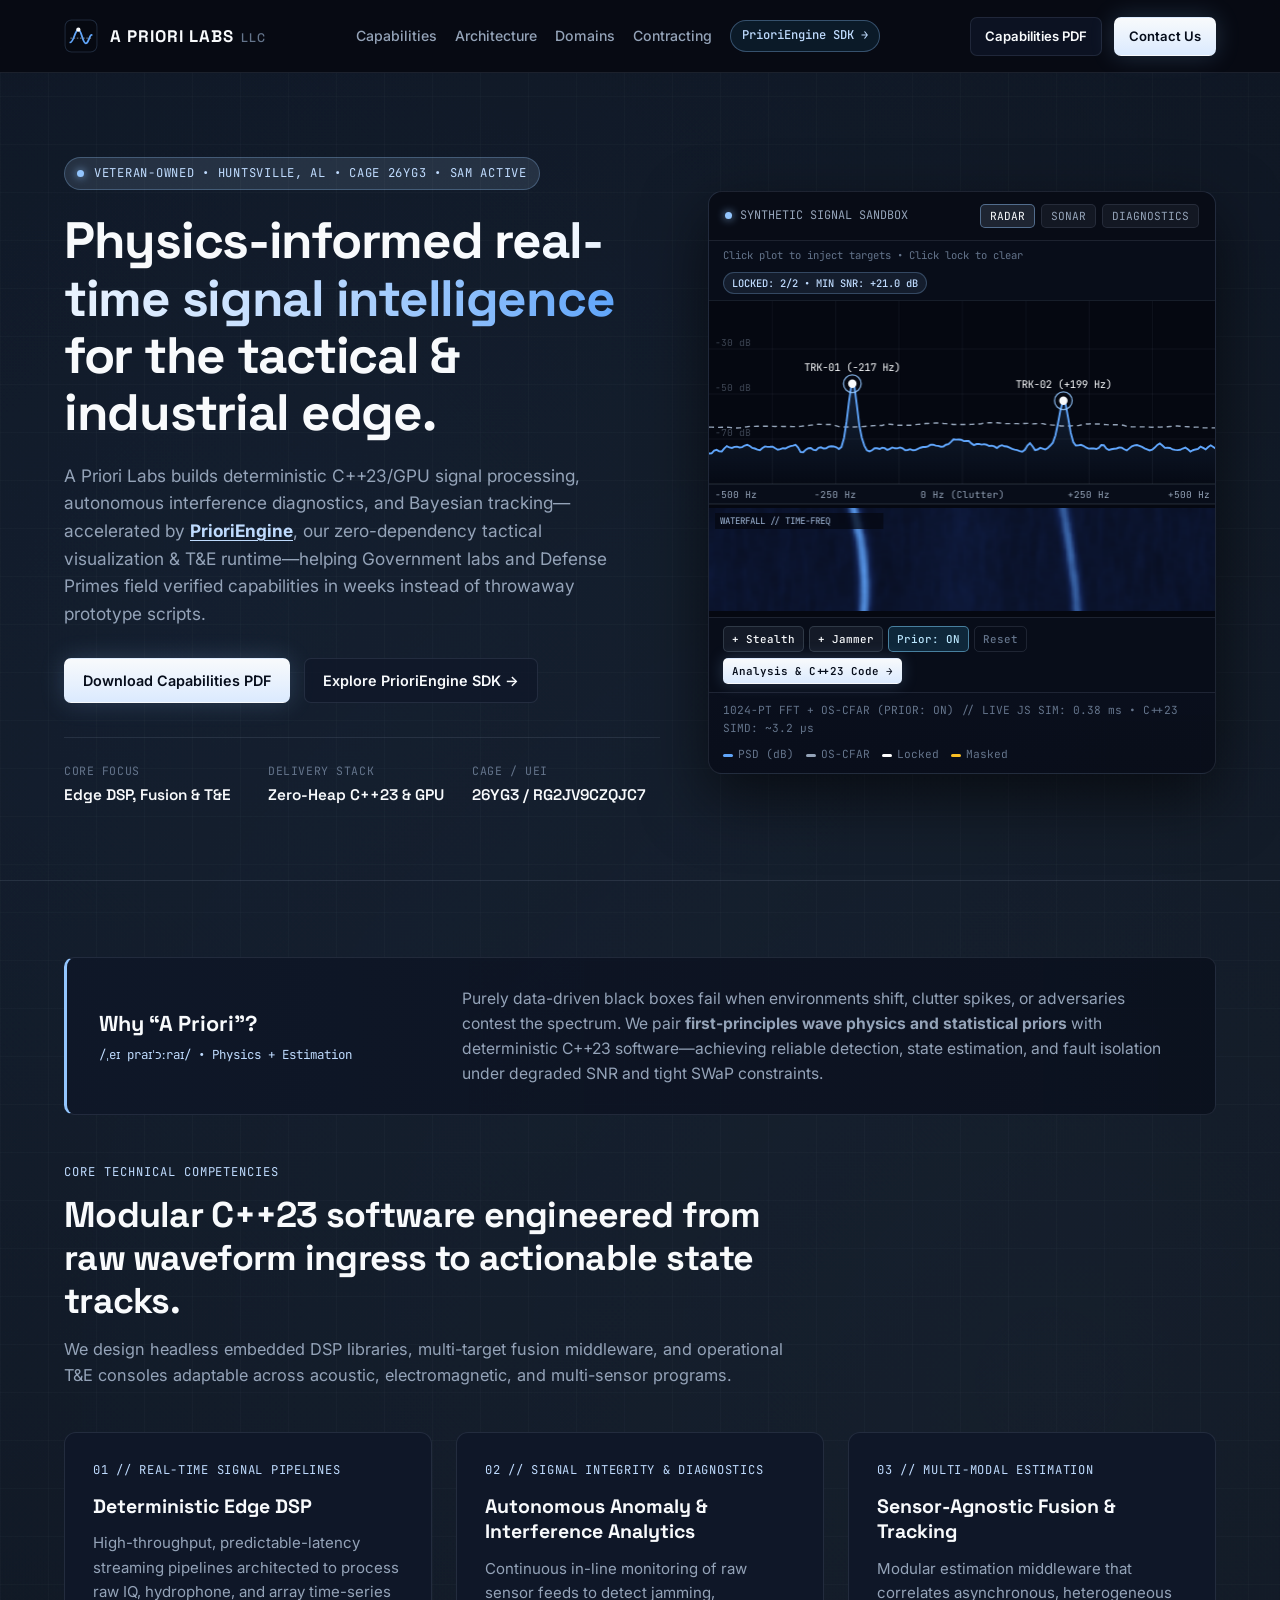
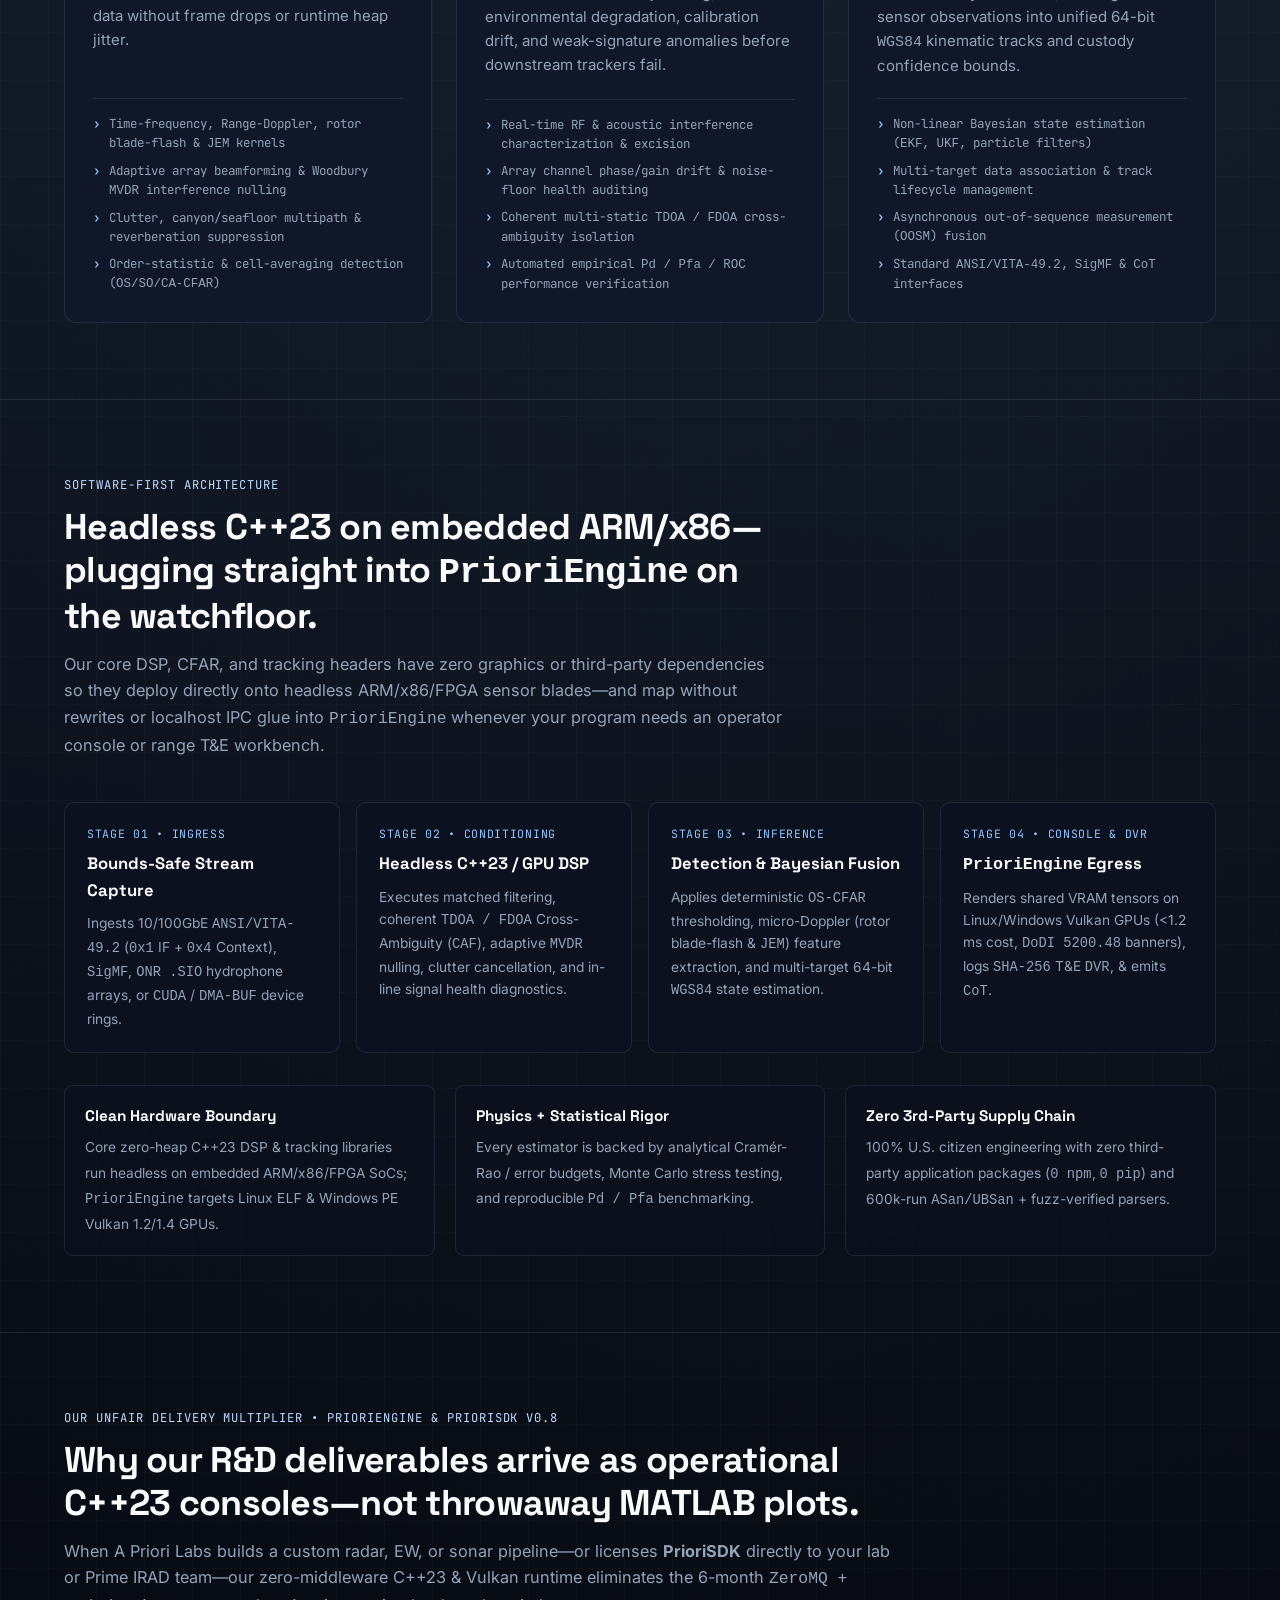
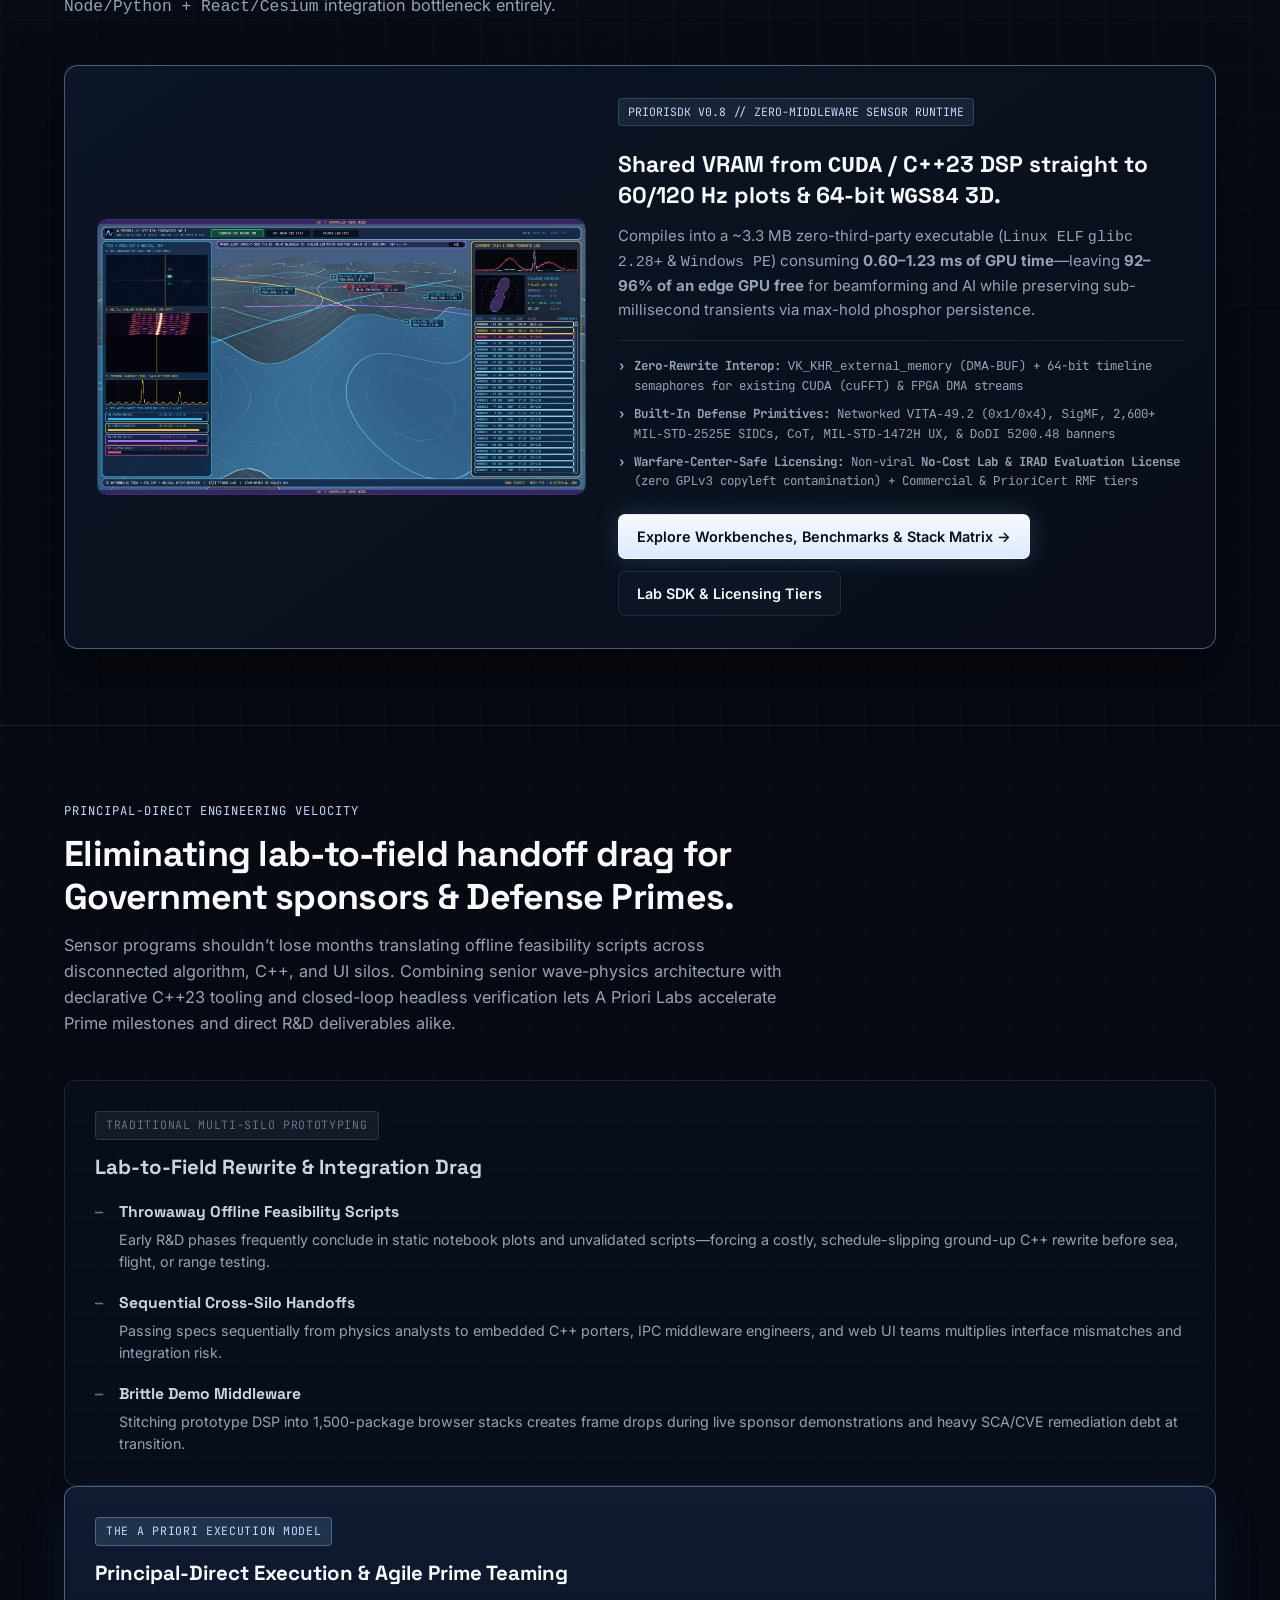
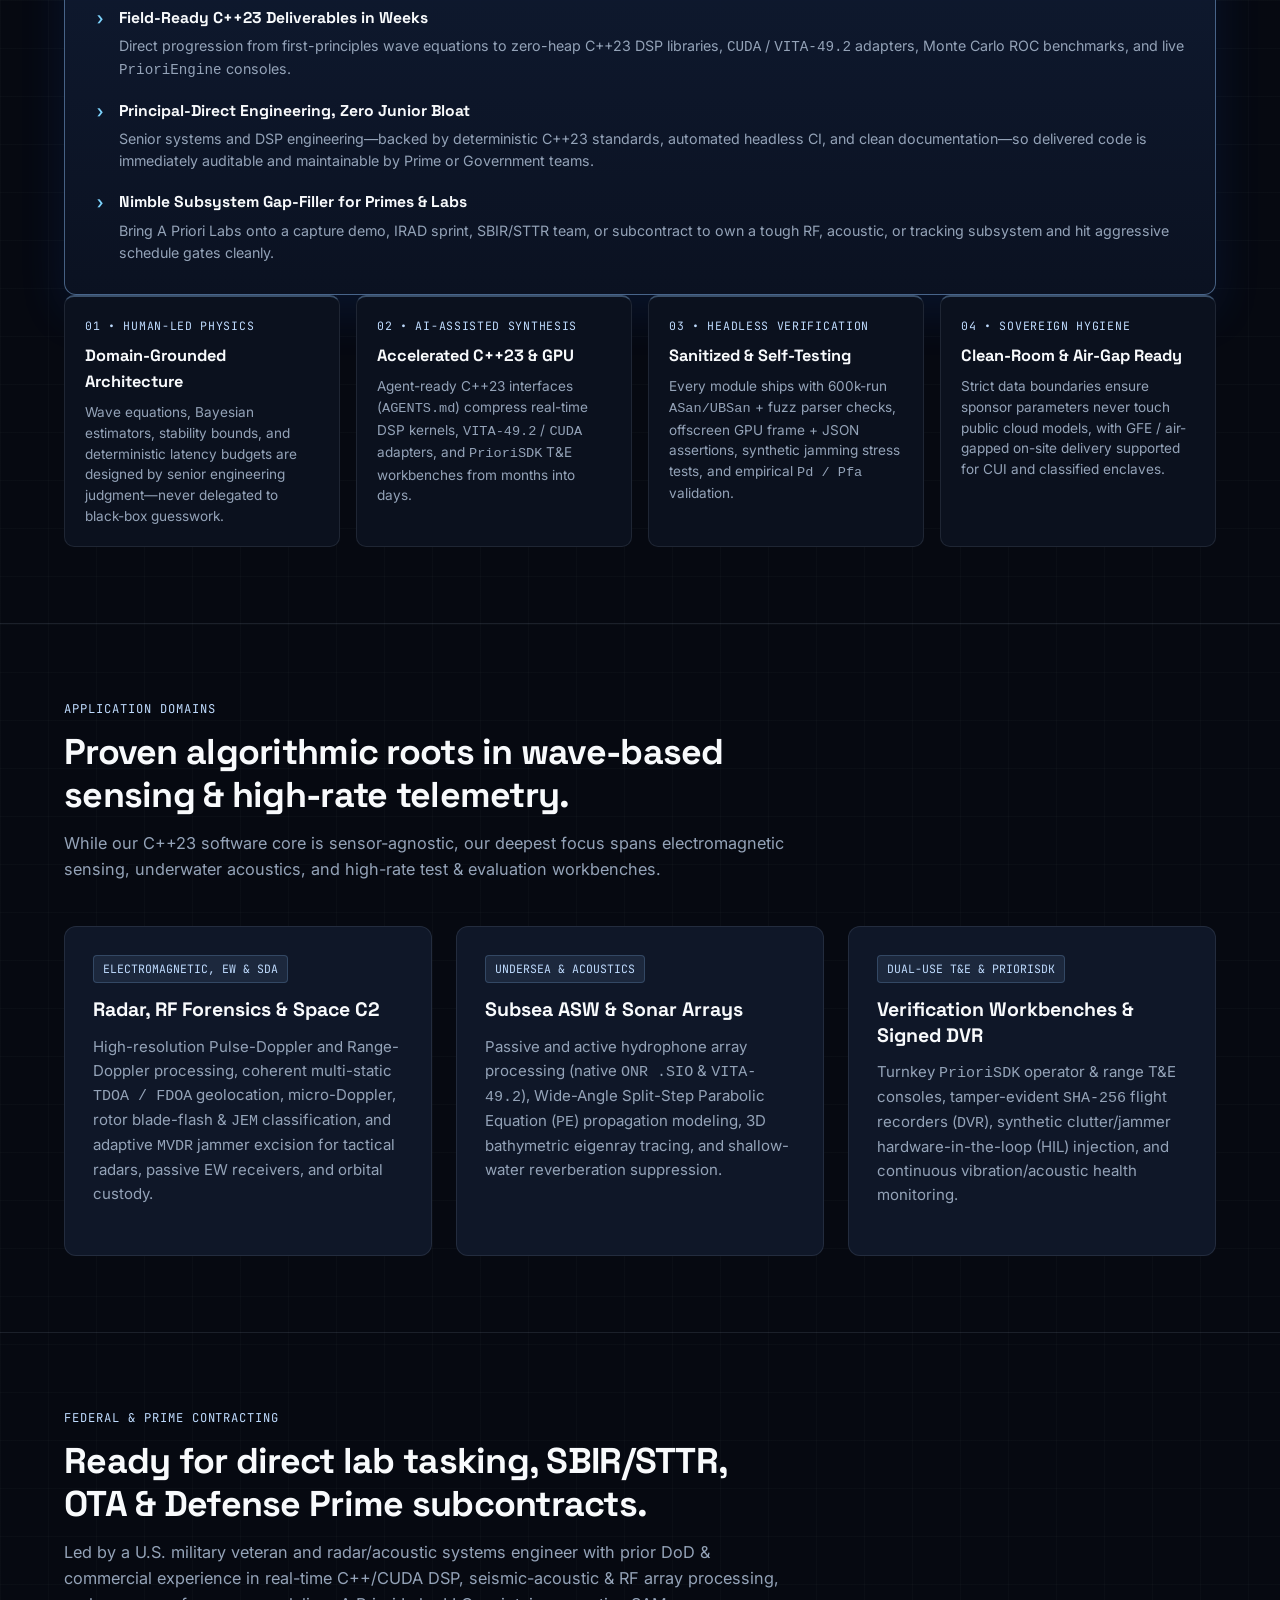
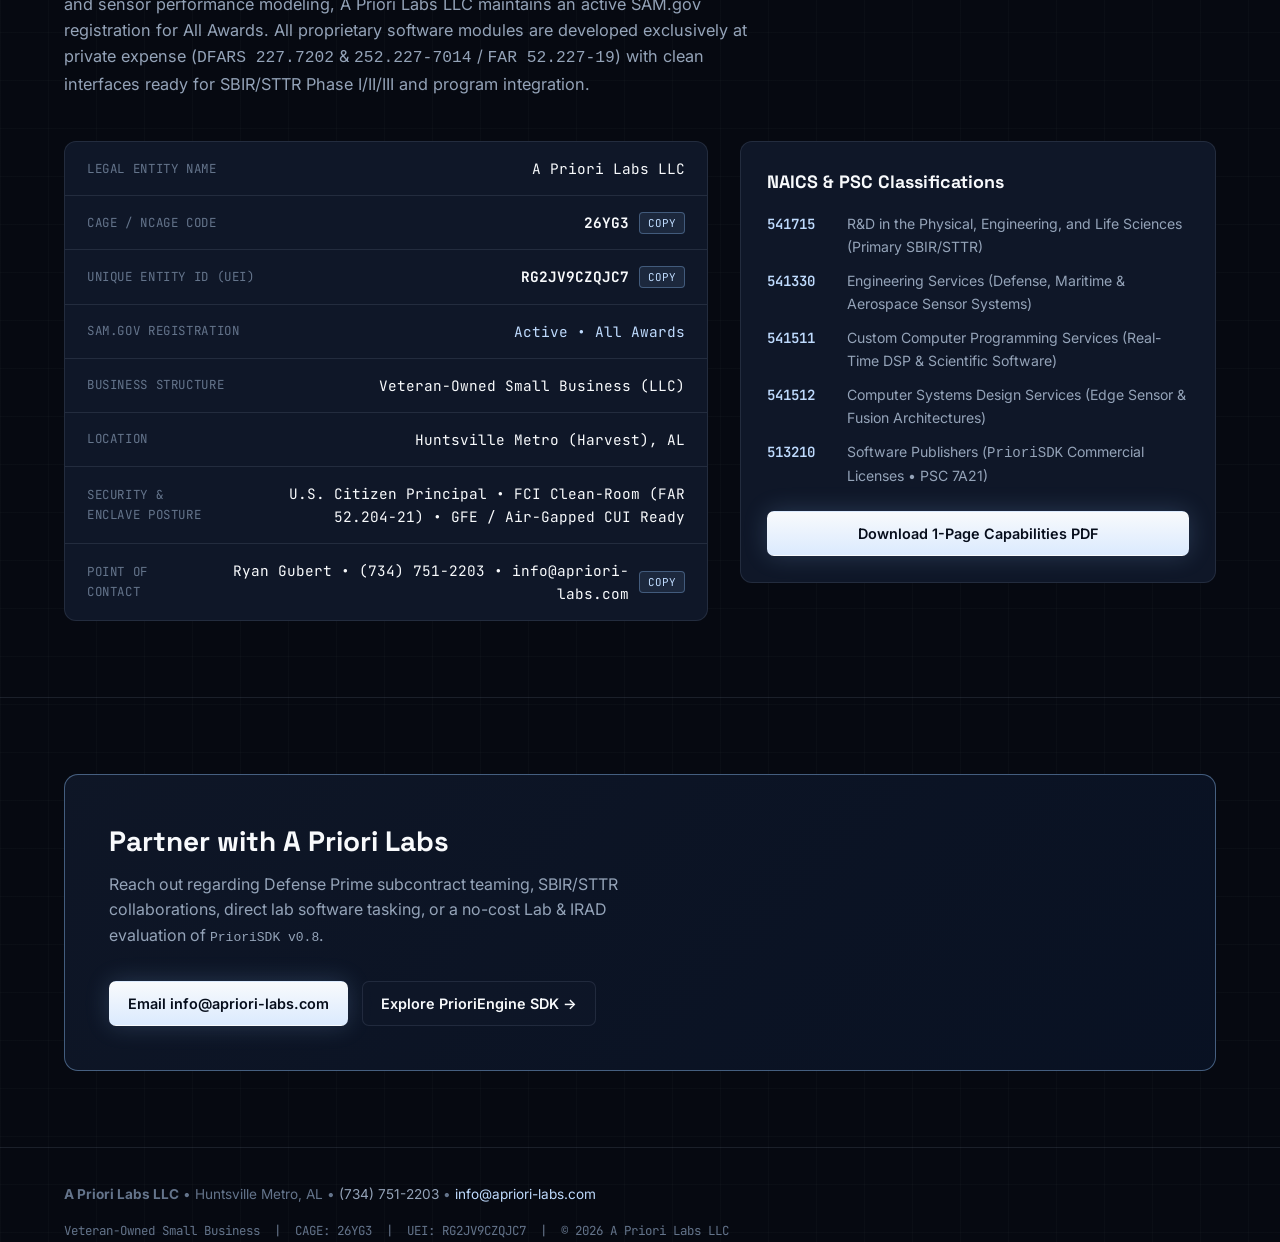
==== index.html @ efaffd1a "Launch PrioriEngine & PrioriSDK v0.8 product page, two-page architecture, and updated Capabilities P" ====
<!DOCTYPE html>
<html lang="en">
<head>
  <meta charset="UTF-8" />
  <meta name="viewport" content="width=device-width, initial-scale=1.0" />
  <title>A Priori Labs LLC | Physics-Informed Real-Time Edge DSP, Tracking &amp; Defense Software</title>
  <meta name="description" content="A Priori Labs LLC is a Huntsville, AL Veteran-Owned Small Business (CAGE 26YG3) delivering physics-informed C++23 real-time DSP, autonomous interference diagnostics, multi-sensor tracking, and the zero-dependency PrioriEngine tactical runtime for DoD labs and Defense Primes." />
  <meta property="og:title" content="A Priori Labs LLC | Real-Time Edge DSP, Signal Diagnostics &amp; PrioriEngine" />
  <meta property="og:description" content="Deterministic C++23/GPU DSP pipelines, adaptive interference excision, Bayesian sensor fusion, and operational PrioriEngine consoles—delivered in weeks for Government labs and Defense Primes." />
  <meta property="og:type" content="website" />
  <meta property="og:url" content="https://apriori-labs.com/" />
  <link rel="canonical" href="https://apriori-labs.com/" />
  <script type="application/ld+json">
  {
    "@context": "https://schema.org",
    "@type": "Organization",
    "name": "A Priori Labs LLC",
    "url": "https://apriori-labs.com/",
    "email": "info@apriori-labs.com",
    "telephone": "+1-734-751-2203",
    "founder": {
      "@type": "Person",
      "name": "Ryan Gubert"
    },
    "address": {
      "@type": "PostalAddress",
      "addressLocality": "Huntsville",
      "addressRegion": "AL",
      "addressCountry": "US"
    },
    "knowsAbout": [
      "Real-Time Digital Signal Processing (C++23 & GPU)",
      "Radar, Electronic Warfare, TDOA/FDOA and Micro-Doppler",
      "Passive Sonar, Split-Step Parabolic Equation and Subsea ASW",
      "Multi-Modal Bayesian Tracking and Sensor Fusion",
      "PrioriEngine and PrioriSDK Zero-Dependency Tactical Runtime"
    ],
    "description": "Veteran-Owned Small Business delivering physics-informed C++23 real-time DSP pipelines, autonomous signal diagnostics, Bayesian tracking, and the PrioriEngine tactical sensor runtime."
  }
  </script>
  <link rel="icon" type="image/svg+xml" href="assets/favicon.svg" />
  <link rel="preconnect" href="https://fonts.googleapis.com" />
  <link rel="preconnect" href="https://fonts.gstatic.com" crossorigin />
  <link href="https://fonts.googleapis.com/css2?family=Inter:wght@400;500;600;700&family=JetBrains+Mono:wght@400;500;600&family=Space+Grotesk:wght@600;700&display=swap" rel="stylesheet" />
  <link rel="stylesheet" href="styles.css?v=14" />
</head>
<body>
  <header class="site-header">
    <div class="container nav-bar">
      <a href="#" class="brand" aria-label="A Priori Labs LLC Home">
        <img src="assets/favicon.svg" alt="" class="brand-mark" />
        <span>A Priori Labs <span class="brand-sub">LLC</span></span>
      </a>

      <nav aria-label="Primary Navigation">
        <ul class="nav-links" id="navLinks">
          <li><a href="#capabilities">Capabilities</a></li>
          <li><a href="#architecture">Architecture</a></li>
          <li><a href="#domains">Domains</a></li>
          <li><a href="#contracting">Contracting</a></li>
          <li><a href="engine.html" class="nav-pill-link">PrioriEngine SDK &rarr;</a></li>
        </ul>
      </nav>

      <div class="nav-actions">
        <a href="assets/A-Priori-Labs-Capabilities-Statement.pdf" class="btn btn-outline btn-sm" target="_blank" rel="noopener">Capabilities PDF</a>
        <a href="mailto:info@apriori-labs.com" class="btn btn-primary btn-sm">Contact Us</a>
        <button class="mobile-toggle" id="mobileMenuBtn" aria-expanded="false" aria-controls="navLinks">MENU</button>
      </div>
    </div>
  </header>

  <main>
    <!-- Hero -->
    <section class="hero" style="border-top: none;">
      <div class="container hero-grid">
        <div>
          <div class="eyebrow">
            <span class="status-dot" aria-hidden="true"></span>
            <span>Veteran-Owned &bull; Huntsville, AL &bull; CAGE 26YG3 &bull; SAM Active</span>
          </div>
          <h1>
            Physics-informed <span class="text-gradient">real-time signal intelligence</span> for the tactical &amp; industrial edge.
          </h1>
          <p class="hero-lead">
            A Priori Labs builds deterministic C++23/GPU signal processing, autonomous interference diagnostics, and Bayesian tracking—accelerated by <a href="engine.html" style="color: var(--accent-ice); text-decoration: underline; text-underline-offset: 3px;"><strong>PrioriEngine</strong></a>, our zero-dependency tactical visualization &amp; T&amp;E runtime—helping Government labs and Defense Primes field verified capabilities in weeks instead of throwaway prototype scripts.
          </p>
          <div class="hero-cta">
            <a href="assets/A-Priori-Labs-Capabilities-Statement.pdf" class="btn btn-primary" target="_blank" rel="noopener">
              Download Capabilities PDF
            </a>
            <a href="engine.html" class="btn btn-outline">
              Explore PrioriEngine SDK &rarr;
            </a>
          </div>
          <div class="hero-metrics">
            <div>
              <div class="metric-label">Core Focus</div>
              <div class="metric-value">Edge DSP, Fusion &amp; T&amp;E</div>
            </div>
            <div>
              <div class="metric-label">Delivery Stack</div>
              <div class="metric-value">Zero-Heap C++23 &amp; GPU</div>
            </div>
            <div>
              <div class="metric-label">CAGE / UEI</div>
              <div class="metric-value">26YG3 / RG2JV9CZQJC7</div>
            </div>
          </div>
        </div>

        <!-- Live Interactive Signal Pipeline & Target Sandbox -->
        <div class="dsp-panel" aria-label="Interactive Frequency Domain and Synthetic Target Sandbox">
          <div class="dsp-header">
            <div class="dsp-title">
              <span class="status-dot" aria-hidden="true"></span>
              <span>SYNTHETIC SIGNAL SANDBOX</span>
            </div>
            <div class="dsp-tabs" role="tablist" aria-label="Pipeline Mode">
              <button class="dsp-tab active" data-mode="radar" type="button">RADAR</button>
              <button class="dsp-tab" data-mode="sonar" type="button">SONAR</button>
              <button class="dsp-tab" data-mode="diag" type="button">DIAGNOSTICS</button>
            </div>
          </div>
          <div class="dsp-subbar">
            <span class="dsp-hint">Click plot to inject targets &bull; Click lock to clear</span>
            <span id="dspScorePill" class="dsp-score-pill">LOCKED: 2/2 &bull; MIN SNR: +21.0 dB</span>
          </div>
          <div class="dsp-canvas-wrap">
            <canvas id="dspCanvas"></canvas>
          </div>
          <div class="dsp-controls" aria-label="Sandbox Controls">
            <div class="sim-btn-group">
              <button class="sim-btn" id="btnSpawnStealth" type="button" title="Inject a challenging low-SNR contact near clutter">+ Stealth</button>
              <button class="sim-btn" id="btnSpawnJammer" type="button" title="Inject wideband interference shelf">+ Jammer</button>
              <button class="sim-btn sim-btn-toggle active" id="btnPriorToggle" type="button" aria-pressed="true" title="Toggle A Priori Physics Clutter &amp; Jammer Suppression">Prior: ON</button>
              <button class="sim-btn sim-btn-ghost" id="btnResetSim" type="button" title="Reset sandbox to baseline contacts">Reset</button>
            </div>
            <button class="sim-btn sim-btn-report" id="btnOpenReport" type="button">
              Analysis &amp; C++23 Code &rarr;
            </button>
          </div>
          <div class="dsp-footer">
            <span id="dspReadout">1024-PT FFT + OS-CFAR (PRIOR: ON) // LIVE JS SIM: 0.38 ms &bull; C++23 SIMD: ~3.2 &mu;s</span>
            <div class="dsp-legend">
              <span class="legend-item"><span class="swatch swatch-blue"></span>PSD (dB)</span>
              <span class="legend-item"><span class="swatch swatch-slate"></span>OS-CFAR</span>
              <span class="legend-item"><span class="swatch swatch-white"></span>Locked</span>
              <span class="legend-item"><span class="swatch swatch-amber"></span>Masked</span>
            </div>
          </div>
        </div>
      </div>
    </section>

    <!-- Core Capabilities -->
    <section id="capabilities">
      <div class="container">
        <div class="thesis-band">
          <div>
            <div class="thesis-term">Why &ldquo;A Priori&rdquo;?</div>
            <div class="thesis-phonetic">/ˌeɪ praɪˈɔːraɪ/ &bull; Physics + Estimation</div>
          </div>
          <div class="thesis-desc">
            Purely data-driven black boxes fail when environments shift, clutter spikes, or adversaries contest the spectrum. We pair <strong>first-principles wave physics and statistical priors</strong> with deterministic C++23 software—achieving reliable detection, state estimation, and fault isolation under degraded SNR and tight SWaP constraints.
          </div>
        </div>

        <div class="section-header">
          <span class="section-tag">Core Technical Competencies</span>
          <h2>Modular C++23 software engineered from raw waveform ingress to actionable state tracks.</h2>
          <p>
            We design headless embedded DSP libraries, multi-target fusion middleware, and operational T&amp;E consoles adaptable across acoustic, electromagnetic, and multi-sensor programs.
          </p>
        </div>

        <div class="pillars-grid">
          <article class="card">
            <div class="card-index">01 // REAL-TIME SIGNAL PIPELINES</div>
            <h3>Deterministic Edge DSP</h3>
            <p>
              High-throughput, predictable-latency streaming pipelines architected to process raw IQ, hydrophone, and array time-series data without frame drops or runtime heap jitter.
            </p>
            <ul class="tech-list">
              <li>Time-frequency, Range-Doppler, rotor blade-flash &amp; <code>JEM</code> kernels</li>
              <li>Adaptive array beamforming &amp; Woodbury <code>MVDR</code> interference nulling</li>
              <li>Clutter, canyon/seafloor multipath &amp; reverberation suppression</li>
              <li>Order-statistic &amp; cell-averaging detection (<code>OS/SO/CA-CFAR</code>)</li>
            </ul>
          </article>

          <article class="card">
            <div class="card-index">02 // SIGNAL INTEGRITY &amp; DIAGNOSTICS</div>
            <h3>Autonomous Anomaly &amp; Interference Analytics</h3>
            <p>
              Continuous in-line monitoring of raw sensor feeds to detect jamming, environmental degradation, calibration drift, and weak-signature anomalies before downstream trackers fail.
            </p>
            <ul class="tech-list">
              <li>Real-time RF &amp; acoustic interference characterization &amp; excision</li>
              <li>Array channel phase/gain drift &amp; noise-floor health auditing</li>
              <li>Coherent multi-static <code>TDOA / FDOA</code> cross-ambiguity isolation</li>
              <li>Automated empirical <code>Pd / Pfa / ROC</code> performance verification</li>
            </ul>
          </article>

          <article class="card">
            <div class="card-index">03 // MULTI-MODAL ESTIMATION</div>
            <h3>Sensor-Agnostic Fusion &amp; Tracking</h3>
            <p>
              Modular estimation middleware that correlates asynchronous, heterogeneous sensor observations into unified 64-bit <code>WGS84</code> kinematic tracks and custody confidence bounds.
            </p>
            <ul class="tech-list">
              <li>Non-linear Bayesian state estimation (<code>EKF</code>, <code>UKF</code>, particle filters)</li>
              <li>Multi-target data association &amp; track lifecycle management</li>
              <li>Asynchronous out-of-sequence measurement (<code>OOSM</code>) fusion</li>
              <li>Standard <code>ANSI/VITA-49.2</code>, <code>SigMF</code> &amp; <code>CoT</code> interfaces</li>
            </ul>
          </article>
        </div>
      </div>
    </section>

    <!-- Architecture (Bridges Headless Embedded ARM/x86 Libraries cleanly into PrioriEngine GPU Consoles) -->
    <section id="architecture">
      <div class="container">
        <div class="section-header">
          <span class="section-tag">Software-First Architecture</span>
          <h2>Headless C++23 on embedded ARM/x86—plugging straight into <code>PrioriEngine</code> on the watchfloor.</h2>
          <p>
            Our core DSP, CFAR, and tracking headers have zero graphics or third-party dependencies so they deploy directly onto headless ARM/x86/FPGA sensor blades—and map without rewrites or localhost IPC glue into <code>PrioriEngine</code> whenever your program needs an operator console or range T&amp;E workbench.
          </p>
        </div>

        <div class="pipeline-flow">
          <div class="stage-box">
            <div class="stage-step">Stage 01 &bull; Ingress</div>
            <h4>Bounds-Safe Stream Capture</h4>
            <p>Ingests 10/100GbE <code>ANSI/VITA-49.2</code> (<code>0x1</code> IF + <code>0x4</code> Context), <code>SigMF</code>, <code>ONR .SIO</code> hydrophone arrays, or <code>CUDA</code> / <code>DMA-BUF</code> device rings.</p>
          </div>
          <div class="stage-box">
            <div class="stage-step">Stage 02 &bull; Conditioning</div>
            <h4>Headless C++23 / GPU DSP</h4>
            <p>Executes matched filtering, coherent <code>TDOA / FDOA</code> Cross-Ambiguity (<code>CAF</code>), adaptive <code>MVDR</code> nulling, clutter cancellation, and in-line signal health diagnostics.</p>
          </div>
          <div class="stage-box">
            <div class="stage-step">Stage 03 &bull; Inference</div>
            <h4>Detection &amp; Bayesian Fusion</h4>
            <p>Applies deterministic <code>OS-CFAR</code> thresholding, micro-Doppler (rotor blade-flash &amp; <code>JEM</code>) feature extraction, and multi-target 64-bit <code>WGS84</code> state estimation.</p>
          </div>
          <div class="stage-box">
            <div class="stage-step">Stage 04 &bull; Console &amp; DVR</div>
            <h4><code>PrioriEngine</code> Egress</h4>
            <p>Renders shared VRAM tensors on Linux/Windows Vulkan GPUs (&lt;1.2 ms cost, <code>DoDI 5200.48</code> banners), logs <code>SHA-256</code> T&amp;E <code>DVR</code>, &amp; emits <code>CoT</code>.</p>
          </div>
        </div>

        <div class="principles-strip">
          <div class="principle-item">
            <strong>Clean Hardware Boundary</strong>
            <span>Core zero-heap C++23 DSP &amp; tracking libraries run headless on embedded ARM/x86/FPGA SoCs; <code>PrioriEngine</code> targets Linux <code>ELF</code> &amp; Windows <code>PE</code> Vulkan 1.2/1.4 GPUs.</span>
          </div>
          <div class="principle-item">
            <strong>Physics + Statistical Rigor</strong>
            <span>Every estimator is backed by analytical Cram&eacute;r-Rao / error budgets, Monte Carlo stress testing, and reproducible <code>Pd / Pfa</code> benchmarking.</span>
          </div>
          <div class="principle-item">
            <strong>Zero 3rd-Party Supply Chain</strong>
            <span>100% U.S. citizen engineering with zero third-party application packages (<code>0 npm</code>, <code>0 pip</code>) and 600k-run <code>ASan/UBSan</code> + fuzz-verified parsers.</span>
          </div>
        </div>
      </div>
    </section>

    <!-- Focused PrioriEngine Delivery Platform Preview (Links cleanly to /engine.html Deep-Dive) -->
    <section id="engine">
      <div class="container">
        <div class="section-header" style="max-width: 840px;">
          <span class="section-tag">Our Unfair Delivery Multiplier &bull; PrioriEngine &amp; PrioriSDK v0.8</span>
          <h2>Why our R&amp;D deliverables arrive as operational C++23 consoles—not throwaway MATLAB plots.</h2>
          <p>
            When A Priori Labs builds a custom radar, EW, or sonar pipeline—or licenses <strong>PrioriSDK</strong> directly to your lab or Prime IRAD team—our zero-middleware C++23 &amp; Vulkan runtime eliminates the 6-month <code>ZeroMQ + Node/Python + React/Cesium</code> integration bottleneck entirely.
          </p>
        </div>

        <div class="engine-bridge-card">
          <div class="engine-bridge-media">
            <a href="engine.html#showcase" title="Explore all 5 verified PrioriEngine 1920x1080 reference workbenches">
              <img src="assets/showcase_spectra_forensics.png" alt="SPECTRA-FORENSICS built on PrioriSDK v0.8 showing 3D hyperbolic TDOA geolocation, GPU Cross-Ambiguity heatmap, helical micro-Doppler blade-flash waterfall, MIL-STD-1472H ACK alarm banner, and 250,000-row forensic log" loading="lazy" />
            </a>
          </div>

          <div>
            <span class="domain-badge">PRIORISDK V0.8 // ZERO-MIDDLEWARE SENSOR RUNTIME</span>
            <h3 style="font-family: var(--font-display); font-size: 1.42rem; margin: 10px 0 12px; line-height: 1.28;">
              Shared VRAM from <code>CUDA</code> / C++23 DSP straight to 60/120 Hz plots &amp; 64-bit <code>WGS84</code> 3D.
            </h3>
            <p style="color: var(--text-secondary); font-size: 0.94rem; line-height: 1.6; margin-bottom: 18px;">
              Compiles into a ~3.3 MB zero-third-party executable (<code>Linux ELF</code> <code>glibc 2.28+</code> &amp; <code>Windows PE</code>) consuming <strong>0.60&ndash;1.23 ms of GPU time</strong>—leaving <strong>92&ndash;96% of an edge GPU free</strong> for beamforming and AI while preserving sub-millisecond transients via max-hold phosphor persistence.
            </p>
            <ul class="tech-list">
              <li><strong>Zero-Rewrite Interop:</strong> <code>VK_KHR_external_memory</code> (<code>DMA-BUF</code>) + 64-bit timeline semaphores for existing <code>CUDA</code> (<code>cuFFT</code>) &amp; FPGA DMA streams</li>
              <li><strong>Built-In Defense Primitives:</strong> Networked <code>VITA-49.2</code> (<code>0x1/0x4</code>), <code>SigMF</code>, 2,600+ <code>MIL-STD-2525E</code> SIDCs, <code>CoT</code>, <code>MIL-STD-1472H</code> UX, &amp; <code>DoDI 5200.48</code> banners</li>
              <li><strong>Warfare-Center-Safe Licensing:</strong> Non-viral <strong>No-Cost Lab &amp; IRAD Evaluation License</strong> (zero <code>GPLv3</code> copyleft contamination) + Commercial &amp; <code>PrioriCert</code> RMF tiers</li>
            </ul>
            <div class="engine-bridge-actions">
              <a href="engine.html" class="btn btn-primary">
                Explore Workbenches, Benchmarks &amp; Stack Matrix &rarr;
              </a>
              <a href="engine.html#licensing" class="btn btn-outline">
                Lab SDK &amp; Licensing Tiers
              </a>
            </div>
          </div>
        </div>
      </div>
    </section>

    <!-- AI-Accelerated Execution & Prime Teaming Velocity -->
    <section id="velocity">
      <div class="container">
        <div class="section-header">
          <span class="section-tag">Principal-Direct Engineering Velocity</span>
          <h2>Eliminating lab-to-field handoff drag for Government sponsors &amp; Defense Primes.</h2>
          <p>
            Sensor programs shouldn&rsquo;t lose months translating offline feasibility scripts across disconnected algorithm, C++, and UI silos. Combining senior wave-physics architecture with declarative C++23 tooling and closed-loop headless verification lets A Priori Labs accelerate Prime milestones and direct R&amp;D deliverables alike.
          </p>
        </div>

        <div class="velocity-compare">
          <div class="compare-card compare-legacy">
            <span class="compare-badge badge-muted">TRADITIONAL MULTI-SILO PROTOTYPING</span>
            <h3>Lab-to-Field Rewrite &amp; Integration Drag</h3>
            <ul class="compare-list">
              <li>
                <strong>Throwaway Offline Feasibility Scripts</strong>
                <span>Early R&amp;D phases frequently conclude in static notebook plots and unvalidated scripts—forcing a costly, schedule-slipping ground-up C++ rewrite before sea, flight, or range testing.</span>
              </li>
              <li>
                <strong>Sequential Cross-Silo Handoffs</strong>
                <span>Passing specs sequentially from physics analysts to embedded C++ porters, IPC middleware engineers, and web UI teams multiplies interface mismatches and integration risk.</span>
              </li>
              <li>
                <strong>Brittle Demo Middleware</strong>
                <span>Stitching prototype DSP into 1,500-package browser stacks creates frame drops during live sponsor demonstrations and heavy SCA/CVE remediation debt at transition.</span>
              </li>
            </ul>
          </div>

          <div class="compare-card compare-apriori">
            <span class="compare-badge badge-active">THE A PRIORI EXECUTION MODEL</span>
            <h3>Principal-Direct Execution &amp; Agile Prime Teaming</h3>
            <ul class="compare-list">
              <li>
                <strong>Field-Ready C++23 Deliverables in Weeks</strong>
                <span>Direct progression from first-principles wave equations to zero-heap C++23 DSP libraries, <code>CUDA</code> / <code>VITA-49.2</code> adapters, Monte Carlo ROC benchmarks, and live <code>PrioriEngine</code> consoles.</span>
              </li>
              <li>
                <strong>Principal-Direct Engineering, Zero Junior Bloat</strong>
                <span>Senior systems and DSP engineering—backed by deterministic C++23 standards, automated headless CI, and clean documentation—so delivered code is immediately auditable and maintainable by Prime or Government teams.</span>
              </li>
              <li>
                <strong>Nimble Subsystem Gap-Filler for Primes &amp; Labs</strong>
                <span>Bring A Priori Labs onto a capture demo, IRAD sprint, SBIR/STTR team, or subcontract to own a tough RF, acoustic, or tracking subsystem and hit aggressive schedule gates cleanly.</span>
              </li>
            </ul>
          </div>
        </div>

        <div class="velocity-workflow">
          <div class="workflow-item">
            <div class="workflow-step">01 &bull; Human-Led Physics</div>
            <h4>Domain-Grounded Architecture</h4>
            <p>Wave equations, Bayesian estimators, stability bounds, and deterministic latency budgets are designed by senior engineering judgment—never delegated to black-box guesswork.</p>
          </div>
          <div class="workflow-item">
            <div class="workflow-step">02 &bull; AI-Assisted Synthesis</div>
            <h4>Accelerated C++23 &amp; GPU</h4>
            <p>Agent-ready C++23 interfaces (<code>AGENTS.md</code>) compress real-time DSP kernels, <code>VITA-49.2</code> / <code>CUDA</code> adapters, and <code>PrioriSDK</code> T&amp;E workbenches from months into days.</p>
          </div>
          <div class="workflow-item">
            <div class="workflow-step">03 &bull; Headless Verification</div>
            <h4>Sanitized &amp; Self-Testing</h4>
            <p>Every module ships with 600k-run <code>ASan/UBSan</code> + fuzz parser checks, offscreen GPU frame + JSON assertions, synthetic jamming stress tests, and empirical <code>Pd / Pfa</code> validation.</p>
          </div>
          <div class="workflow-item">
            <div class="workflow-step">04 &bull; Sovereign Hygiene</div>
            <h4>Clean-Room &amp; Air-Gap Ready</h4>
            <p>Strict data boundaries ensure sponsor parameters never touch public cloud models, with GFE / air-gapped on-site delivery supported for CUI and classified enclaves.</p>
          </div>
        </div>
      </div>
    </section>

    <!-- Domains -->
    <section id="domains">
      <div class="container">
        <div class="section-header">
          <span class="section-tag">Application Domains</span>
          <h2>Proven algorithmic roots in wave-based sensing &amp; high-rate telemetry.</h2>
          <p>
            While our C++23 software core is sensor-agnostic, our deepest focus spans electromagnetic sensing, underwater acoustics, and high-rate test &amp; evaluation workbenches.
          </p>
        </div>

        <div class="domains-grid">
          <div class="card">
            <span class="domain-badge">ELECTROMAGNETIC, EW &amp; SDA</span>
            <h3>Radar, RF Forensics &amp; Space C2</h3>
            <p>
              High-resolution Pulse-Doppler and Range-Doppler processing, coherent multi-static <code>TDOA / FDOA</code> geolocation, micro-Doppler, rotor blade-flash &amp; <code>JEM</code> classification, and adaptive <code>MVDR</code> jammer excision for tactical radars, passive EW receivers, and orbital custody.
            </p>
          </div>

          <div class="card">
            <span class="domain-badge">UNDERSEA &amp; ACOUSTICS</span>
            <h3>Subsea ASW &amp; Sonar Arrays</h3>
            <p>
              Passive and active hydrophone array processing (native <code>ONR .SIO</code> &amp; <code>VITA-49.2</code>), Wide-Angle Split-Step Parabolic Equation (<code>PE</code>) propagation modeling, 3D bathymetric eigenray tracing, and shallow-water reverberation suppression.
            </p>
          </div>

          <div class="card">
            <span class="domain-badge">DUAL-USE T&amp;E &amp; PRIORISDK</span>
            <h3>Verification Workbenches &amp; Signed DVR</h3>
            <p>
              Turnkey <code>PrioriSDK</code> operator &amp; range T&amp;E consoles, tamper-evident <code>SHA-256</code> flight recorders (<code>DVR</code>), synthetic clutter/jammer hardware-in-the-loop (HIL) injection, and continuous vibration/acoustic health monitoring.
            </p>
          </div>
        </div>
      </div>
    </section>

    <!-- Government & Commercial Contracting -->
    <section id="contracting">
      <div class="container">
        <div class="section-header">
          <span class="section-tag">Federal &amp; Prime Contracting</span>
          <h2>Ready for direct lab tasking, SBIR/STTR, OTA &amp; Defense Prime subcontracts.</h2>
          <p>
            Led by a U.S. military veteran and radar/acoustic systems engineer with prior DoD &amp; commercial experience in real-time C++/CUDA DSP, seismic-acoustic &amp; RF array processing, and sensor performance modeling, A Priori Labs LLC maintains an active SAM.gov registration for All Awards. All proprietary software modules are developed exclusively at private expense (<code>DFARS 227.7202</code> &amp; <code>252.227-7014</code> / <code>FAR 52.227-19</code>) with clean interfaces ready for SBIR/STTR Phase I/II/III and program integration.
          </p>
        </div>

        <div class="contracting-wrap">
          <div class="id-table" aria-label="Corporate Registration Identifiers">
            <div class="id-row">
              <div class="id-key">Legal Entity Name</div>
              <div class="id-val">A Priori Labs LLC</div>
            </div>
            <div class="id-row">
              <div class="id-key">CAGE / NCAGE Code</div>
              <div class="id-val">
                <strong>26YG3</strong>
                <button class="copy-btn" type="button" data-copy="26YG3">COPY</button>
              </div>
            </div>
            <div class="id-row">
              <div class="id-key">Unique Entity ID (UEI)</div>
              <div class="id-val">
                <strong>RG2JV9CZQJC7</strong>
                <button class="copy-btn" type="button" data-copy="RG2JV9CZQJC7">COPY</button>
              </div>
            </div>
            <div class="id-row">
              <div class="id-key">SAM.gov Registration</div>
              <div class="id-val" style="color: var(--accent-ice);">Active &bull; All Awards</div>
            </div>
            <div class="id-row">
              <div class="id-key">Business Structure</div>
              <div class="id-val">Veteran-Owned Small Business (LLC)</div>
            </div>
            <div class="id-row">
              <div class="id-key">Location</div>
              <div class="id-val">Huntsville Metro (Harvest), AL</div>
            </div>
            <div class="id-row">
              <div class="id-key">Security &amp; Enclave Posture</div>
              <div class="id-val"><span>U.S. Citizen Principal &bull; FCI Clean-Room (FAR 52.204-21) &bull; GFE / Air-Gapped CUI Ready</span></div>
            </div>
            <div class="id-row">
              <div class="id-key">Point of Contact</div>
              <div class="id-val">
                <span>Ryan Gubert &bull; <a href="tel:+17347512203" style="color: inherit;">(734) 751-2203</a> &bull; info@apriori-labs.com</span>
                <button class="copy-btn" type="button" data-copy="info@apriori-labs.com">COPY</button>
              </div>
            </div>
          </div>

          <div class="naics-panel">
            <h3>NAICS &amp; PSC Classifications</h3>
            <ul class="naics-list">
              <li>
                <span class="naics-code">541715</span>
                <span>R&amp;D in the Physical, Engineering, and Life Sciences (Primary SBIR/STTR)</span>
              </li>
              <li>
                <span class="naics-code">541330</span>
                <span>Engineering Services (Defense, Maritime &amp; Aerospace Sensor Systems)</span>
              </li>
              <li>
                <span class="naics-code">541511</span>
                <span>Custom Computer Programming Services (Real-Time DSP &amp; Scientific Software)</span>
              </li>
              <li>
                <span class="naics-code">541512</span>
                <span>Computer Systems Design Services (Edge Sensor &amp; Fusion Architectures)</span>
              </li>
              <li>
                <span class="naics-code">513210</span>
                <span>Software Publishers (<code>PrioriSDK</code> Commercial Licenses &bull; PSC 7A21)</span>
              </li>
            </ul>
            <a href="assets/A-Priori-Labs-Capabilities-Statement.pdf" class="btn btn-primary" style="width: 100%;" target="_blank" rel="noopener">
              Download 1-Page Capabilities PDF
            </a>
          </div>
        </div>
      </div>
    </section>

    <!-- Contact CTA -->
    <section id="contact">
      <div class="container">
        <div class="cta-banner">
          <div>
            <h2>Partner with A Priori Labs</h2>
            <p>
              Reach out regarding Defense Prime subcontract teaming, SBIR/STTR collaborations, direct lab software tasking, or a no-cost Lab &amp; IRAD evaluation of <code>PrioriSDK v0.8</code>.
            </p>
          </div>
          <div class="cta-buttons">
            <a href="mailto:info@apriori-labs.com?subject=A%20Priori%20Labs%20Inquiry" class="btn btn-primary">
              Email info@apriori-labs.com
            </a>
            <a href="engine.html" class="btn btn-outline">
              Explore PrioriEngine SDK &rarr;
            </a>
          </div>
        </div>
      </div>
    </section>
  </main>

  <footer class="site-footer">
    <div class="container footer-inner">
      <div>
        <strong>A Priori Labs LLC</strong> &bull; Huntsville Metro, AL &bull; <a href="tel:+17347512203" style="color: var(--text-secondary);">(734) 751-2203</a> &bull; <a href="mailto:info@apriori-labs.com" style="color: var(--accent-ice);">info@apriori-labs.com</a>
      </div>
      <div class="footer-meta">
        Veteran-Owned Small Business &nbsp;|&nbsp; CAGE: 26YG3 &nbsp;|&nbsp; UEI: RG2JV9CZQJC7 &nbsp;|&nbsp; &copy; 2026 A Priori Labs LLC
      </div>
    </div>
  </footer>

  <!-- Instant Sandbox Analysis & Code Generator Modal -->
  <div class="modal-backdrop" id="analysisModal" hidden aria-hidden="true">
    <div class="modal-dialog" role="dialog" aria-modal="true" aria-labelledby="modalTitle">
      <div class="modal-header">
        <div>
          <span class="modal-eyebrow" id="modalEyebrow">SANDBOX TELEMETRY // GENERATED IN &lt; 2 MS</span>
          <h3 id="modalTitle">Synthetic Scenario Analysis &amp; Executable DSP Code</h3>
        </div>
        <button class="modal-close" id="btnCloseModal" type="button" aria-label="Close Analysis Modal">&times;</button>
      </div>

      <div class="modal-tabs" role="tablist">
        <button class="modal-tab active" data-modal-tab="report" type="button">01 // Engineering Analysis</button>
        <button class="modal-tab" data-modal-tab="cpp" type="button">02 // Zero-Heap C++23 Kernel (.hpp)</button>
        <button class="modal-tab" data-modal-tab="python" type="button">03 // Live PrioriSDK Console (.cpp)</button>
      </div>

      <div class="modal-body">
        <!-- Tab 1: Engineering Analysis -->
        <div class="modal-pane active" id="pane-report">
          <div class="report-kpis" id="reportKpis"></div>
          <div class="report-Rank" id="reportRankBox"></div>
          <div class="report-narrative" id="reportNarrative"></div>

          <div class="report-table-wrap">
            <table class="report-table" aria-label="Synthetic Target Telemetry Breakdown">
              <thead>
                <tr>
                  <th>Contact ID</th>
                  <th>Frequency / Axis</th>
                  <th>Injected SNR</th>
                  <th>CFAR Margin</th>
                  <th>Pipeline Status</th>
                </tr>
              </thead>
              <tbody id="reportTableBody"></tbody>
            </table>
          </div>

          <div class="insight-callout">
            <div>
              <strong>Reports take seconds. Field-ready C++23 software is the real multiplier.</strong>
              <p>
                Traditional multi-silo R&amp;D cycles often spend months of handoffs just to produce static plots like the one you just ran. A Priori Labs delivers the analytical error budget immediately—and translates first-principles physics <strong>straight into verified C++23 DSP &amp; <code>PrioriEngine</code> consoles in weeks</strong>.
              </p>
            </div>
            <div class="insight-actions">
              <button class="btn btn-primary btn-sm" id="btnJumpToCode" type="button">Inspect Live Code &rarr;</button>
              <button class="btn btn-outline btn-sm" id="btnCopyReport" type="button">Copy Brief (.md)</button>
            </div>
          </div>
        </div>

        <!-- Tab 2: Deterministic Zero-Heap C++23 Kernel -->
        <div class="modal-pane" id="pane-cpp" hidden>
          <div class="code-toolbar">
            <span>Zero-heap-allocation deterministic edge DSP kernel (C++23 std::span / Headless ARM &amp; x86)</span>
            <button class="copy-btn" id="btnCopyCpp" type="button">COPY C++23 KERNEL</button>
          </div>
          <pre class="code-block"><code id="codeCpp"></code></pre>
        </div>

        <!-- Tab 3: Auto-Configured PrioriSDK v0.8 Console -->
        <div class="modal-pane" id="pane-python" hidden>
          <div class="code-toolbar">
            <span>Complete zero-dependency PrioriSDK v0.8 C++23 console configured from your live sandbox targets</span>
            <button class="copy-btn" id="btnCopyPython" type="button">COPY PRIORISDK APP</button>
          </div>
          <pre class="code-block"><code id="codePython"></code></pre>
        </div>
      </div>
    </div>
  </div>

  <script src="app.js?v=13"></script>
</body>
</html>
---- styles.css ----
:root {
  --bg-base: #060911;
  --bg-elevated: #0b111e;
  --bg-card: #0f1728;
  --bg-card-hover: #141f35;
  --border-subtle: rgba(148, 163, 184, 0.15);
  --border-strong: rgba(147, 197, 253, 0.42);
  --text-primary: #f8fafc;
  --text-secondary: #94a3b8;
  --text-muted: #64748b;
  --accent-blue: #7dd3fc;
  --accent-ice: #bfdbfe;
  --accent-white: #f8fafc;
  --accent-blue-dim: rgba(125, 211, 252, 0.11);
  --accent-ice-dim: rgba(191, 219, 254, 0.12);
  --font-sans: 'Inter', -apple-system, BlinkMacSystemFont, 'Segoe UI', Roboto, sans-serif;
  --font-display: 'Space Grotesk', 'Inter', -apple-system, sans-serif;
  --font-mono: 'JetBrains Mono', 'Fira Code', Consolas, monospace;
  --max-width: 1200px;
}

*, *::before, *::after {
  box-sizing: border-box;
  margin: 0;
  padding: 0;
}

html {
  scroll-behavior: smooth;
  background-color: var(--bg-base);
  color: var(--text-primary);
  font-family: var(--font-sans);
  line-height: 1.6;
  -webkit-font-smoothing: antialiased;
}

body {
  background-color: var(--bg-base);
  background-image:
    radial-gradient(circle at 18% 8%, rgba(96, 165, 250, 0.10), transparent 38%),
    radial-gradient(circle at 82% 18%, rgba(186, 230, 253, 0.06), transparent 35%),
    linear-gradient(rgba(148, 163, 184, 0.03) 1px, transparent 1px),
    linear-gradient(90deg, rgba(148, 163, 184, 0.03) 1px, transparent 1px);
  background-size: 100% 100%, 100% 100%, 48px 48px, 48px 48px;
  overflow-x: hidden;
}

a {
  color: inherit;
  text-decoration: none;
}

.container {
  width: 100%;
  max-width: var(--max-width);
  margin: 0 auto;
  padding: 0 24px;
}

/* Header & Navigation */
.site-header {
  position: sticky;
  top: 0;
  z-index: 100;
  background: rgba(6, 9, 17, 0.86);
  backdrop-filter: blur(14px);
  border-bottom: 1px solid var(--border-subtle);
}

.nav-bar {
  display: flex;
  align-items: center;
  justify-content: space-between;
  height: 72px;
}

.brand {
  display: flex;
  align-items: center;
  gap: 12px;
  font-family: var(--font-display);
  font-weight: 700;
  font-size: 1.05rem;
  letter-spacing: 0.06em;
  text-transform: uppercase;
  white-space: nowrap;
  flex-shrink: 0;
}

.brand-mark {
  width: 34px;
  height: 34px;
  flex-shrink: 0;
}

.brand-sub {
  color: var(--text-muted);
  font-weight: 500;
  font-size: 0.78rem;
  margin-left: 2px;
}

.nav-links {
  display: flex;
  align-items: center;
  gap: 18px;
  list-style: none;
}

.nav-links a {
  font-size: 0.88rem;
  font-weight: 500;
  color: var(--text-secondary);
  transition: color 0.18s ease;
  white-space: nowrap;
}

.nav-links a:hover {
  color: var(--text-primary);
}

.nav-actions {
  display: flex;
  align-items: center;
  gap: 12px;
}

.mobile-toggle {
  display: none;
  background: transparent;
  border: 1px solid var(--border-subtle);
  color: var(--text-primary);
  padding: 8px 10px;
  border-radius: 6px;
  cursor: pointer;
  font-family: var(--font-mono);
  font-size: 0.8rem;
}

/* Buttons */
.btn {
  display: inline-flex;
  align-items: center;
  justify-content: center;
  gap: 8px;
  padding: 10px 18px;
  border-radius: 7px;
  font-size: 0.9rem;
  font-weight: 600;
  transition: all 0.18s ease;
  cursor: pointer;
  border: 1px solid transparent;
  white-space: nowrap;
}

.btn-primary {
  background: linear-gradient(180deg, #f8fafc 0%, #dbeafe 100%);
  color: #060d1b;
  box-shadow: 0 0 24px rgba(147, 197, 253, 0.2);
}

.btn-primary:hover {
  background: #ffffff;
  transform: translateY(-1px);
  box-shadow: 0 4px 28px rgba(186, 230, 253, 0.34);
}

.btn-outline {
  background: rgba(15, 23, 40, 0.75);
  color: var(--text-primary);
  border-color: var(--border-subtle);
}

.btn-outline:hover {
  border-color: var(--border-strong);
  background: var(--bg-card-hover);
}

.btn-sm {
  padding: 8px 14px;
  font-size: 0.82rem;
}

/* Hero Section */
.hero {
  padding: 84px 0 72px;
}

.hero-grid {
  display: grid;
  grid-template-columns: 1.08fr 0.92fr;
  gap: 48px;
  align-items: center;
}

.eyebrow {
  display: inline-flex;
  align-items: center;
  gap: 10px;
  font-family: var(--font-mono);
  font-size: 0.76rem;
  letter-spacing: 0.06em;
  text-transform: uppercase;
  color: var(--accent-ice);
  background: var(--accent-ice-dim);
  border: 1px solid rgba(147, 197, 253, 0.28);
  padding: 6px 12px;
  border-radius: 999px;
  margin-bottom: 22px;
}

.status-dot {
  width: 7px;
  height: 7px;
  border-radius: 50%;
  background: #93c5fd;
  box-shadow: 0 0 9px rgba(147, 197, 253, 0.9);
}

.hero h1 {
  font-family: var(--font-display);
  font-size: clamp(2.25rem, 4vw, 3.35rem);
  line-height: 1.12;
  letter-spacing: -0.025em;
  font-weight: 700;
  margin-bottom: 20px;
}

.hero h1 .text-gradient {
  background: linear-gradient(95deg, #ffffff 0%, #bfdbfe 52%, #60a5fa 100%);
  -webkit-background-clip: text;
  -webkit-text-fill-color: transparent;
}

.hero-lead {
  font-size: 1.08rem;
  color: var(--text-secondary);
  max-width: 580px;
  margin-bottom: 30px;
}

.hero-cta {
  display: flex;
  flex-wrap: wrap;
  gap: 14px;
  margin-bottom: 34px;
}

.hero-metrics {
  display: grid;
  grid-template-columns: repeat(3, 1fr);
  gap: 16px;
  padding-top: 24px;
  border-top: 1px solid var(--border-subtle);
}

.metric-label {
  font-family: var(--font-mono);
  font-size: 0.72rem;
  text-transform: uppercase;
  letter-spacing: 0.05em;
  color: var(--text-muted);
}

.metric-value {
  font-family: var(--font-display);
  font-size: 0.96rem;
  font-weight: 600;
  color: var(--text-primary);
  margin-top: 3px;
}

/* Interactive DSP Visualizer Card */
.dsp-panel {
  background: linear-gradient(180deg, rgba(15, 23, 40, 0.96), rgba(9, 14, 26, 0.98));
  border: 1px solid var(--border-subtle);
  border-radius: 14px;
  overflow: hidden;
  box-shadow: 0 24px 64px rgba(0, 0, 0, 0.58);
}

.dsp-header {
  display: flex;
  align-items: center;
  justify-content: space-between;
  padding: 12px 16px;
  background: rgba(6, 9, 17, 0.75);
  border-bottom: 1px solid var(--border-subtle);
  gap: 8px;
  flex-wrap: wrap;
}

.dsp-title {
  font-family: var(--font-mono);
  font-size: 0.74rem;
  color: var(--text-secondary);
  display: flex;
  align-items: center;
  gap: 8px;
}

.dsp-tabs {
  display: flex;
  gap: 6px;
}

.dsp-tab {
  background: rgba(148, 163, 184, 0.08);
  border: 1px solid var(--border-subtle);
  color: var(--text-secondary);
  font-family: var(--font-mono);
  font-size: 0.7rem;
  padding: 4px 9px;
  border-radius: 5px;
  cursor: pointer;
  transition: all 0.15s ease;
}

.dsp-tab:hover {
  color: var(--text-primary);
}

.dsp-tab.active {
  background: var(--accent-ice-dim);
  color: var(--accent-white);
  border-color: rgba(147, 197, 253, 0.45);
}

.dsp-subbar {
  display: flex;
  justify-content: space-between;
  align-items: center;
  padding: 6px 14px;
  background: rgba(8, 13, 24, 0.92);
  border-bottom: 1px solid rgba(148, 163, 184, 0.11);
  font-family: var(--font-mono);
  font-size: 0.66rem;
  gap: 8px;
  flex-wrap: wrap;
}

.dsp-hint {
  color: var(--text-muted);
}

.dsp-score-pill {
  color: var(--accent-ice);
  background: rgba(147, 197, 253, 0.09);
  border: 1px solid rgba(147, 197, 253, 0.25);
  padding: 2px 8px;
  border-radius: 999px;
  font-weight: 500;
  font-size: 0.65rem;
}

.dsp-canvas-wrap {
  position: relative;
  height: 316px;
  width: 100%;
  background: #050811;
  cursor: crosshair;
}

#dspCanvas {
  width: 100%;
  height: 100%;
  display: block;
}

.dsp-controls {
  display: flex;
  justify-content: space-between;
  align-items: center;
  padding: 8px 14px;
  background: rgba(8, 13, 25, 0.94);
  border-top: 1px solid var(--border-subtle);
  gap: 6px;
  flex-wrap: wrap;
}

.sim-btn-group {
  display: flex;
  align-items: center;
  gap: 5px;
  flex-wrap: wrap;
}

.sim-btn {
  background: rgba(148, 163, 184, 0.09);
  border: 1px solid rgba(148, 163, 184, 0.22);
  color: var(--text-primary);
  font-family: var(--font-mono);
  font-size: 0.68rem;
  font-weight: 500;
  padding: 5px 8px;
  border-radius: 5px;
  cursor: pointer;
  transition: all 0.15s ease;
  white-space: nowrap;
}

.sim-btn:hover {
  border-color: rgba(147, 197, 253, 0.55);
  background: rgba(147, 197, 253, 0.14);
}

.sim-btn-toggle.active {
  background: rgba(56, 189, 248, 0.15);
  border-color: rgba(125, 211, 252, 0.52);
  color: #bae6fd;
}

.sim-btn-toggle:not(.active) {
  background: rgba(251, 191, 36, 0.08);
  border-color: rgba(251, 191, 36, 0.35);
  color: #fde68a;
}

.sim-btn-ghost {
  background: transparent;
  border-color: rgba(148, 163, 184, 0.16);
  color: var(--text-muted);
}

.sim-btn-ghost:hover {
  color: var(--text-primary);
}

.sim-btn-report {
  background: linear-gradient(180deg, #f8fafc 0%, #dbeafe 100%);
  color: #060d1b;
  border-color: transparent;
  font-weight: 600;
  box-shadow: 0 0 16px rgba(147, 197, 253, 0.22);
}

.sim-btn-report:hover {
  background: #ffffff;
  color: #060d1b;
  border-color: transparent;
  box-shadow: 0 2px 20px rgba(186, 230, 253, 0.4);
}

.dsp-footer {
  display: flex;
  justify-content: space-between;
  align-items: center;
  padding: 9px 14px;
  border-top: 1px solid var(--border-subtle);
  font-family: var(--font-mono);
  font-size: 0.7rem;
  color: var(--text-muted);
  flex-wrap: wrap;
  gap: 8px;
}

.dsp-legend {
  display: flex;
  gap: 12px;
  flex-wrap: wrap;
}

.legend-item {
  display: inline-flex;
  align-items: center;
  gap: 5px;
}

.swatch {
  width: 10px;
  height: 3px;
  border-radius: 2px;
}

.swatch-blue { background: #60a5fa; }
.swatch-slate { background: #94a3b8; }
.swatch-white { background: #ffffff; }
.swatch-amber { background: #fbbf24; }

/* Analysis & Code Modal */
.modal-backdrop {
  position: fixed;
  inset: 0;
  z-index: 500;
  background: rgba(3, 6, 14, 0.82);
  backdrop-filter: blur(8px);
  display: flex;
  align-items: center;
  justify-content: center;
  padding: 20px;
}

.modal-backdrop[hidden] {
  display: none !important;
}

.modal-dialog {
  width: 100%;
  max-width: 840px;
  max-height: 88vh;
  background: linear-gradient(180deg, #0d1526 0%, #080d19 100%);
  border: 1px solid rgba(147, 197, 253, 0.38);
  border-radius: 14px;
  box-shadow: 0 32px 80px rgba(0, 0, 0, 0.75);
  display: flex;
  flex-direction: column;
  overflow: hidden;
}

.modal-header {
  display: flex;
  justify-content: space-between;
  align-items: flex-start;
  padding: 20px 24px 16px;
  border-bottom: 1px solid var(--border-subtle);
  gap: 16px;
}

.modal-eyebrow {
  font-family: var(--font-mono);
  font-size: 0.71rem;
  letter-spacing: 0.07em;
  color: var(--accent-ice);
  display: block;
  margin-bottom: 4px;
}

.modal-header h3 {
  font-family: var(--font-display);
  font-size: 1.25rem;
  line-height: 1.25;
}

.modal-close {
  background: rgba(148, 163, 184, 0.1);
  border: 1px solid var(--border-subtle);
  color: var(--text-secondary);
  width: 32px;
  height: 32px;
  border-radius: 7px;
  font-size: 1.25rem;
  line-height: 1;
  cursor: pointer;
  flex-shrink: 0;
}

.modal-close:hover {
  color: var(--text-primary);
  border-color: var(--border-strong);
}

.modal-tabs {
  display: flex;
  gap: 6px;
  padding: 10px 24px;
  background: rgba(5, 8, 17, 0.7);
  border-bottom: 1px solid var(--border-subtle);
  flex-wrap: wrap;
}

.modal-tab {
  background: transparent;
  border: 1px solid transparent;
  color: var(--text-secondary);
  font-family: var(--font-mono);
  font-size: 0.74rem;
  padding: 6px 12px;
  border-radius: 6px;
  cursor: pointer;
  transition: all 0.15s ease;
}

.modal-tab:hover {
  color: var(--text-primary);
}

.modal-tab.active {
  background: rgba(147, 197, 253, 0.14);
  border-color: rgba(147, 197, 253, 0.4);
  color: var(--text-primary);
}

.modal-body {
  padding: 22px 24px;
  overflow-y: auto;
}

.report-kpis {
  display: grid;
  grid-template-columns: repeat(4, 1fr);
  gap: 12px;
  margin-bottom: 14px;
}

.kpi-box {
  background: rgba(15, 23, 40, 0.85);
  border: 1px solid var(--border-subtle);
  border-radius: 8px;
  padding: 12px 14px;
}

.kpi-label {
  font-family: var(--font-mono);
  font-size: 0.68rem;
  text-transform: uppercase;
  color: var(--text-muted);
  margin-bottom: 4px;
}

.kpi-val {
  font-family: var(--font-display);
  font-size: 1.02rem;
  font-weight: 700;
  color: var(--text-primary);
}

.report-Rank {
  font-family: var(--font-mono);
  font-size: 0.76rem;
  padding: 9px 14px;
  border-radius: 7px;
  background: rgba(56, 189, 248, 0.09);
  border: 1px solid rgba(125, 211, 252, 0.28);
  color: var(--accent-ice);
  margin-bottom: 14px;
}

.report-narrative {
  font-size: 0.9rem;
  color: var(--text-secondary);
  line-height: 1.58;
  margin-bottom: 16px;
}

.report-table-wrap {
  overflow-x: auto;
  border: 1px solid var(--border-subtle);
  border-radius: 8px;
  margin-bottom: 18px;
}

.report-table {
  width: 100%;
  border-collapse: collapse;
  font-family: var(--font-mono);
  font-size: 0.76rem;
}

.report-table th,
.report-table td {
  padding: 9px 12px;
  text-align: left;
  border-bottom: 1px solid var(--border-subtle);
}

.report-table th {
  background: rgba(6, 9, 17, 0.8);
  color: var(--text-muted);
  text-transform: uppercase;
  font-size: 0.68rem;
  letter-spacing: 0.05em;
}

.report-table tr:last-child td {
  border-bottom: none;
}

.status-pill-ok {
  color: #bae6fd;
  background: rgba(56, 189, 248, 0.14);
  border: 1px solid rgba(125, 211, 252, 0.35);
  padding: 2px 7px;
  border-radius: 4px;
  font-size: 0.68rem;
}

.status-pill-warn {
  color: #fde68a;
  background: rgba(251, 191, 36, 0.12);
  border: 1px solid rgba(251, 191, 36, 0.35);
  padding: 2px 7px;
  border-radius: 4px;
  font-size: 0.68rem;
}

.insight-callout {
  background: linear-gradient(135deg, rgba(20, 35, 64, 0.92), rgba(12, 20, 38, 0.96));
  border: 1px solid rgba(147, 197, 253, 0.42);
  border-left: 3px solid #7dd3fc;
  border-radius: 10px;
  padding: 18px 20px;
  display: flex;
  justify-content: space-between;
  align-items: center;
  gap: 18px;
  flex-wrap: wrap;
}

.insight-callout strong {
  display: block;
  font-family: var(--font-display);
  font-size: 1rem;
  color: var(--text-primary);
  margin-bottom: 5px;
}

.insight-callout p {
  font-size: 0.86rem;
  color: var(--text-secondary);
  max-width: 510px;
  line-height: 1.52;
}

.insight-actions {
  display: flex;
  gap: 8px;
  flex-wrap: wrap;
}

.code-toolbar {
  display: flex;
  justify-content: space-between;
  align-items: center;
  padding: 9px 14px;
  background: rgba(5, 8, 17, 0.9);
  border: 1px solid var(--border-subtle);
  border-bottom: none;
  border-radius: 8px 8px 0 0;
  font-family: var(--font-mono);
  font-size: 0.72rem;
  color: var(--text-muted);
  gap: 10px;
  flex-wrap: wrap;
}

.code-block {
  background: #050811;
  border: 1px solid var(--border-subtle);
  border-radius: 0 0 8px 8px;
  padding: 16px;
  overflow-x: auto;
  font-family: var(--font-mono);
  font-size: 0.77rem;
  line-height: 1.55;
  color: #e2e8f0;
  max-height: 390px;
}

/* Section Layout */
section {
  padding: 76px 0;
  border-top: 1px solid var(--border-subtle);
}

.section-header {
  max-width: 720px;
  margin-bottom: 44px;
}

.section-tag {
  font-family: var(--font-mono);
  font-size: 0.76rem;
  text-transform: uppercase;
  letter-spacing: 0.08em;
  color: var(--accent-ice);
  margin-bottom: 10px;
  display: block;
}

.section-header h2 {
  font-family: var(--font-display);
  font-size: clamp(1.75rem, 2.8vw, 2.35rem);
  line-height: 1.2;
  letter-spacing: -0.02em;
  margin-bottom: 14px;
}

.section-header p {
  color: var(--text-secondary);
  font-size: 1.02rem;
}

/* Thesis Callout Banner */
.thesis-band {
  background: linear-gradient(90deg, rgba(15, 23, 40, 0.92), rgba(11, 17, 30, 0.96));
  border: 1px solid var(--border-subtle);
  border-left: 3px solid #93c5fd;
  border-radius: 10px;
  padding: 28px 32px;
  margin-bottom: 48px;
  display: grid;
  grid-template-columns: 0.32fr 0.68fr;
  gap: 24px;
  align-items: center;
}

.thesis-term {
  font-family: var(--font-display);
  font-size: 1.35rem;
  font-weight: 700;
}

.thesis-phonetic {
  font-family: var(--font-mono);
  font-size: 0.78rem;
  color: var(--accent-ice);
  margin-top: 4px;
}

.thesis-desc {
  color: var(--text-secondary);
  font-size: 0.98rem;
}

/* 3 Core Pillars */
.pillars-grid {
  display: grid;
  grid-template-columns: repeat(3, 1fr);
  gap: 24px;
}

.card {
  background: var(--bg-card);
  border: 1px solid var(--border-subtle);
  border-radius: 12px;
  padding: 28px;
  transition: border-color 0.2s ease, transform 0.2s ease, background 0.2s ease;
  display: flex;
  flex-direction: column;
}

.card:hover {
  border-color: var(--border-strong);
  background: var(--bg-card-hover);
  transform: translateY(-2px);
}

.card-index {
  font-family: var(--font-mono);
  font-size: 0.76rem;
  color: var(--accent-ice);
  margin-bottom: 14px;
  letter-spacing: 0.06em;
}

.card h3 {
  font-family: var(--font-display);
  font-size: 1.22rem;
  margin-bottom: 12px;
  line-height: 1.3;
}

.card p {
  color: var(--text-secondary);
  font-size: 0.94rem;
  margin-bottom: 20px;
  flex-grow: 1;
}

.tech-list {
  list-style: none;
  border-top: 1px solid var(--border-subtle);
  padding-top: 16px;
  display: flex;
  flex-direction: column;
  gap: 8px;
}

.tech-list li {
  font-family: var(--font-mono);
  font-size: 0.78rem;
  color: var(--text-secondary);
  display: block;
  position: relative;
  padding-left: 16px;
  line-height: 1.52;
}

.tech-list li::before {
  content: "›";
  color: #93c5fd;
  font-weight: 700;
  position: absolute;
  left: 0;
  top: 0;
}
}

/* AI-Accelerated Velocity Section */
.velocity-compare {
  display: grid;
  grid-template-columns: repeat(2, 1fr);
  gap: 24px;
  margin-bottom: 28px;
}

.compare-card {
  border-radius: 12px;
  padding: 30px;
  display: flex;
  flex-direction: column;
}

.compare-legacy {
  background: rgba(11, 17, 30, 0.72);
  border: 1px solid var(--border-subtle);
}

.compare-apriori {
  background: linear-gradient(180deg, rgba(16, 28, 52, 0.95) 0%, rgba(11, 18, 34, 0.98) 100%);
  border: 1px solid rgba(147, 197, 253, 0.44);
  box-shadow: 0 18px 48px rgba(37, 99, 235, 0.12);
}

.compare-badge {
  display: inline-block;
  font-family: var(--font-mono);
  font-size: 0.72rem;
  letter-spacing: 0.06em;
  padding: 4px 10px;
  border-radius: 4px;
  margin-bottom: 14px;
  width: fit-content;
}

.badge-muted {
  background: rgba(148, 163, 184, 0.09);
  border: 1px solid rgba(148, 163, 184, 0.2);
  color: var(--text-muted);
}

.badge-active {
  background: rgba(147, 197, 253, 0.14);
  border: 1px solid rgba(147, 197, 253, 0.36);
  color: var(--accent-ice);
}

.compare-card h3 {
  font-family: var(--font-display);
  font-size: 1.28rem;
  margin-bottom: 20px;
  line-height: 1.28;
}

.compare-legacy h3 {
  color: #cbd5e1;
}

.compare-list {
  list-style: none;
  display: flex;
  flex-direction: column;
  gap: 18px;
}

.compare-list li {
  position: relative;
  padding-left: 24px;
}

.compare-list li::before {
  position: absolute;
  left: 0;
  top: 2px;
  font-family: var(--font-mono);
  font-size: 0.85rem;
  font-weight: 700;
}

.compare-legacy .compare-list li::before {
  content: "—";
  color: var(--text-muted);
}

.compare-apriori .compare-list li::before {
  content: "›";
  color: var(--accent-blue);
  font-size: 1.05rem;
  top: -1px;
}

.compare-list strong {
  display: block;
  font-family: var(--font-display);
  font-size: 0.98rem;
  margin-bottom: 4px;
  color: var(--text-primary);
}

.compare-legacy .compare-list strong {
  color: #cbd5e1;
}

.compare-list span {
  display: block;
  font-size: 0.89rem;
  color: var(--text-secondary);
  line-height: 1.55;
}

.velocity-workflow {
  display: grid;
  grid-template-columns: repeat(4, 1fr);
  gap: 16px;
}

.workflow-item {
  background: var(--bg-elevated);
  border: 1px solid var(--border-subtle);
  border-top: 2px solid rgba(147, 197, 253, 0.35);
  border-radius: 10px;
  padding: 20px;
}

.workflow-step {
  font-family: var(--font-mono);
  font-size: 0.72rem;
  color: var(--accent-ice);
  text-transform: uppercase;
  letter-spacing: 0.06em;
  margin-bottom: 8px;
}

.workflow-item h4 {
  font-family: var(--font-display);
  font-size: 1.02rem;
  margin-bottom: 7px;
}

.workflow-item p {
  font-size: 0.85rem;
  color: var(--text-secondary);
  line-height: 1.52;
}

/* Platform Pipeline Section */
.pipeline-flow {
  display: grid;
  grid-template-columns: repeat(4, 1fr);
  gap: 16px;
  margin-bottom: 32px;
}

.stage-box {
  background: var(--bg-elevated);
  border: 1px solid var(--border-subtle);
  border-radius: 10px;
  padding: 22px;
  position: relative;
}

.stage-step {
  font-family: var(--font-mono);
  font-size: 0.72rem;
  color: #93c5fd;
  text-transform: uppercase;
  letter-spacing: 0.06em;
  margin-bottom: 8px;
}

.stage-box h4 {
  font-family: var(--font-display);
  font-size: 1.04rem;
  margin-bottom: 8px;
}

.stage-box p {
  font-size: 0.86rem;
  color: var(--text-secondary);
}

.principles-strip {
  display: grid;
  grid-template-columns: repeat(3, 1fr);
  gap: 20px;
}

.principle-item {
  background: rgba(11, 17, 30, 0.75);
  border: 1px solid var(--border-subtle);
  border-radius: 9px;
  padding: 18px 20px;
}

.principle-item strong {
  display: block;
  font-family: var(--font-display);
  font-size: 0.96rem;
  margin-bottom: 5px;
  color: var(--text-primary);
}

.principle-item span {
  font-size: 0.86rem;
  color: var(--text-secondary);
}

/* Application Domains */
.domains-grid {
  display: grid;
  grid-template-columns: repeat(3, 1fr);
  gap: 24px;
}

.domain-badge {
  display: inline-block;
  font-family: var(--font-mono);
  font-size: 0.72rem;
  padding: 4px 9px;
  border-radius: 4px;
  background: rgba(147, 197, 253, 0.1);
  border: 1px solid rgba(147, 197, 253, 0.2);
  color: var(--accent-ice);
  margin-bottom: 14px;
  width: fit-content;
}

/* Contracting & Corporate Data Block */
.contracting-wrap {
  display: grid;
  grid-template-columns: 1.15fr 0.85fr;
  gap: 32px;
  align-items: start;
}

.id-table {
  background: var(--bg-card);
  border: 1px solid var(--border-subtle);
  border-radius: 12px;
  overflow: hidden;
}

.id-row {
  display: flex;
  justify-content: space-between;
  align-items: center;
  padding: 15px 22px;
  border-bottom: 1px solid var(--border-subtle);
  gap: 16px;
}

.id-row:last-child {
  border-bottom: none;
}

.id-key {
  font-family: var(--font-mono);
  font-size: 0.78rem;
  text-transform: uppercase;
  letter-spacing: 0.05em;
  color: var(--text-muted);
}

.id-val {
  font-family: var(--font-mono);
  font-size: 0.9rem;
  color: var(--text-primary);
  display: flex;
  align-items: center;
  gap: 10px;
  text-align: right;
}

.copy-btn {
  background: rgba(147, 197, 253, 0.1);
  border: 1px solid rgba(147, 197, 253, 0.32);
  color: var(--accent-ice);
  font-family: var(--font-mono);
  font-size: 0.68rem;
  padding: 3px 8px;
  border-radius: 4px;
  cursor: pointer;
  transition: all 0.15s ease;
}

.copy-btn:hover {
  background: var(--accent-white);
  color: #060d1b;
}

.naics-panel {
  background: var(--bg-card);
  border: 1px solid var(--border-subtle);
  border-radius: 12px;
  padding: 26px;
}

.naics-panel h3 {
  font-family: var(--font-display);
  font-size: 1.12rem;
  margin-bottom: 16px;
}

.naics-list {
  list-style: none;
  display: flex;
  flex-direction: column;
  gap: 12px;
  margin-bottom: 24px;
}

.naics-list li {
  font-size: 0.88rem;
  color: var(--text-secondary);
  display: grid;
  grid-template-columns: 70px 1fr;
  gap: 10px;
}

.naics-code {
  font-family: var(--font-mono);
  color: var(--accent-ice);
  font-weight: 600;
}

/* PrioriEngine & PrioriSDK Showcase */
.engine-kpi-strip {
  display: grid;
  grid-template-columns: repeat(4, 1fr);
  gap: 16px;
  margin-bottom: 28px;
}

.engine-kpi {
  background: rgba(15, 23, 40, 0.82);
  border: 1px solid var(--border-subtle);
  border-radius: 10px;
  padding: 18px 20px;
  display: flex;
  flex-direction: column;
  gap: 4px;
}

.engine-kpi-label {
  font-family: var(--font-mono);
  font-size: 0.7rem;
  text-transform: uppercase;
  letter-spacing: 0.05em;
  color: var(--text-muted);
}

.engine-kpi-val {
  font-family: var(--font-display);
  font-size: 1.32rem;
  font-weight: 700;
  color: var(--accent-white);
}

.engine-kpi-sub {
  font-size: 0.8rem;
  color: var(--accent-ice);
}

.engine-showcase-card {
  background: linear-gradient(180deg, rgba(15, 23, 40, 0.96), rgba(8, 13, 25, 0.98));
  border: 1px solid var(--border-strong);
  border-radius: 14px;
  overflow: hidden;
  box-shadow: 0 26px 68px rgba(0, 0, 0, 0.62);
}

.engine-showcase-bar {
  display: flex;
  justify-content: space-between;
  align-items: center;
  padding: 14px 20px;
  background: rgba(6, 9, 17, 0.88);
  border-bottom: 1px solid var(--border-subtle);
  gap: 12px;
  flex-wrap: wrap;
}

.engine-tab-list {
  display: flex;
  gap: 8px;
  flex-wrap: wrap;
}

.engine-tab {
  background: rgba(148, 163, 184, 0.08);
  border: 1px solid var(--border-subtle);
  color: var(--text-secondary);
  font-family: var(--font-mono);
  font-size: 0.73rem;
  padding: 6px 12px;
  border-radius: 6px;
  cursor: pointer;
  transition: all 0.16s ease;
}

.engine-tab:hover {
  color: var(--text-primary);
  border-color: rgba(147, 197, 253, 0.35);
}

.engine-tab.active {
  background: var(--accent-ice-dim);
  color: var(--accent-white);
  border-color: rgba(147, 197, 253, 0.55);
}

.engine-pane[hidden] {
  display: none !important;
}

.engine-media-wrap {
  position: relative;
  background: #04070e;
  border-bottom: 1px solid var(--border-subtle);
  overflow: hidden;
}

.engine-media-wrap img {
  width: 100%;
  height: auto;
  display: block;
  image-rendering: -webkit-optimize-contrast;
}

.engine-subbar {
  display: flex;
  justify-content: space-between;
  align-items: center;
  gap: 12px;
  flex-wrap: wrap;
  padding: 10px 20px;
  background: rgba(5, 9, 18, 0.94);
  border-bottom: 1px solid var(--border-subtle);
}

.engine-subbar-label {
  font-family: var(--font-mono);
  font-size: 0.73rem;
  color: var(--accent-ice);
  letter-spacing: 0.04em;
}

.engine-subbtn-group {
  display: flex;
  gap: 8px;
  flex-wrap: wrap;
}

.engine-subbtn {
  background: rgba(148, 163, 184, 0.08);
  border: 1px solid var(--border-subtle);
  color: var(--text-secondary);
  font-family: var(--font-mono);
  font-size: 0.72rem;
  padding: 5px 11px;
  border-radius: 5px;
  cursor: pointer;
  transition: all 0.16s ease;
}

.engine-subbtn:hover {
  color: var(--text-primary);
  border-color: rgba(147, 197, 253, 0.38);
}

.engine-subbtn.active {
  background: rgba(56, 189, 248, 0.16);
  color: var(--accent-white);
  border-color: rgba(125, 211, 252, 0.62);
}

.engine-contrast-grid {
  display: grid;
  grid-template-columns: 1fr 1fr;
  gap: 18px;
  padding: 0 28px 28px;
}

.engine-contrast-box {
  border-radius: 10px;
  padding: 20px 22px;
  display: flex;
  flex-direction: column;
  gap: 10px;
}

.engine-contrast-legacy {
  background: rgba(15, 18, 30, 0.85);
  border: 1px solid rgba(248, 113, 113, 0.28);
}

.engine-contrast-priori {
  background: linear-gradient(145deg, rgba(12, 27, 46, 0.92), rgba(8, 19, 35, 0.96));
  border: 1px solid rgba(56, 189, 248, 0.45);
}

.engine-contrast-tag {
  font-family: var(--font-mono);
  font-size: 0.71rem;
  letter-spacing: 0.06em;
  text-transform: uppercase;
  font-weight: 600;
}

.engine-contrast-legacy .engine-contrast-tag {
  color: #fca5a5;
}

.engine-contrast-priori .engine-contrast-tag {
  color: #7dd3fc;
}

.engine-contrast-box h4 {
  font-family: var(--font-display);
  font-size: 1.04rem;
  color: var(--accent-white);
  line-height: 1.32;
}

.engine-contrast-box p {
  font-size: 0.87rem;
  color: var(--text-secondary);
  line-height: 1.56;
}

.engine-contrast-list {
  list-style: none;
  display: flex;
  flex-direction: column;
  gap: 6px;
  padding-top: 8px;
  border-top: 1px solid var(--border-subtle);
  font-family: var(--font-mono);
  font-size: 0.75rem;
  color: var(--text-secondary);
}

.engine-contrast-legacy .engine-contrast-list li::before {
  content: "✕ ";
  color: #f87171;
  font-weight: 700;
}

.engine-contrast-priori .engine-contrast-list li::before {
  content: "✓ ";
  color: #34d399;
  font-weight: 700;
}

/* Stack Comparison Matrix */
.stack-matrix-wrap {
  margin-top: 36px;
  background: linear-gradient(180deg, rgba(13, 20, 36, 0.95), rgba(8, 13, 24, 0.98));
  border: 1px solid var(--border-strong);
  border-radius: 14px;
  overflow: hidden;
}

.stack-matrix-header {
  padding: 22px 26px 18px;
  border-bottom: 1px solid var(--border-subtle);
  display: flex;
  justify-content: space-between;
  align-items: baseline;
  gap: 16px;
  flex-wrap: wrap;
}

.stack-matrix-header h3 {
  font-family: var(--font-display);
  font-size: 1.26rem;
  color: var(--accent-white);
}

.stack-matrix-header span {
  font-family: var(--font-mono);
  font-size: 0.75rem;
  color: var(--accent-ice);
}

.stack-table-scroll {
  overflow-x: auto;
}

.stack-table {
  width: 100%;
  border-collapse: collapse;
  min-width: 780px;
  font-size: 0.85rem;
}

.stack-table th,
.stack-table td {
  padding: 14px 18px;
  text-align: left;
  border-bottom: 1px solid var(--border-subtle);
  vertical-align: top;
  line-height: 1.5;
}

.stack-table thead th {
  background: rgba(5, 9, 18, 0.92);
  font-family: var(--font-mono);
  font-size: 0.74rem;
  text-transform: uppercase;
  letter-spacing: 0.05em;
  color: var(--text-secondary);
}

.stack-table tbody tr:last-child td {
  border-bottom: none;
}

.stack-table td:first-child {
  font-family: var(--font-display);
  font-weight: 600;
  color: var(--accent-white);
  width: 18%;
}

.stack-table td {
  color: var(--text-secondary);
}

.stack-table th.col-priori,
.stack-table td.col-priori {
  background: rgba(56, 189, 248, 0.08);
  border-left: 1px solid rgba(125, 211, 252, 0.32);
  color: var(--accent-white);
}

.stack-table th.col-priori {
  color: #7dd3fc;
}

/* Technical Due Diligence & Honest Scope Grid */
.dd-section-wrap {
  margin-top: 36px;
}

.dd-header {
  margin-bottom: 20px;
}

.dd-header h3 {
  font-family: var(--font-display);
  font-size: 1.32rem;
  color: var(--accent-white);
  margin-bottom: 6px;
}

.dd-header p {
  font-size: 0.92rem;
  color: var(--text-secondary);
}

.dd-grid {
  display: grid;
  grid-template-columns: repeat(2, 1fr);
  gap: 20px;
}

.dd-card {
  background: rgba(11, 17, 30, 0.88);
  border: 1px solid var(--border-subtle);
  border-radius: 12px;
  padding: 24px 26px;
  display: flex;
  flex-direction: column;
  gap: 10px;
}

.dd-card-tag {
  font-family: var(--font-mono);
  font-size: 0.72rem;
  color: var(--accent-ice);
  letter-spacing: 0.06em;
  text-transform: uppercase;
}

.dd-card h4 {
  font-family: var(--font-display);
  font-size: 1.08rem;
  color: var(--accent-white);
  line-height: 1.32;
}

.dd-card p {
  font-size: 0.89rem;
  color: var(--text-secondary);
  line-height: 1.6;
}

.pmf-strip {
  margin-top: 20px;
  background: linear-gradient(90deg, rgba(14, 25, 44, 0.94), rgba(10, 17, 31, 0.96));
  border: 1px solid var(--border-strong);
  border-radius: 12px;
  padding: 22px 26px;
  display: grid;
  grid-template-columns: 1.15fr 0.85fr;
  gap: 24px;
}

.pmf-col strong {
  display: block;
  font-family: var(--font-mono);
  font-size: 0.74rem;
  letter-spacing: 0.06em;
  text-transform: uppercase;
  margin-bottom: 6px;
}

.pmf-sweet strong {
  color: #34d399;
}

.pmf-non strong {
  color: #fbbf24;
}

.pmf-col p {
  font-size: 0.88rem;
  color: var(--text-secondary);
  line-height: 1.56;
}

.engine-meta-grid {
  padding: 26px 28px;
  display: grid;
  grid-template-columns: 1.35fr 0.65fr;
  gap: 28px;
  align-items: start;
}

.engine-meta-grid h3 {
  font-family: var(--font-display);
  font-size: 1.28rem;
  margin: 10px 0 10px;
}

.engine-meta-grid p {
  color: var(--text-secondary);
  font-size: 0.94rem;
  line-height: 1.62;
}

.engine-spec-list {
  margin-top: 6px;
}

/* Main-Page PrioriEngine Bridge Card & Nav Track Pill */
.nav-pill-link {
  color: var(--accent-ice) !important;
  background: rgba(56, 189, 248, 0.09);
  border: 1px solid rgba(147, 197, 253, 0.32);
  padding: 5px 11px;
  border-radius: 999px;
  font-family: var(--font-mono);
  font-size: 0.76rem !important;
  white-space: nowrap;
  display: inline-flex;
  align-items: center;
}

.nav-pill-link:hover {
  background: rgba(56, 189, 248, 0.18);
  border-color: rgba(147, 197, 253, 0.58);
  color: var(--accent-white) !important;
}

.engine-bridge-card {
  background: linear-gradient(145deg, rgba(13, 22, 39, 0.96), rgba(8, 13, 24, 0.98));
  border: 1px solid var(--border-strong);
  border-radius: 14px;
  padding: 32px;
  display: grid;
  grid-template-columns: 1.02fr 1.18fr;
  gap: 32px;
  align-items: center;
  box-shadow: 0 24px 64px rgba(0, 0, 0, 0.45);
}

.engine-bridge-media {
  border-radius: 10px;
  overflow: hidden;
  border: 1px solid rgba(147, 197, 253, 0.28);
  background: #050811;
}

.engine-bridge-media img {
  display: block;
  width: 100%;
  height: auto;
}

.engine-bridge-actions {
  display: flex;
  gap: 12px;
  flex-wrap: wrap;
  margin-top: 22px;
}

.tier-cta-wrap {
  margin-top: 18px;
  padding-top: 14px;
  border-top: 1px solid var(--border-subtle);
}

/* Contact CTA Box */
.cta-banner {
  background: linear-gradient(135deg, rgba(15, 23, 40, 0.96), rgba(9, 18, 36, 0.96));
  border: 1px solid var(--border-strong);
  border-radius: 14px;
  padding: 44px;
  display: flex;
  justify-content: space-between;
  align-items: center;
  gap: 32px;
  flex-wrap: wrap;
}

.cta-banner h2 {
  font-family: var(--font-display);
  font-size: 1.75rem;
  margin-bottom: 8px;
}

.cta-banner p {
  color: var(--text-secondary);
  max-width: 560px;
}

.cta-buttons {
  display: flex;
  gap: 14px;
  flex-wrap: wrap;
}

/* Footer */
.site-footer {
  border-top: 1px solid var(--border-subtle);
  padding: 36px 0;
  font-size: 0.85rem;
  color: var(--text-muted);
}

.footer-inner {
  display: flex;
  justify-content: space-between;
  align-items: center;
  flex-wrap: wrap;
  gap: 16px;
}

.footer-meta {
  font-family: var(--font-mono);
  font-size: 0.78rem;
}

/* Responsive Breakpoints */
@media (max-width: 1120px) {
  .nav-links {
    display: none;
    position: absolute;
    top: 72px;
    left: 0;
    right: 0;
    background: var(--bg-elevated);
    border-bottom: 1px solid var(--border-subtle);
    flex-direction: column;
    padding: 20px 24px;
    gap: 16px;
    align-items: flex-start;
  }

  .nav-links.open {
    display: flex;
  }

  .mobile-toggle {
    display: inline-block;
  }
}

@media (max-width: 980px) {
  .hero-grid,
  .contracting-wrap,
  .velocity-compare {
    grid-template-columns: 1fr;
  }

  .hero-grid > *,
  .contracting-wrap > *,
  .velocity-compare > *,
  .pillars-grid > *,
  .domains-grid > * {
    min-width: 0;
  }

  .pillars-grid,
  .domains-grid,
  .principles-strip {
    grid-template-columns: 1fr;
  }

  .pipeline-flow,
  .velocity-workflow,
  .engine-kpi-strip {
    grid-template-columns: repeat(2, 1fr);
  }

  .engine-meta-grid,
  .engine-contrast-grid,
  .engine-bridge-card,
  .dd-grid,
  .pmf-strip {
    grid-template-columns: 1fr;
  }

  .thesis-band {
    grid-template-columns: 1fr;
    gap: 12px;
  }
}

@media (max-width: 760px) {
  .nav-links {
    display: none;
    position: absolute;
    top: 72px;
    left: 0;
    right: 0;
    background: var(--bg-elevated);
    border-bottom: 1px solid var(--border-subtle);
    flex-direction: column;
    padding: 20px 24px;
    gap: 16px;
    align-items: flex-start;
  }

  .nav-links.open {
    display: flex;
  }

  .mobile-toggle {
    display: inline-block;
  }

  .nav-actions .btn-outline {
    display: none;
  }

  .hero {
    padding: 52px 0 48px;
  }

  .hero-metrics,
  .pipeline-flow,
  .velocity-workflow,
  .engine-kpi-strip {
    grid-template-columns: 1fr;
  }

  .cta-banner {
    padding: 28px;
  }

  .id-row {
    flex-direction: column;
    align-items: flex-start;
    gap: 6px;
  }

  .id-val {
    text-align: left;
  }

  .report-kpis {
    grid-template-columns: repeat(2, 1fr);
  }
}

@media (max-width: 480px) {
  .container {
    padding: 0 16px;
  }

  .brand {
    font-size: 0.94rem;
    gap: 8px;
  }

  .brand-mark {
    width: 28px;
    height: 28px;
  }

  .card,
  .compare-card,
  .naics-panel {
    padding: 22px 18px;
  }

  .cta-banner {
    padding: 22px 18px;
  }
}
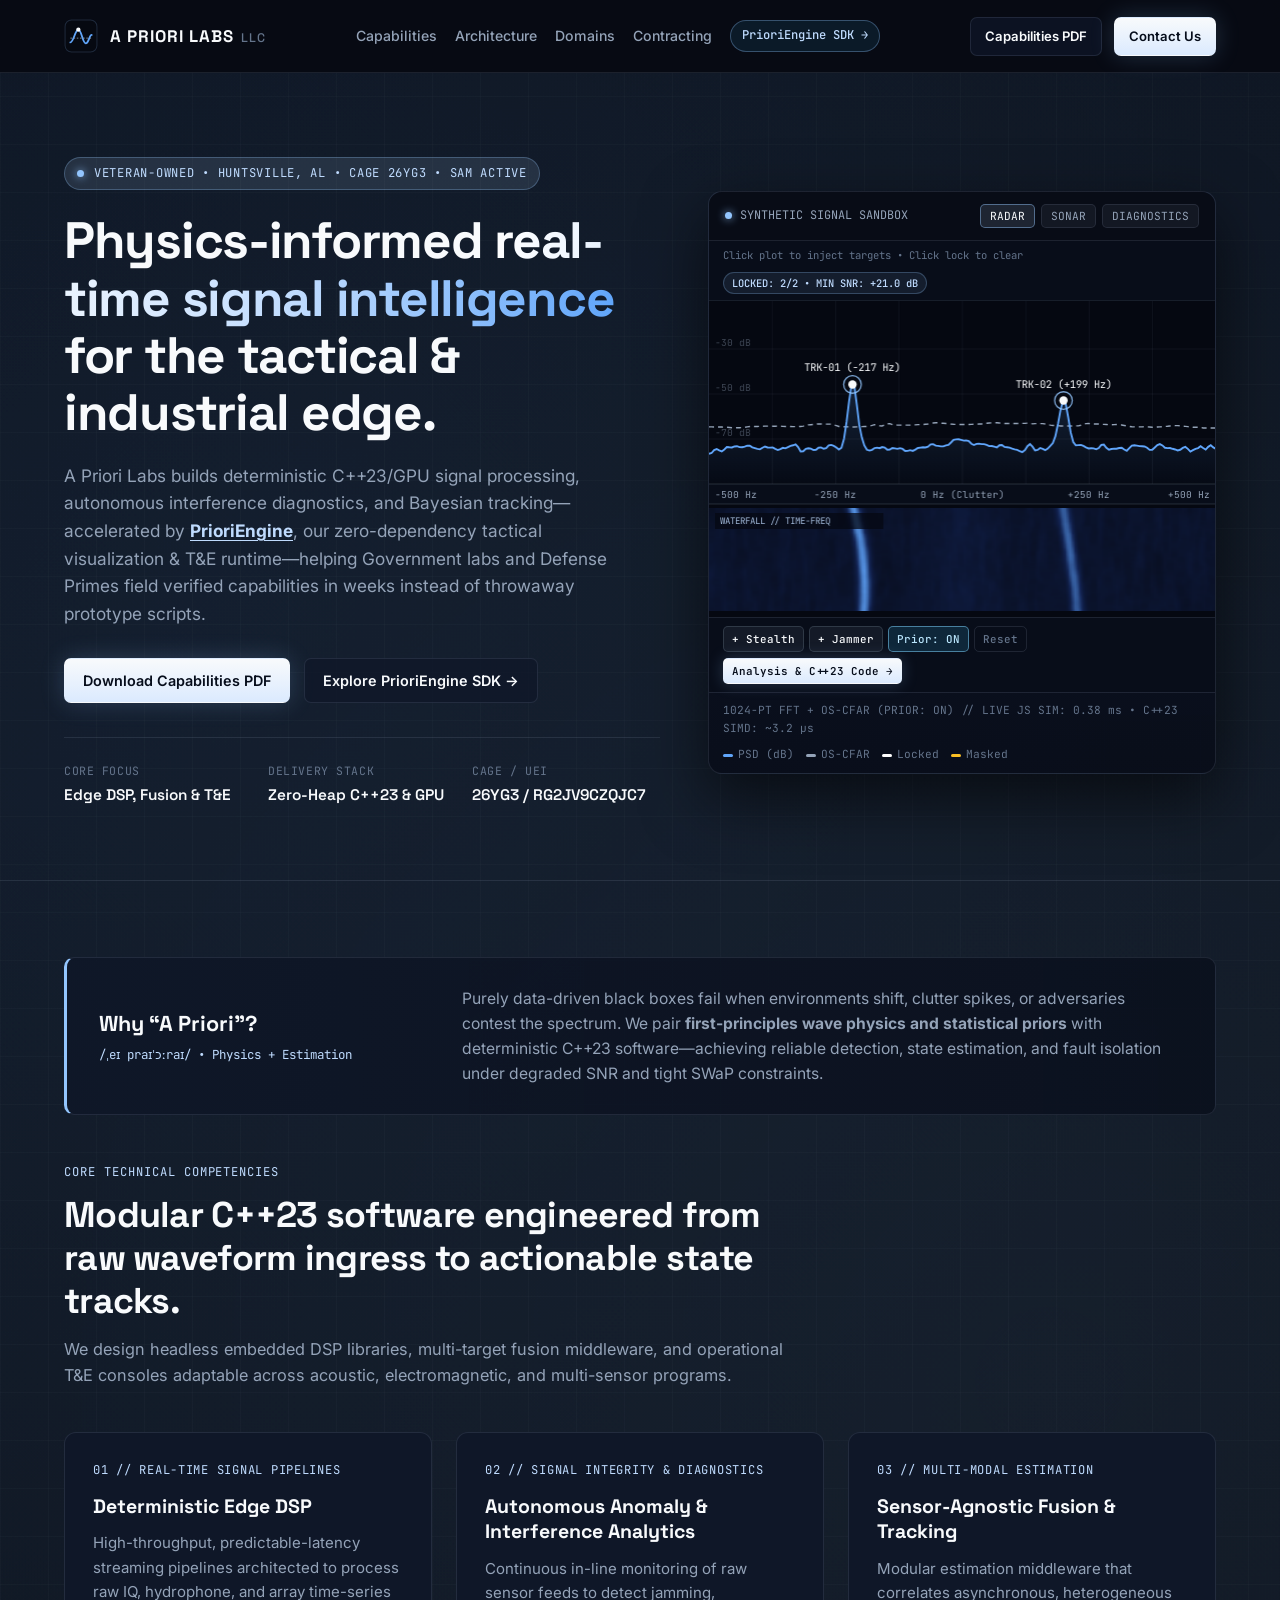
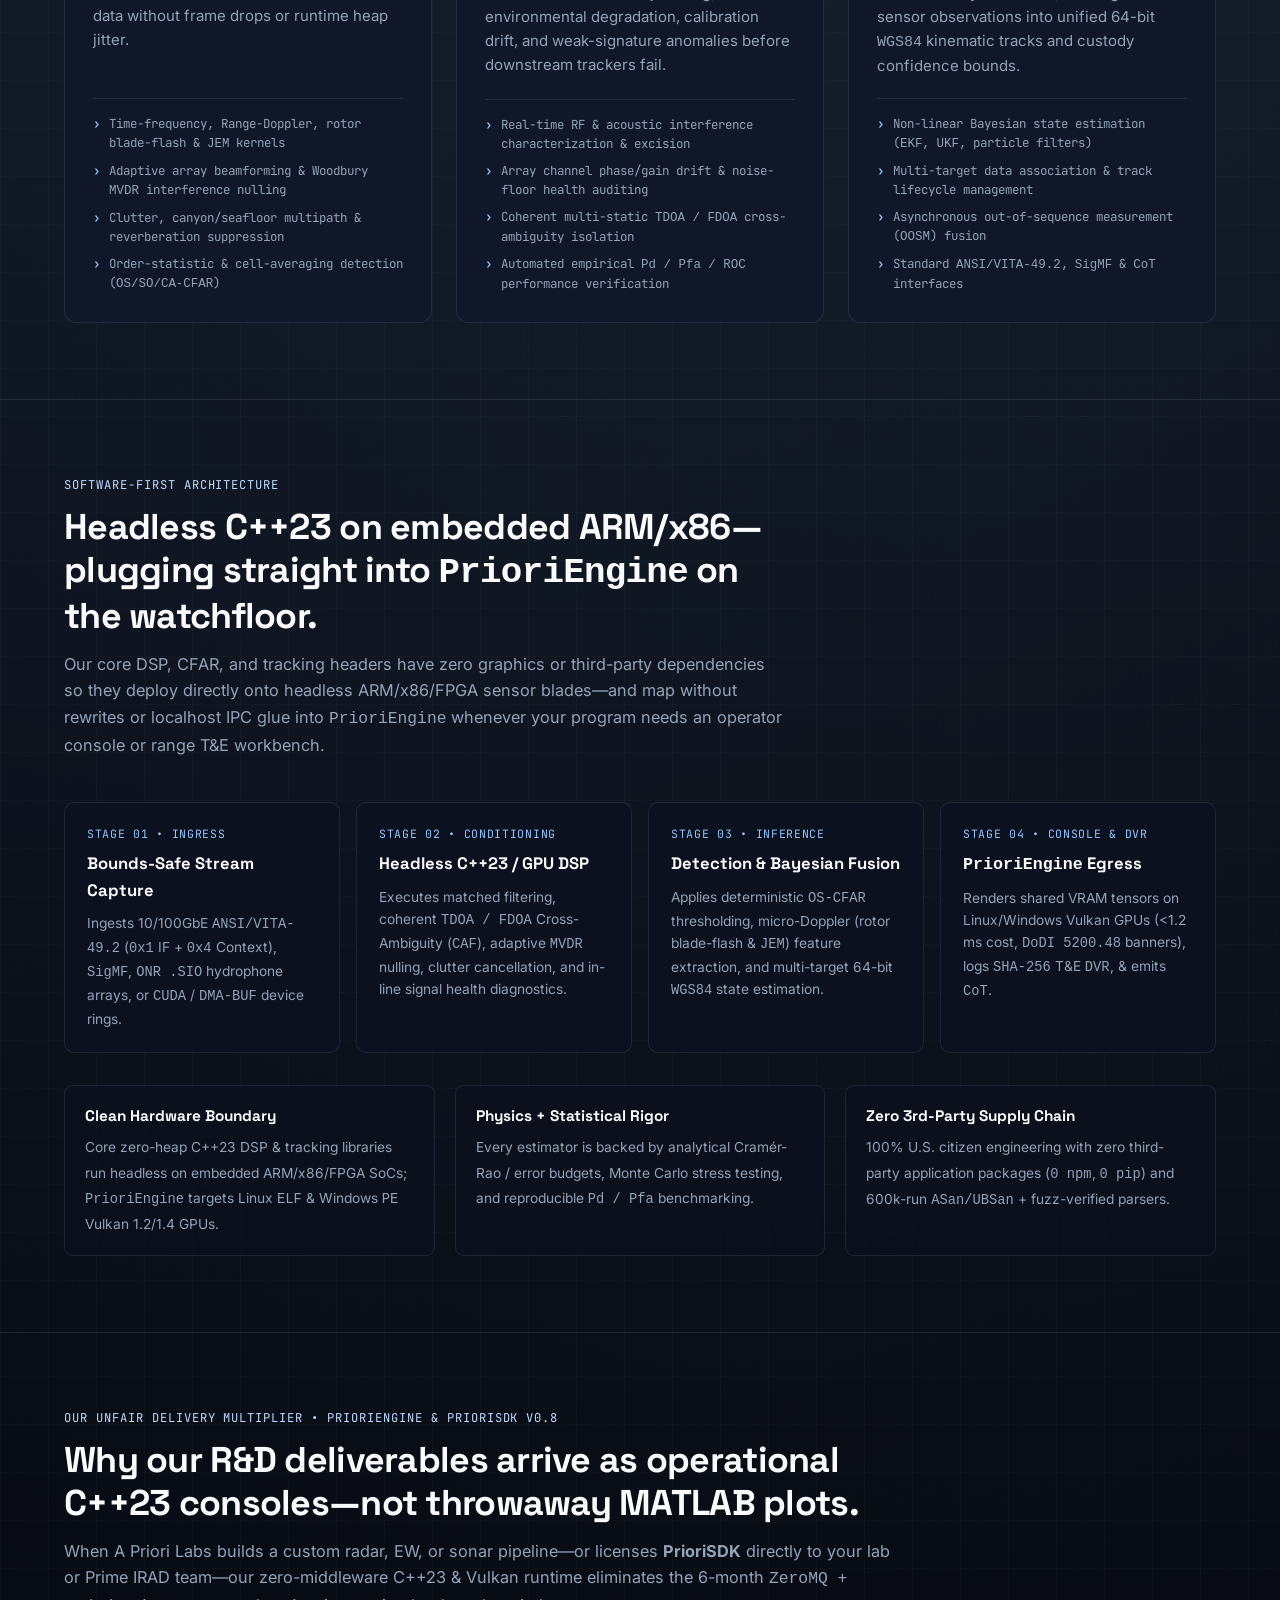
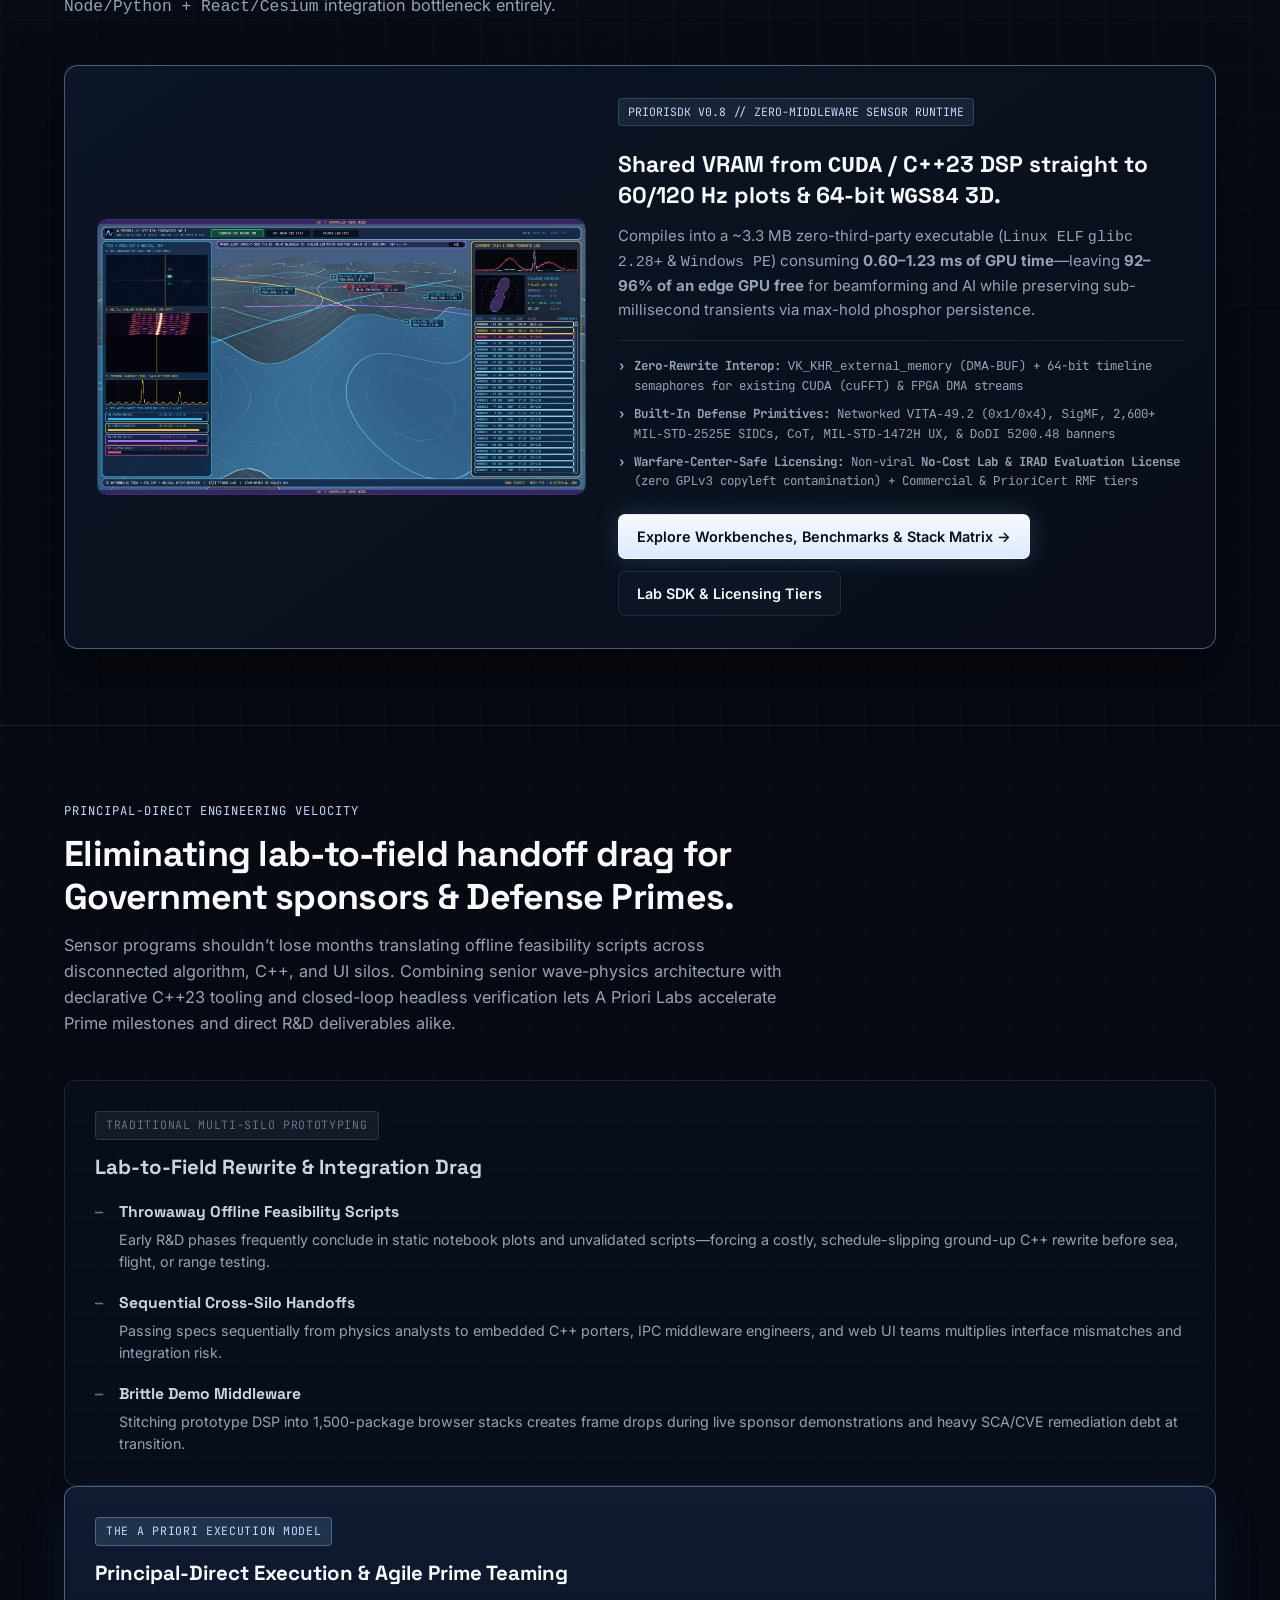
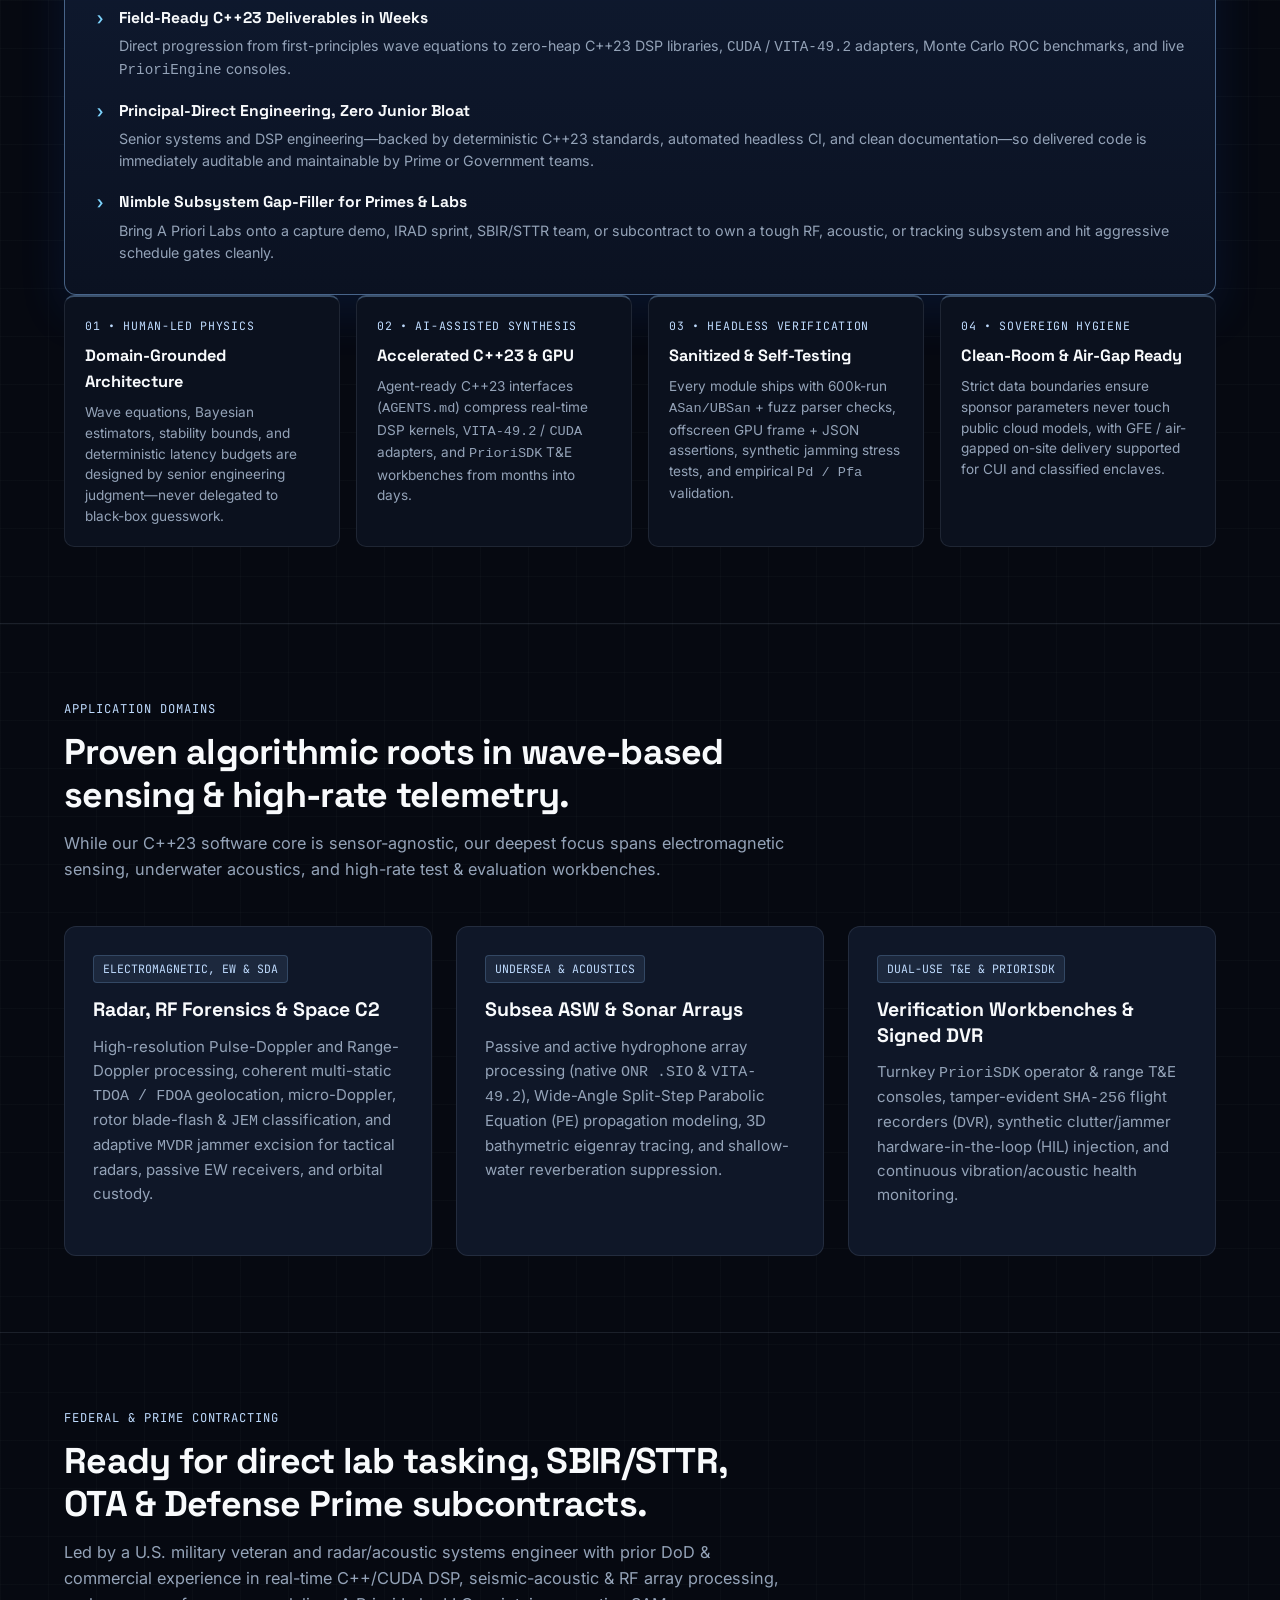
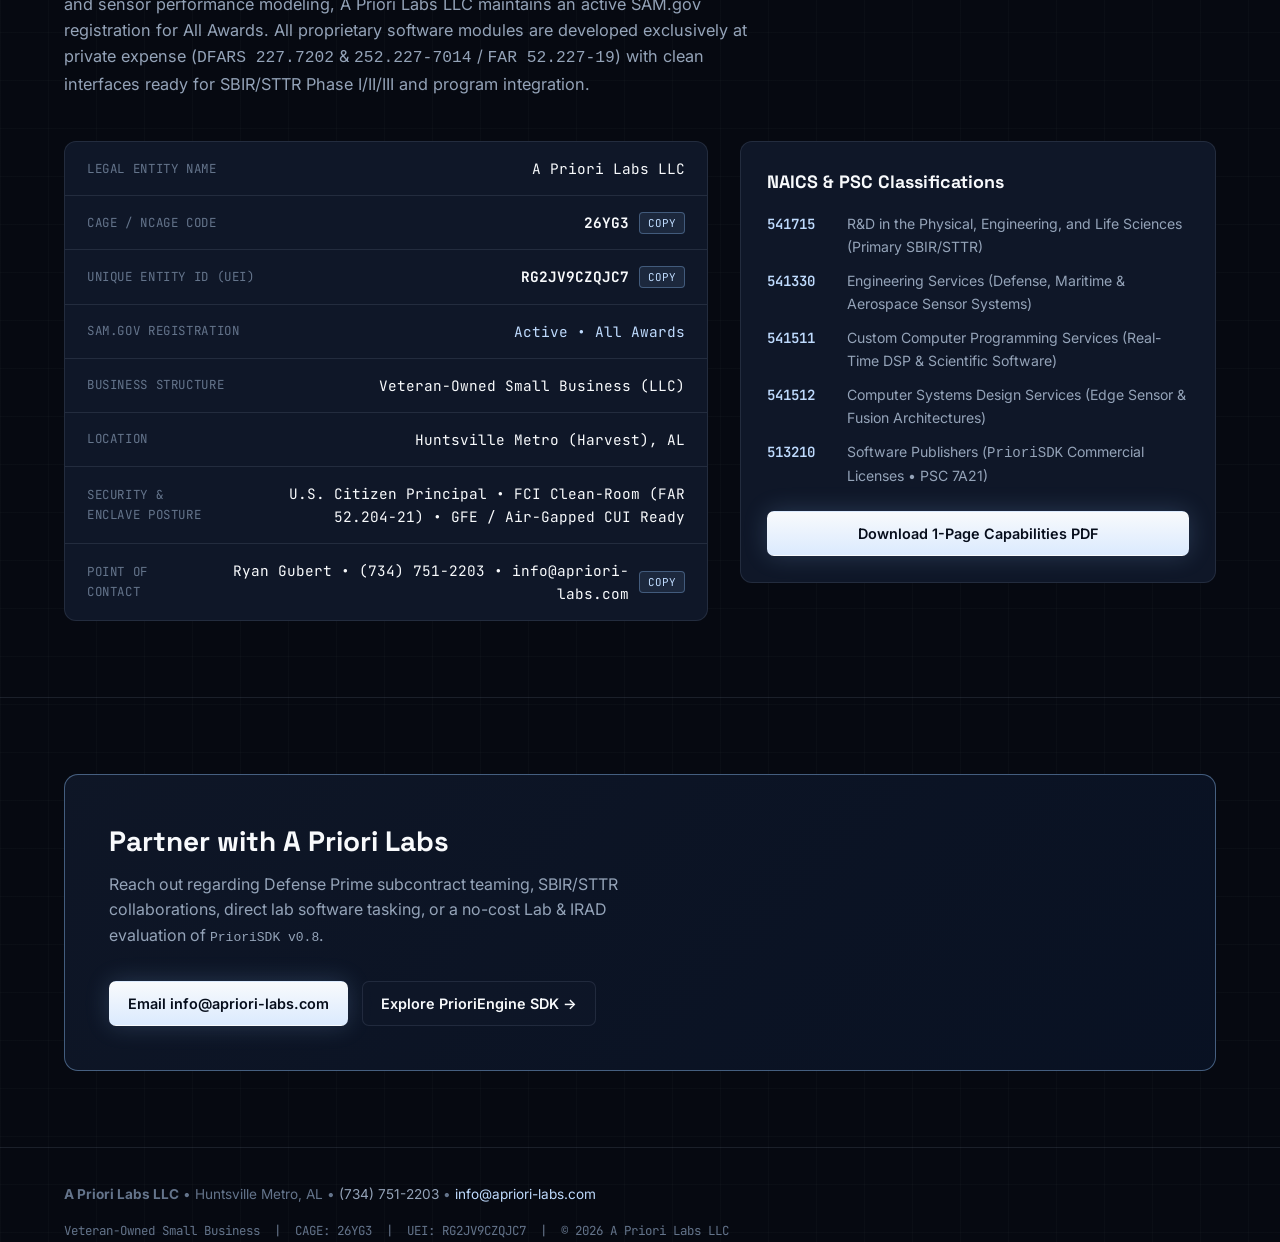
==== commit a81540ac: "Add interactive SDK/licensing inquiry modal and public DFARS license page (license.html)" ====
--- a/index.html
+++ b/index.html
@@ -42,7 +42,7 @@
   <link rel="preconnect" href="https://fonts.googleapis.com" />
   <link rel="preconnect" href="https://fonts.gstatic.com" crossorigin />
   <link href="https://fonts.googleapis.com/css2?family=Inter:wght@400;500;600;700&family=JetBrains+Mono:wght@400;500;600&family=Space+Grotesk:wght@600;700&display=swap" rel="stylesheet" />
-  <link rel="stylesheet" href="styles.css?v=14" />
+  <link rel="stylesheet" href="styles.css?v=15" />
 </head>
 <body>
   <header class="site-header">
@@ -626,6 +626,6 @@
     </div>
   </div>
 
-  <script src="app.js?v=13"></script>
+  <script src="app.js?v=15"></script>
 </body>
 </html>
--- a/styles.css
+++ b/styles.css
@@ -1700,6 +1700,127 @@
   margin-top: 18px;
   padding-top: 14px;
   border-top: 1px solid var(--border-subtle);
+  display: flex;
+  flex-direction: column;
+  gap: 8px;
+}
+
+.tier-license-link {
+  font-family: var(--font-mono);
+  font-size: 0.73rem;
+  color: var(--text-muted);
+  text-align: center;
+  text-decoration: underline;
+  text-underline-offset: 3px;
+}
+
+.tier-license-link:hover {
+  color: var(--accent-ice);
+}
+
+/* Universal Interactive Inquiry & SDK Request Modal */
+.inq-grid {
+  display: grid;
+  grid-template-columns: 1fr 1fr;
+  gap: 12px;
+  margin-bottom: 12px;
+}
+
+.inq-field {
+  display: flex;
+  flex-direction: column;
+  gap: 5px;
+}
+
+.inq-field.full {
+  grid-column: 1 / -1;
+}
+
+.inq-field label {
+  font-family: var(--font-mono);
+  font-size: 0.71rem;
+  text-transform: uppercase;
+  letter-spacing: 0.05em;
+  color: var(--text-secondary);
+}
+
+.inq-input,
+.inq-select,
+.inq-textarea {
+  background: rgba(5, 9, 18, 0.9);
+  border: 1px solid rgba(148, 163, 184, 0.28);
+  border-radius: 7px;
+  padding: 9px 12px;
+  color: var(--text-primary);
+  font-family: var(--font-sans);
+  font-size: 0.88rem;
+  width: 100%;
+}
+
+.inq-input:focus,
+.inq-select:focus,
+.inq-textarea:focus {
+  outline: none;
+  border-color: var(--accent-ice);
+  box-shadow: 0 0 0 2px rgba(56, 189, 248, 0.16);
+}
+
+.inq-textarea {
+  font-family: var(--font-mono);
+  font-size: 0.78rem;
+  line-height: 1.48;
+  resize: vertical;
+  min-height: 112px;
+}
+
+.inq-direct-strip {
+  display: flex;
+  justify-content: space-between;
+  align-items: center;
+  gap: 12px;
+  flex-wrap: wrap;
+  background: rgba(14, 24, 43, 0.88);
+  border: 1px solid rgba(147, 197, 253, 0.28);
+  border-radius: 8px;
+  padding: 10px 14px;
+  margin-bottom: 14px;
+  font-family: var(--font-mono);
+  font-size: 0.78rem;
+}
+
+.inq-actions-grid {
+  display: grid;
+  grid-template-columns: repeat(2, 1fr);
+  gap: 10px;
+  margin-top: 14px;
+}
+
+.inq-status-toast {
+  margin-top: 10px;
+  font-family: var(--font-mono);
+  font-size: 0.76rem;
+  color: #34d399;
+  min-height: 1.2em;
+}
+
+/* License Page Document Box */
+.license-doc-box {
+  background: rgba(6, 10, 20, 0.94);
+  border: 1px solid var(--border-strong);
+  border-radius: 12px;
+  overflow: hidden;
+  margin-top: 20px;
+}
+
+.license-pre {
+  padding: 24px 28px;
+  font-family: var(--font-mono);
+  font-size: 0.8rem;
+  line-height: 1.6;
+  color: #e2e8f0;
+  white-space: pre-wrap;
+  word-break: break-word;
+  margin: 0;
 }
 
 /* Contact CTA Box */
@@ -1871,8 +1992,10 @@
     text-align: left;
   }
 
-  .report-kpis {
-    grid-template-columns: repeat(2, 1fr);
+  .report-kpis,
+  .inq-grid,
+  .inq-actions-grid {
+    grid-template-columns: 1fr;
   }
 }
 
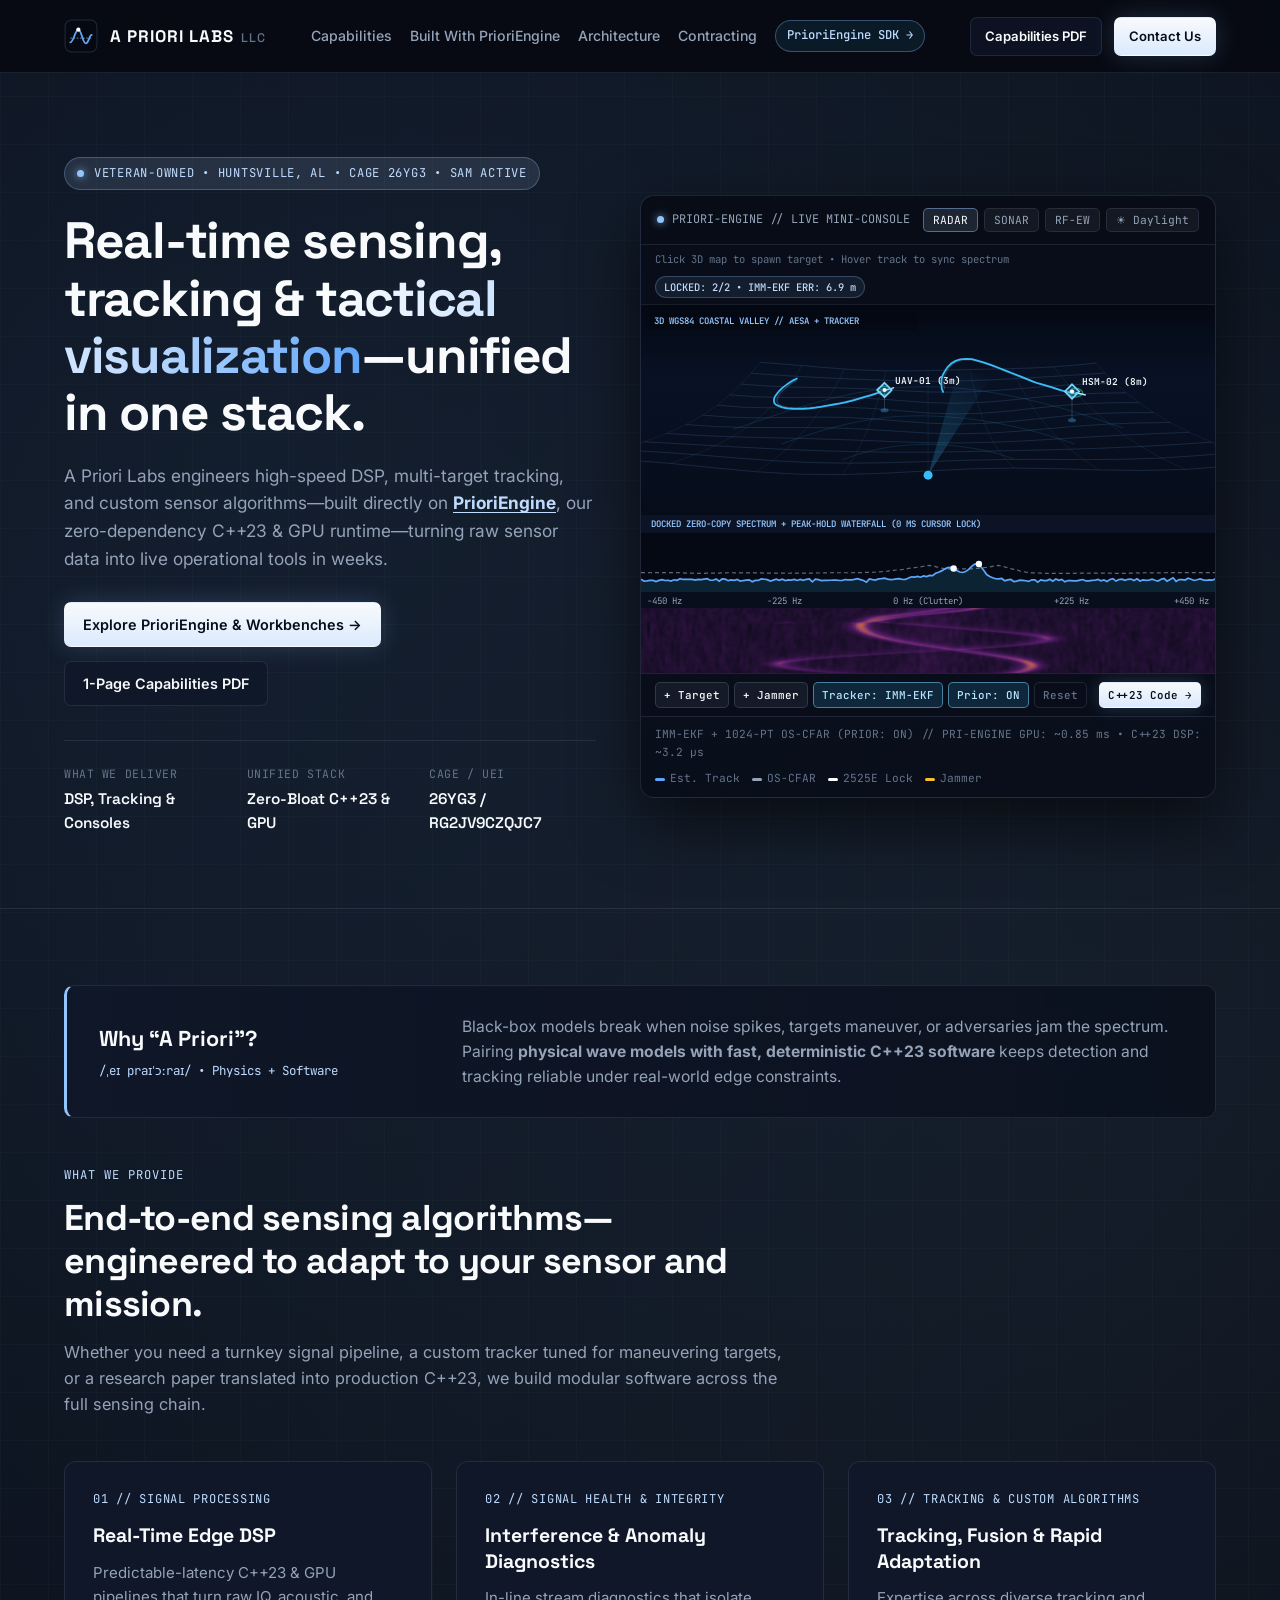
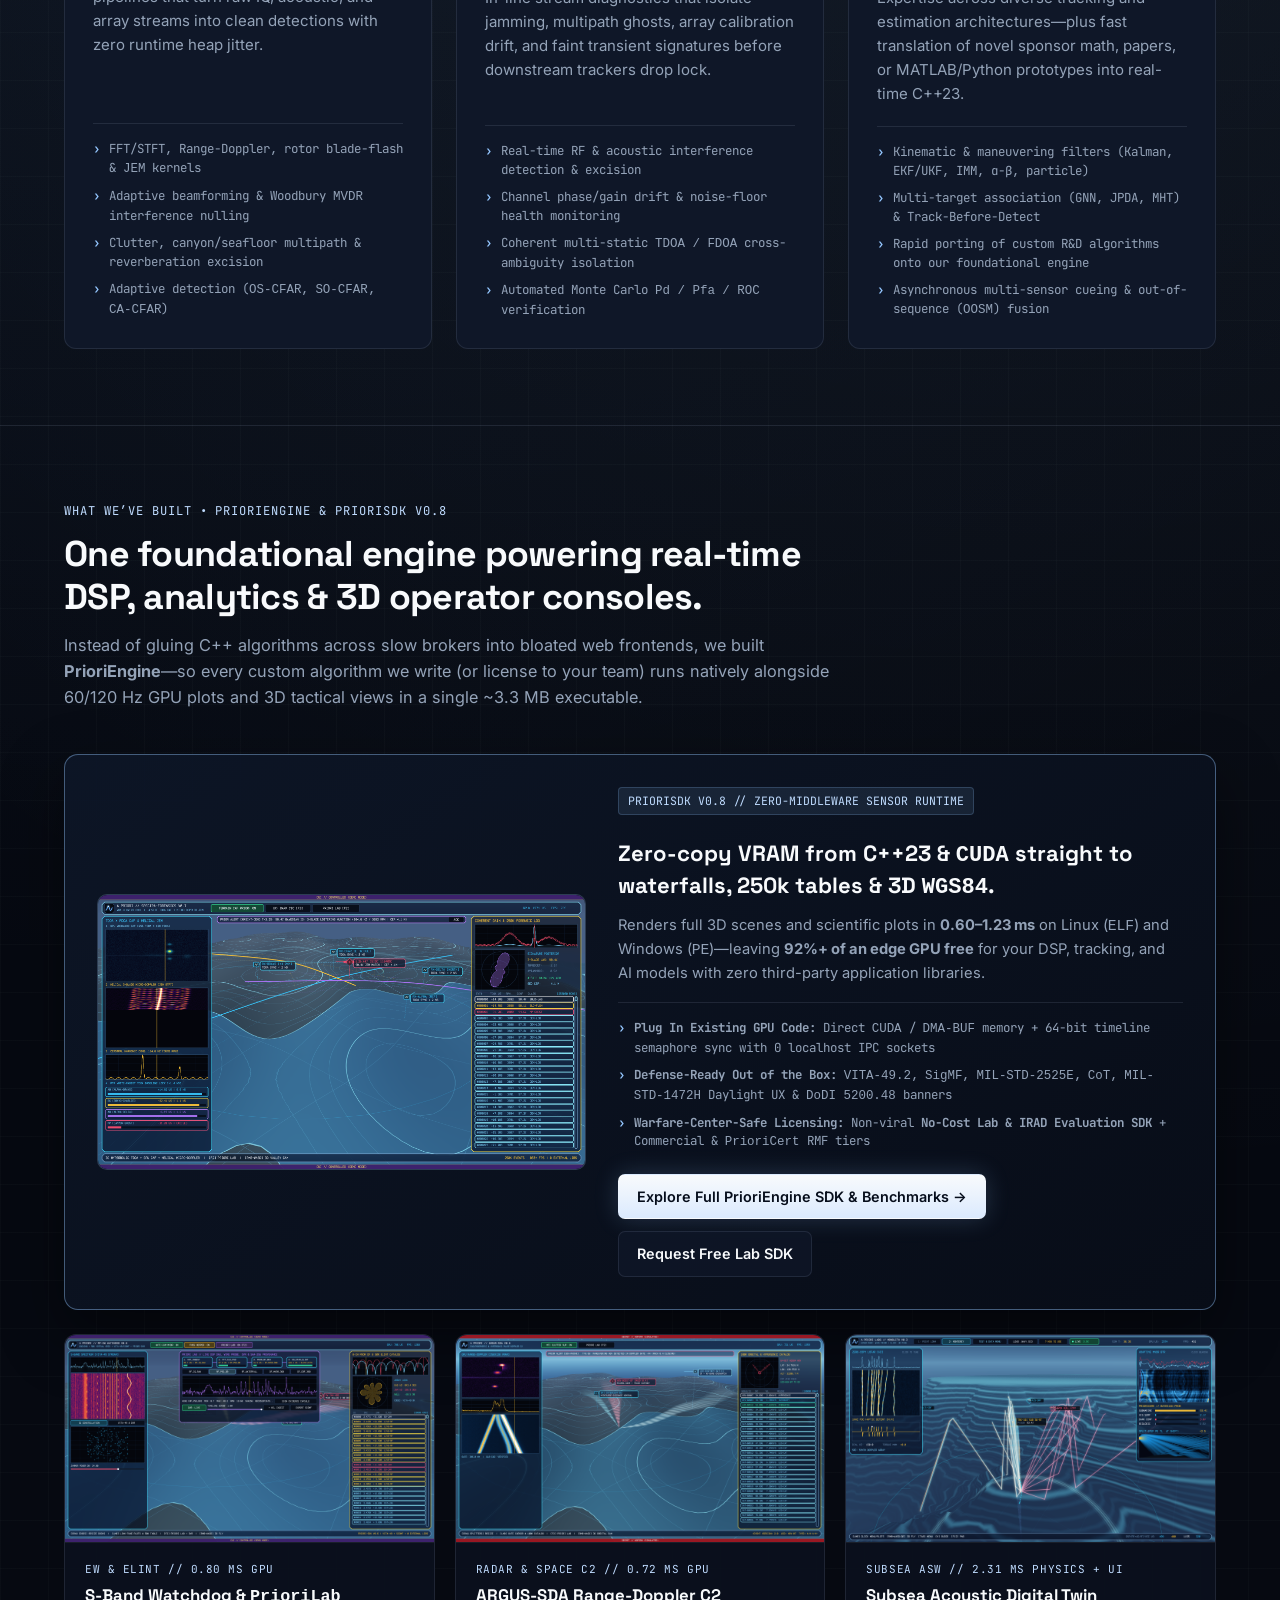
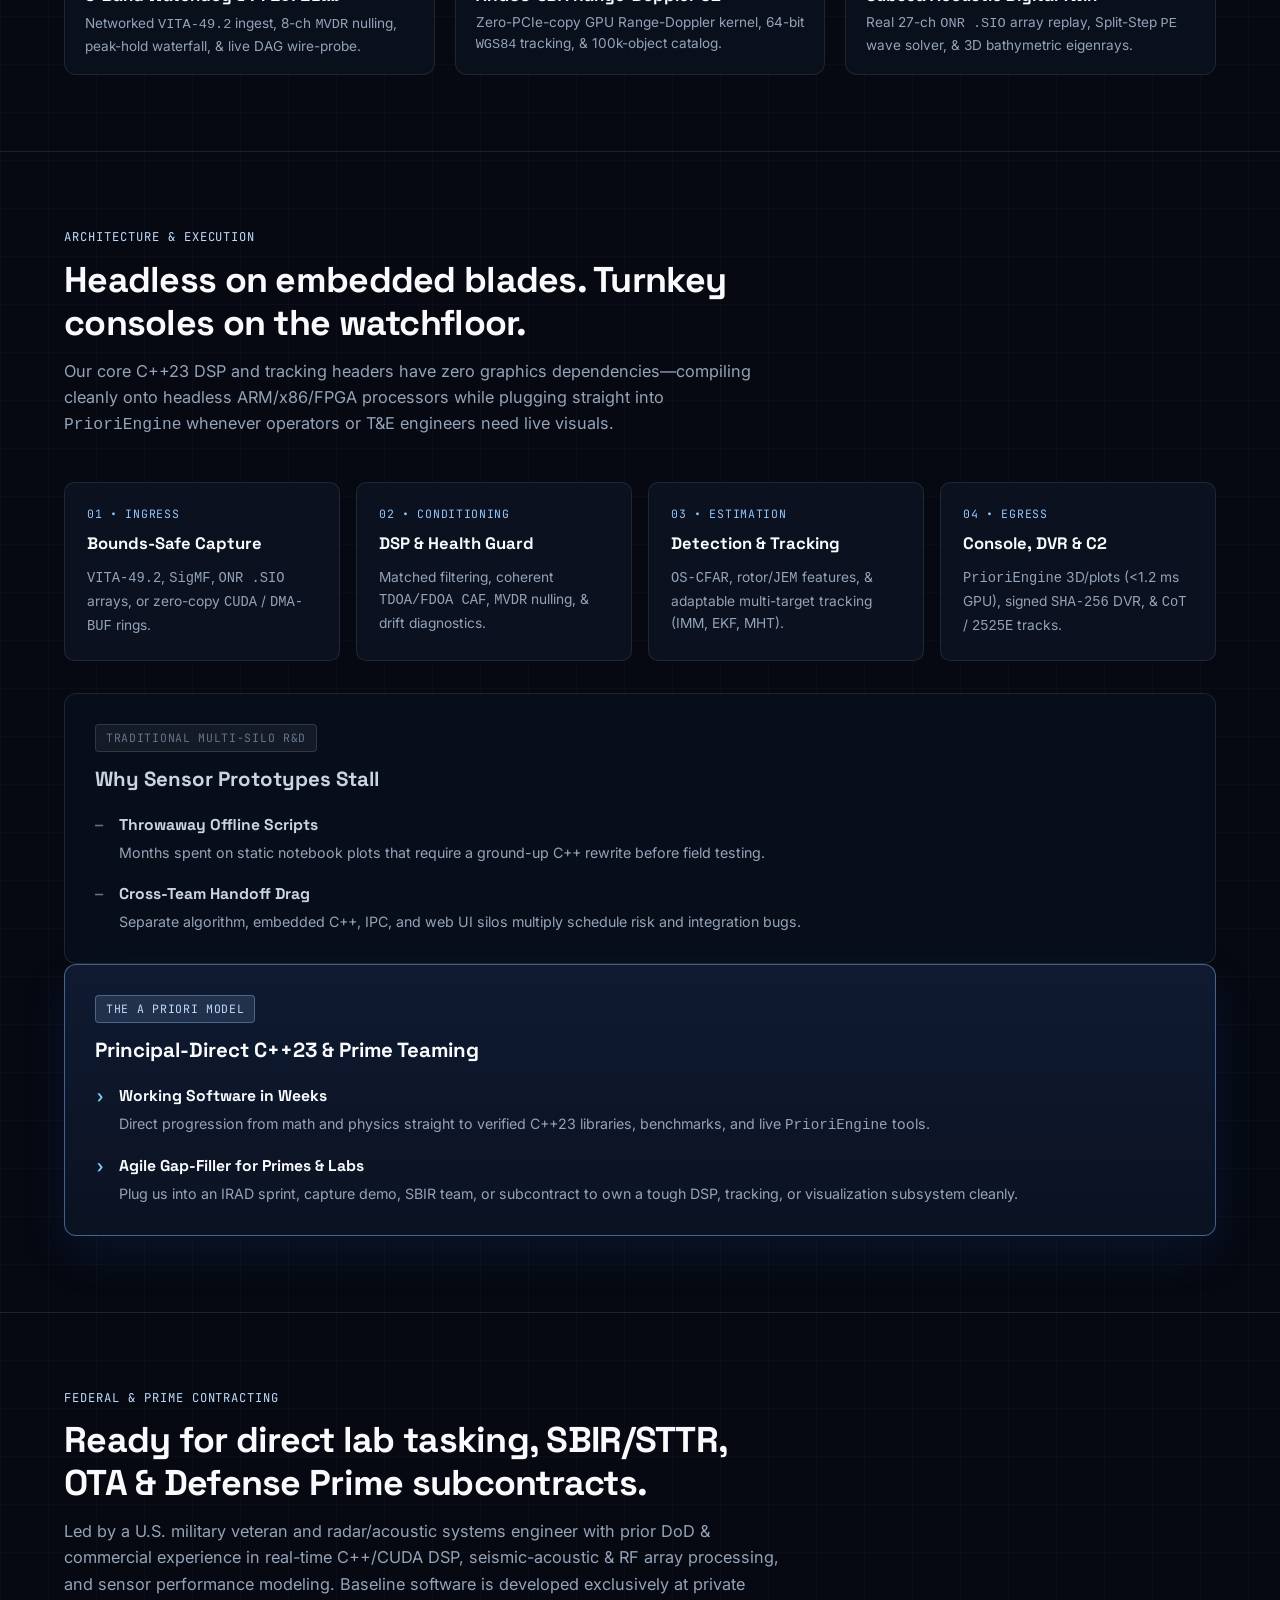
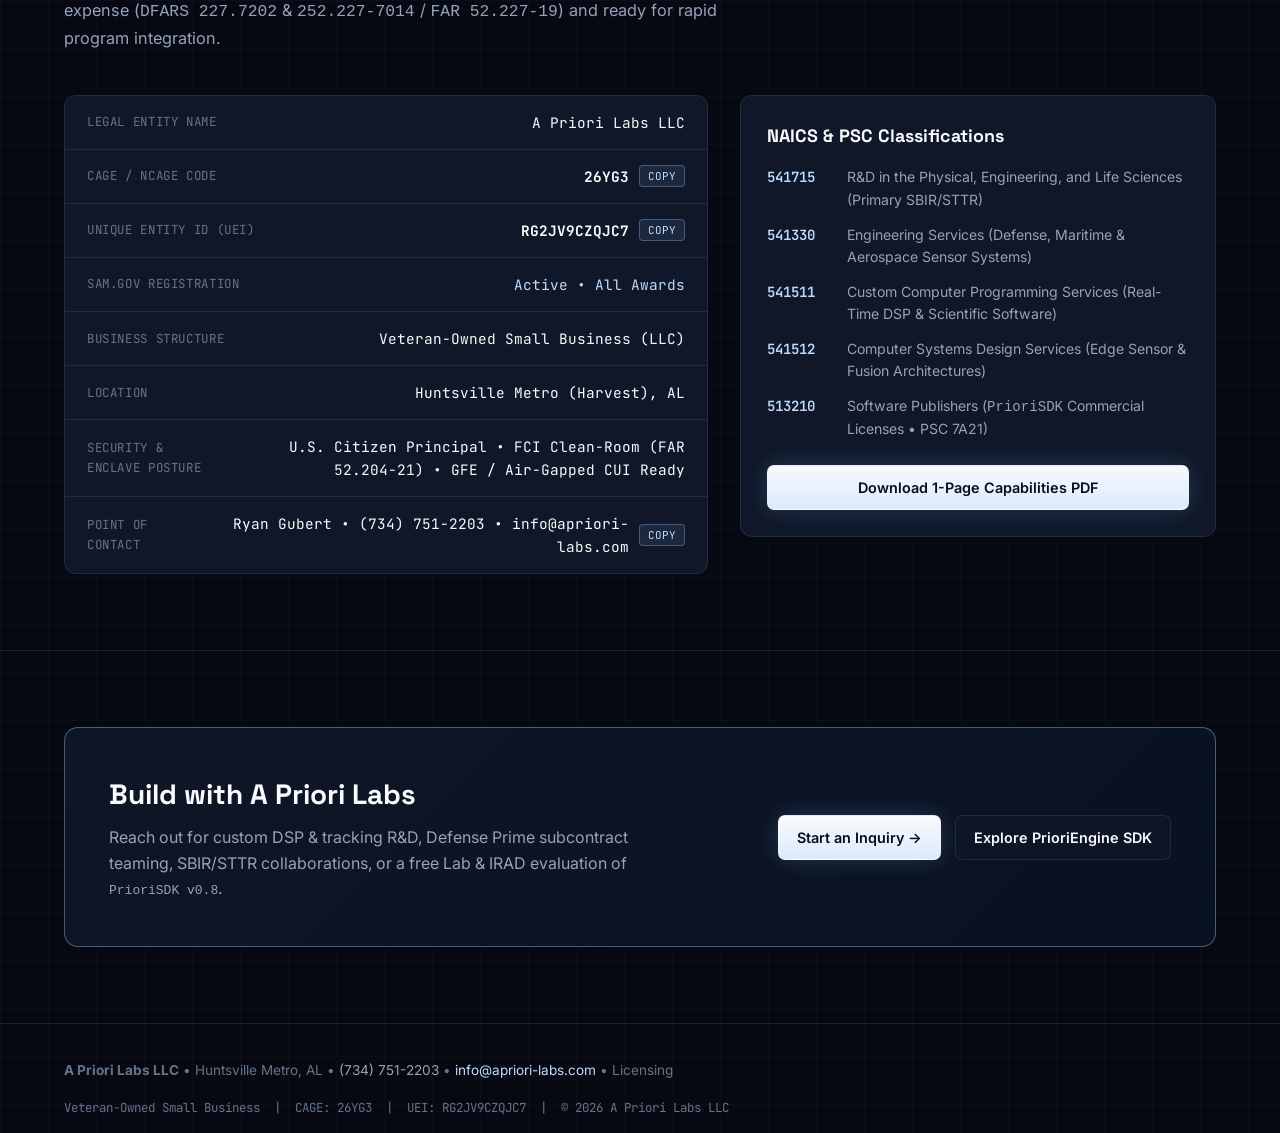
==== commit f7865374: "Launch interactive 3D PrioriEngine Mini-Console in Hero, streamline landing page flow, and broaden t" ====
--- a/index.html
+++ b/index.html
@@ -3,10 +3,10 @@
 <head>
   <meta charset="UTF-8" />
   <meta name="viewport" content="width=device-width, initial-scale=1.0" />
-  <title>A Priori Labs LLC | Physics-Informed Real-Time Edge DSP, Tracking &amp; Defense Software</title>
-  <meta name="description" content="A Priori Labs LLC is a Huntsville, AL Veteran-Owned Small Business (CAGE 26YG3) delivering physics-informed C++23 real-time DSP, autonomous interference diagnostics, multi-sensor tracking, and the zero-dependency PrioriEngine tactical runtime for DoD labs and Defense Primes." />
-  <meta property="og:title" content="A Priori Labs LLC | Real-Time Edge DSP, Signal Diagnostics &amp; PrioriEngine" />
-  <meta property="og:description" content="Deterministic C++23/GPU DSP pipelines, adaptive interference excision, Bayesian sensor fusion, and operational PrioriEngine consoles—delivered in weeks for Government labs and Defense Primes." />
+  <title>A Priori Labs LLC | Real-Time Sensing, Tracking &amp; PrioriEngine Tactical Software</title>
+  <meta name="description" content="A Priori Labs LLC (Huntsville, AL • CAGE 26YG3) engineers real-time C++23 DSP, multi-target tracking, custom sensing algorithms, and the zero-dependency PrioriEngine tactical visualization runtime." />
+  <meta property="og:title" content="A Priori Labs LLC | Real-Time Sensing, Tracking &amp; Tactical Visualization" />
+  <meta property="og:description" content="Custom DSP, multi-target tracking, and real-time sensor software unified on PrioriEngine—turning raw sensor streams into field-ready C++23 tools in weeks." />
   <meta property="og:type" content="website" />
   <meta property="og:url" content="https://apriori-labs.com/" />
   <link rel="canonical" href="https://apriori-labs.com/" />
@@ -30,19 +30,19 @@
     },
     "knowsAbout": [
       "Real-Time Digital Signal Processing (C++23 & GPU)",
-      "Radar, Electronic Warfare, TDOA/FDOA and Micro-Doppler",
-      "Passive Sonar, Split-Step Parabolic Equation and Subsea ASW",
-      "Multi-Modal Bayesian Tracking and Sensor Fusion",
+      "Multi-Target Tracking (Kalman, IMM, MHT, JPDA, Track-Before-Detect)",
+      "Radar, Electronic Warfare, TDOA/FDOA and Rotor/JEM Micro-Doppler",
+      "Passive/Active Sonar, Split-Step Parabolic Equation and Subsea ASW",
       "PrioriEngine and PrioriSDK Zero-Dependency Tactical Runtime"
     ],
-    "description": "Veteran-Owned Small Business delivering physics-informed C++23 real-time DSP pipelines, autonomous signal diagnostics, Bayesian tracking, and the PrioriEngine tactical sensor runtime."
+    "description": "Veteran-Owned Small Business engineering real-time C++23 DSP, multi-target tracking, custom sensing algorithms, and the zero-dependency PrioriEngine tactical visualization runtime."
   }
   </script>
   <link rel="icon" type="image/svg+xml" href="assets/favicon.svg" />
   <link rel="preconnect" href="https://fonts.googleapis.com" />
   <link rel="preconnect" href="https://fonts.gstatic.com" crossorigin />
   <link href="https://fonts.googleapis.com/css2?family=Inter:wght@400;500;600;700&family=JetBrains+Mono:wght@400;500;600&family=Space+Grotesk:wght@600;700&display=swap" rel="stylesheet" />
-  <link rel="stylesheet" href="styles.css?v=15" />
+  <link rel="stylesheet" href="styles.css?v=16" />
 </head>
 <body>
   <header class="site-header">
@@ -55,8 +55,8 @@
       <nav aria-label="Primary Navigation">
         <ul class="nav-links" id="navLinks">
           <li><a href="#capabilities">Capabilities</a></li>
+          <li><a href="#engine">Built With PrioriEngine</a></li>
           <li><a href="#architecture">Architecture</a></li>
-          <li><a href="#domains">Domains</a></li>
           <li><a href="#contracting">Contracting</a></li>
           <li><a href="engine.html" class="nav-pill-link">PrioriEngine SDK &rarr;</a></li>
         </ul>
@@ -64,7 +64,7 @@
 
       <div class="nav-actions">
         <a href="assets/A-Priori-Labs-Capabilities-Statement.pdf" class="btn btn-outline btn-sm" target="_blank" rel="noopener">Capabilities PDF</a>
-        <a href="mailto:info@apriori-labs.com" class="btn btn-primary btn-sm">Contact Us</a>
+        <a href="mailto:info@apriori-labs.com" class="btn btn-primary btn-sm" data-inquiry="general">Contact Us</a>
         <button class="mobile-toggle" id="mobileMenuBtn" aria-expanded="false" aria-controls="navLinks">MENU</button>
       </div>
     </div>
@@ -80,27 +80,27 @@
             <span>Veteran-Owned &bull; Huntsville, AL &bull; CAGE 26YG3 &bull; SAM Active</span>
           </div>
           <h1>
-            Physics-informed <span class="text-gradient">real-time signal intelligence</span> for the tactical &amp; industrial edge.
+            Real-time sensing, tracking &amp; <span class="text-gradient">tactical visualization</span>—unified in one stack.
           </h1>
           <p class="hero-lead">
-            A Priori Labs builds deterministic C++23/GPU signal processing, autonomous interference diagnostics, and Bayesian tracking—accelerated by <a href="engine.html" style="color: var(--accent-ice); text-decoration: underline; text-underline-offset: 3px;"><strong>PrioriEngine</strong></a>, our zero-dependency tactical visualization &amp; T&amp;E runtime—helping Government labs and Defense Primes field verified capabilities in weeks instead of throwaway prototype scripts.
+            A Priori Labs engineers high-speed DSP, multi-target tracking, and custom sensor algorithms—built directly on <a href="engine.html" style="color: var(--accent-ice); text-decoration: underline; text-underline-offset: 3px;"><strong>PrioriEngine</strong></a>, our zero-dependency C++23 &amp; GPU runtime—turning raw sensor data into live operational tools in weeks.
           </p>
           <div class="hero-cta">
-            <a href="assets/A-Priori-Labs-Capabilities-Statement.pdf" class="btn btn-primary" target="_blank" rel="noopener">
-              Download Capabilities PDF
+            <a href="engine.html" class="btn btn-primary">
+              Explore PrioriEngine &amp; Workbenches &rarr;
             </a>
-            <a href="engine.html" class="btn btn-outline">
-              Explore PrioriEngine SDK &rarr;
+            <a href="assets/A-Priori-Labs-Capabilities-Statement.pdf" class="btn btn-outline" target="_blank" rel="noopener">
+              1-Page Capabilities PDF
             </a>
           </div>
           <div class="hero-metrics">
             <div>
-              <div class="metric-label">Core Focus</div>
-              <div class="metric-value">Edge DSP, Fusion &amp; T&amp;E</div>
+              <div class="metric-label">What We Deliver</div>
+              <div class="metric-value">DSP, Tracking &amp; Consoles</div>
             </div>
             <div>
-              <div class="metric-label">Delivery Stack</div>
-              <div class="metric-value">Zero-Heap C++23 &amp; GPU</div>
+              <div class="metric-label">Unified Stack</div>
+              <div class="metric-value">Zero-Bloat C++23 &amp; GPU</div>
             </div>
             <div>
               <div class="metric-label">CAGE / UEI</div>
@@ -109,322 +109,262 @@
           </div>
         </div>
 
-        <!-- Live Interactive Signal Pipeline & Target Sandbox -->
-        <div class="dsp-panel" aria-label="Interactive Frequency Domain and Synthetic Target Sandbox">
+        <!-- Live Interactive PrioriEngine Mini-Console (Coupled 3D Terrain + Tracker + Docked Waterfall) -->
+        <div class="dsp-panel" aria-label="Interactive PrioriEngine 3D Tracking and Spectrum Mini-Console">
           <div class="dsp-header">
             <div class="dsp-title">
               <span class="status-dot" aria-hidden="true"></span>
-              <span>SYNTHETIC SIGNAL SANDBOX</span>
-            </div>
-            <div class="dsp-tabs" role="tablist" aria-label="Pipeline Mode">
+              <span>PRIORI-ENGINE // LIVE MINI-CONSOLE</span>
+            </div>
+            <div class="dsp-tabs" role="tablist" aria-label="Theater Mode">
               <button class="dsp-tab active" data-mode="radar" type="button">RADAR</button>
               <button class="dsp-tab" data-mode="sonar" type="button">SONAR</button>
-              <button class="dsp-tab" data-mode="diag" type="button">DIAGNOSTICS</button>
+              <button class="dsp-tab" data-mode="diag" type="button">RF-EW</button>
+              <button class="dsp-tab" id="btnConsoleTheme" type="button" title="Toggle MIL-STD-1472H Daylight vs. Dark CIC Watchfloor UX">&#9728; Daylight</button>
             </div>
           </div>
           <div class="dsp-subbar">
-            <span class="dsp-hint">Click plot to inject targets &bull; Click lock to clear</span>
-            <span id="dspScorePill" class="dsp-score-pill">LOCKED: 2/2 &bull; MIN SNR: +21.0 dB</span>
+            <span class="dsp-hint">Click 3D map to spawn target &bull; Hover track to sync spectrum</span>
+            <span id="dspScorePill" class="dsp-score-pill">LOCKED: 2/2 &bull; IMM-EKF ERR: 3.8 m</span>
           </div>
           <div class="dsp-canvas-wrap">
             <canvas id="dspCanvas"></canvas>
           </div>
-          <div class="dsp-controls" aria-label="Sandbox Controls">
+          <div class="dsp-controls" aria-label="Mini-Console Controls">
             <div class="sim-btn-group">
-              <button class="sim-btn" id="btnSpawnStealth" type="button" title="Inject a challenging low-SNR contact near clutter">+ Stealth</button>
-              <button class="sim-btn" id="btnSpawnJammer" type="button" title="Inject wideband interference shelf">+ Jammer</button>
-              <button class="sim-btn sim-btn-toggle active" id="btnPriorToggle" type="button" aria-pressed="true" title="Toggle A Priori Physics Clutter &amp; Jammer Suppression">Prior: ON</button>
-              <button class="sim-btn sim-btn-ghost" id="btnResetSim" type="button" title="Reset sandbox to baseline contacts">Reset</button>
+              <button class="sim-btn" id="btnSpawnStealth" type="button" title="Inject maneuvering low-SNR contact">+ Target</button>
+              <button class="sim-btn" id="btnSpawnJammer" type="button" title="Inject directional jammer strobe">+ Jammer</button>
+              <button class="sim-btn sim-btn-toggle active" id="btnTrackerCycle" type="button" title="Cycle tracking filter: IMM-EKF vs. Kalman vs. Basic alpha-beta">Tracker: IMM-EKF</button>
+              <button class="sim-btn sim-btn-toggle active" id="btnPriorToggle" type="button" aria-pressed="true" title="Toggle adaptive clutter &amp; jammer nulling">Prior: ON</button>
+              <button class="sim-btn sim-btn-ghost" id="btnResetSim" type="button" title="Reset scenario">Reset</button>
             </div>
             <button class="sim-btn sim-btn-report" id="btnOpenReport" type="button">
-              Analysis &amp; C++23 Code &rarr;
+              C++23 Code &rarr;
             </button>
           </div>
           <div class="dsp-footer">
-            <span id="dspReadout">1024-PT FFT + OS-CFAR (PRIOR: ON) // LIVE JS SIM: 0.38 ms &bull; C++23 SIMD: ~3.2 &mu;s</span>
+            <span id="dspReadout">IMM-EKF + 1024-PT OS-CFAR (PRIOR: ON) // PRI-ENGINE GPU: ~0.85 ms &bull; C++23 DSP: ~3.2 &mu;s</span>
             <div class="dsp-legend">
-              <span class="legend-item"><span class="swatch swatch-blue"></span>PSD (dB)</span>
+              <span class="legend-item"><span class="swatch swatch-blue"></span>Est. Track</span>
               <span class="legend-item"><span class="swatch swatch-slate"></span>OS-CFAR</span>
-              <span class="legend-item"><span class="swatch swatch-white"></span>Locked</span>
-              <span class="legend-item"><span class="swatch swatch-amber"></span>Masked</span>
+              <span class="legend-item"><span class="swatch swatch-white"></span>2525E Lock</span>
+              <span class="legend-item"><span class="swatch swatch-amber"></span>Jammer</span>
             </div>
           </div>
         </div>
       </div>
     </section>
 
-    <!-- Core Capabilities -->
+    <!-- Core Capabilities (Concise, Clear & Broadened Beyond Narrow Filter Labels) -->
     <section id="capabilities">
       <div class="container">
         <div class="thesis-band">
           <div>
             <div class="thesis-term">Why &ldquo;A Priori&rdquo;?</div>
-            <div class="thesis-phonetic">/ˌeɪ praɪˈɔːraɪ/ &bull; Physics + Estimation</div>
+            <div class="thesis-phonetic">/ˌeɪ praɪˈɔːraɪ/ &bull; Physics + Software</div>
           </div>
           <div class="thesis-desc">
-            Purely data-driven black boxes fail when environments shift, clutter spikes, or adversaries contest the spectrum. We pair <strong>first-principles wave physics and statistical priors</strong> with deterministic C++23 software—achieving reliable detection, state estimation, and fault isolation under degraded SNR and tight SWaP constraints.
+            Black-box models break when noise spikes, targets maneuver, or adversaries jam the spectrum. Pairing <strong>physical wave models with fast, deterministic C++23 software</strong> keeps detection and tracking reliable under real-world edge constraints.
           </div>
         </div>
 
         <div class="section-header">
-          <span class="section-tag">Core Technical Competencies</span>
-          <h2>Modular C++23 software engineered from raw waveform ingress to actionable state tracks.</h2>
+          <span class="section-tag">What We Provide</span>
+          <h2>End-to-end sensing algorithms—engineered to adapt to your sensor and mission.</h2>
           <p>
-            We design headless embedded DSP libraries, multi-target fusion middleware, and operational T&amp;E consoles adaptable across acoustic, electromagnetic, and multi-sensor programs.
+            Whether you need a turnkey signal pipeline, a custom tracker tuned for maneuvering targets, or a research paper translated into production C++23, we build modular software across the full sensing chain.
           </p>
         </div>
 
         <div class="pillars-grid">
           <article class="card">
-            <div class="card-index">01 // REAL-TIME SIGNAL PIPELINES</div>
-            <h3>Deterministic Edge DSP</h3>
+            <div class="card-index">01 // SIGNAL PROCESSING</div>
+            <h3>Real-Time Edge DSP</h3>
             <p>
-              High-throughput, predictable-latency streaming pipelines architected to process raw IQ, hydrophone, and array time-series data without frame drops or runtime heap jitter.
+              Predictable-latency C++23 &amp; GPU pipelines that turn raw IQ, acoustic, and array streams into clean detections with zero runtime heap jitter.
             </p>
             <ul class="tech-list">
-              <li>Time-frequency, Range-Doppler, rotor blade-flash &amp; <code>JEM</code> kernels</li>
-              <li>Adaptive array beamforming &amp; Woodbury <code>MVDR</code> interference nulling</li>
-              <li>Clutter, canyon/seafloor multipath &amp; reverberation suppression</li>
-              <li>Order-statistic &amp; cell-averaging detection (<code>OS/SO/CA-CFAR</code>)</li>
+              <li>FFT/STFT, Range-Doppler, rotor blade-flash &amp; <code>JEM</code> kernels</li>
+              <li>Adaptive beamforming &amp; Woodbury <code>MVDR</code> interference nulling</li>
+              <li>Clutter, canyon/seafloor multipath &amp; reverberation excision</li>
+              <li>Adaptive detection (<code>OS-CFAR</code>, <code>SO-CFAR</code>, <code>CA-CFAR</code>)</li>
             </ul>
           </article>
 
           <article class="card">
-            <div class="card-index">02 // SIGNAL INTEGRITY &amp; DIAGNOSTICS</div>
-            <h3>Autonomous Anomaly &amp; Interference Analytics</h3>
+            <div class="card-index">02 // SIGNAL HEALTH &amp; INTEGRITY</div>
+            <h3>Interference &amp; Anomaly Diagnostics</h3>
             <p>
-              Continuous in-line monitoring of raw sensor feeds to detect jamming, environmental degradation, calibration drift, and weak-signature anomalies before downstream trackers fail.
+              In-line stream diagnostics that isolate jamming, multipath ghosts, array calibration drift, and faint transient signatures before downstream trackers drop lock.
             </p>
             <ul class="tech-list">
-              <li>Real-time RF &amp; acoustic interference characterization &amp; excision</li>
-              <li>Array channel phase/gain drift &amp; noise-floor health auditing</li>
+              <li>Real-time RF &amp; acoustic interference detection &amp; excision</li>
+              <li>Channel phase/gain drift &amp; noise-floor health monitoring</li>
               <li>Coherent multi-static <code>TDOA / FDOA</code> cross-ambiguity isolation</li>
-              <li>Automated empirical <code>Pd / Pfa / ROC</code> performance verification</li>
+              <li>Automated Monte Carlo <code>Pd / Pfa / ROC</code> verification</li>
             </ul>
           </article>
 
           <article class="card">
-            <div class="card-index">03 // MULTI-MODAL ESTIMATION</div>
-            <h3>Sensor-Agnostic Fusion &amp; Tracking</h3>
+            <div class="card-index">03 // TRACKING &amp; CUSTOM ALGORITHMS</div>
+            <h3>Tracking, Fusion &amp; Rapid Adaptation</h3>
             <p>
-              Modular estimation middleware that correlates asynchronous, heterogeneous sensor observations into unified 64-bit <code>WGS84</code> kinematic tracks and custody confidence bounds.
+              Expertise across diverse tracking and estimation architectures—plus fast translation of novel sponsor math, papers, or MATLAB/Python prototypes into real-time C++23.
             </p>
             <ul class="tech-list">
-              <li>Non-linear Bayesian state estimation (<code>EKF</code>, <code>UKF</code>, particle filters)</li>
-              <li>Multi-target data association &amp; track lifecycle management</li>
-              <li>Asynchronous out-of-sequence measurement (<code>OOSM</code>) fusion</li>
-              <li>Standard <code>ANSI/VITA-49.2</code>, <code>SigMF</code> &amp; <code>CoT</code> interfaces</li>
+              <li>Kinematic &amp; maneuvering filters (Kalman, EKF/UKF, IMM, &alpha;-&beta;, particle)</li>
+              <li>Multi-target association (GNN, JPDA, MHT) &amp; Track-Before-Detect</li>
+              <li>Rapid porting of custom R&amp;D algorithms onto our foundational engine</li>
+              <li>Asynchronous multi-sensor cueing &amp; out-of-sequence (<code>OOSM</code>) fusion</li>
             </ul>
           </article>
         </div>
       </div>
     </section>
 
-    <!-- Architecture (Bridges Headless Embedded ARM/x86 Libraries cleanly into PrioriEngine GPU Consoles) -->
+    <!-- What We've Created: PrioriEngine Showcase + Visual Trio -->
+    <section id="engine">
+      <div class="container">
+        <div class="section-header" style="max-width: 800px;">
+          <span class="section-tag">What We&rsquo;ve Built &bull; PrioriEngine &amp; PrioriSDK v0.8</span>
+          <h2>One foundational engine powering real-time DSP, analytics &amp; 3D operator consoles.</h2>
+          <p>
+            Instead of gluing C++ algorithms across slow brokers into bloated web frontends, we built <strong>PrioriEngine</strong>—so every custom algorithm we write (or license to your team) runs natively alongside 60/120 Hz GPU plots and 3D tactical views in a single ~3.3 MB executable.
+          </p>
+        </div>
+
+        <div class="engine-bridge-card">
+          <div class="engine-bridge-media">
+            <a href="engine.html#showcase" title="Explore all 5 verified PrioriEngine 1920x1080 reference workbenches">
+              <img src="assets/showcase_spectra_forensics.png" alt="SPECTRA-FORENSICS built on PrioriSDK v0.8 showing 3D hyperbolic TDOA geolocation, GPU Cross-Ambiguity heatmap, helical rotor blade-flash waterfall, MIL-STD-1472H ACK alarm banner, and 250,000-row forensic log" loading="lazy" />
+            </a>
+          </div>
+
+          <div>
+            <span class="domain-badge">PRIORISDK V0.8 // ZERO-MIDDLEWARE SENSOR RUNTIME</span>
+            <h3 style="font-family: var(--font-display); font-size: 1.38rem; margin: 10px 0 12px; line-height: 1.28;">
+              Zero-copy VRAM from C++23 &amp; <code>CUDA</code> straight to waterfalls, 250k tables &amp; 3D <code>WGS84</code>.
+            </h3>
+            <p style="color: var(--text-secondary); font-size: 0.92rem; line-height: 1.58; margin-bottom: 16px;">
+              Renders full 3D scenes and scientific plots in <strong>0.60&ndash;1.23 ms</strong> on Linux (<code>ELF</code>) and Windows (<code>PE</code>)—leaving <strong>92%+ of an edge GPU free</strong> for your DSP, tracking, and AI models with zero third-party application libraries.
+            </p>
+            <ul class="tech-list">
+              <li><strong>Plug In Existing GPU Code:</strong> Direct <code>CUDA</code> / <code>DMA-BUF</code> memory + 64-bit timeline semaphore sync with 0 localhost IPC sockets</li>
+              <li><strong>Defense-Ready Out of the Box:</strong> <code>VITA-49.2</code>, <code>SigMF</code>, <code>MIL-STD-2525E</code>, <code>CoT</code>, <code>MIL-STD-1472H</code> Daylight UX &amp; <code>DoDI 5200.48</code> banners</li>
+              <li><strong>Warfare-Center-Safe Licensing:</strong> Non-viral <strong>No-Cost Lab &amp; IRAD Evaluation SDK</strong> + Commercial &amp; <code>PrioriCert</code> RMF tiers</li>
+            </ul>
+            <div class="engine-bridge-actions">
+              <a href="engine.html" class="btn btn-primary">
+                Explore Full PrioriEngine SDK &amp; Benchmarks &rarr;
+              </a>
+              <a href="mailto:info@apriori-labs.com?subject=PrioriSDK%20v0.8%20Lab%20%26%20IRAD%20Evaluation%20Request" class="btn btn-outline" data-inquiry="eval">
+                Request Free Lab SDK
+              </a>
+            </div>
+          </div>
+        </div>
+
+        <!-- Visual Showcase Trio of Built Workbenches -->
+        <div class="showcase-trio" aria-label="Examples Built on PrioriEngine">
+          <a href="engine.html#showcase" class="trio-card" style="text-decoration: none;">
+            <span class="trio-thumb">
+              <img src="assets/showcase_rf_ew.png" alt="RF-EW Spectrum Watchdog and PrioriLab Wire-Probe" loading="lazy" />
+            </span>
+            <div class="trio-body">
+              <span class="trio-tag">EW &amp; ELINT // 0.80 MS GPU</span>
+              <h4>S-Band Watchdog &amp; <code>PrioriLab</code></h4>
+              <p>Networked <code>VITA-49.2</code> ingest, 8-ch <code>MVDR</code> nulling, peak-hold waterfall, &amp; live DAG wire-probe.</p>
+            </div>
+          </a>
+
+          <a href="engine.html#showcase" class="trio-card" style="text-decoration: none;">
+            <span class="trio-thumb">
+              <img src="assets/showcase_sda_hypersonic.png" alt="ARGUS-SDA Orbital and Hypersonic Range-Doppler C2" loading="lazy" />
+            </span>
+            <div class="trio-body">
+              <span class="trio-tag">RADAR &amp; SPACE C2 // 0.72 MS GPU</span>
+              <h4>ARGUS-SDA Range-Doppler C2</h4>
+              <p>Zero-PCIe-copy GPU Range-Doppler kernel, 64-bit <code>WGS84</code> tracking, &amp; 100k-object catalog.</p>
+            </div>
+          </a>
+
+          <a href="engine.html#showcase" class="trio-card" style="text-decoration: none;">
+            <span class="trio-thumb">
+              <img src="assets/showcase_monterey_canyon.png" alt="Subsea ASW Acoustic Digital Twin over Monterey Canyon" loading="lazy" />
+            </span>
+            <div class="trio-body">
+              <span class="trio-tag">SUBSEA ASW // 2.31 MS PHYSICS + UI</span>
+              <h4>Subsea Acoustic Digital Twin</h4>
+              <p>Real 27-ch <code>ONR .SIO</code> array replay, Split-Step <code>PE</code> wave solver, &amp; 3D bathymetric eigenrays.</p>
+            </div>
+          </a>
+        </div>
+      </div>
+    </section>
+
+    <!-- Streamlined Architecture & Execution Flow -->
     <section id="architecture">
       <div class="container">
         <div class="section-header">
-          <span class="section-tag">Software-First Architecture</span>
-          <h2>Headless C++23 on embedded ARM/x86—plugging straight into <code>PrioriEngine</code> on the watchfloor.</h2>
+          <span class="section-tag">Architecture &amp; Execution</span>
+          <h2>Headless on embedded blades. Turnkey consoles on the watchfloor.</h2>
           <p>
-            Our core DSP, CFAR, and tracking headers have zero graphics or third-party dependencies so they deploy directly onto headless ARM/x86/FPGA sensor blades—and map without rewrites or localhost IPC glue into <code>PrioriEngine</code> whenever your program needs an operator console or range T&amp;E workbench.
+            Our core C++23 DSP and tracking headers have zero graphics dependencies—compiling cleanly onto headless ARM/x86/FPGA processors while plugging straight into <code>PrioriEngine</code> whenever operators or T&amp;E engineers need live visuals.
           </p>
         </div>
 
         <div class="pipeline-flow">
           <div class="stage-box">
-            <div class="stage-step">Stage 01 &bull; Ingress</div>
-            <h4>Bounds-Safe Stream Capture</h4>
-            <p>Ingests 10/100GbE <code>ANSI/VITA-49.2</code> (<code>0x1</code> IF + <code>0x4</code> Context), <code>SigMF</code>, <code>ONR .SIO</code> hydrophone arrays, or <code>CUDA</code> / <code>DMA-BUF</code> device rings.</p>
+            <div class="stage-step">01 &bull; Ingress</div>
+            <h4>Bounds-Safe Capture</h4>
+            <p><code>VITA-49.2</code>, <code>SigMF</code>, <code>ONR .SIO</code> arrays, or zero-copy <code>CUDA</code> / <code>DMA-BUF</code> rings.</p>
           </div>
           <div class="stage-box">
-            <div class="stage-step">Stage 02 &bull; Conditioning</div>
-            <h4>Headless C++23 / GPU DSP</h4>
-            <p>Executes matched filtering, coherent <code>TDOA / FDOA</code> Cross-Ambiguity (<code>CAF</code>), adaptive <code>MVDR</code> nulling, clutter cancellation, and in-line signal health diagnostics.</p>
+            <div class="stage-step">02 &bull; Conditioning</div>
+            <h4>DSP &amp; Health Guard</h4>
+            <p>Matched filtering, coherent <code>TDOA/FDOA CAF</code>, <code>MVDR</code> nulling, &amp; drift diagnostics.</p>
           </div>
           <div class="stage-box">
-            <div class="stage-step">Stage 03 &bull; Inference</div>
-            <h4>Detection &amp; Bayesian Fusion</h4>
-            <p>Applies deterministic <code>OS-CFAR</code> thresholding, micro-Doppler (rotor blade-flash &amp; <code>JEM</code>) feature extraction, and multi-target 64-bit <code>WGS84</code> state estimation.</p>
+            <div class="stage-step">03 &bull; Estimation</div>
+            <h4>Detection &amp; Tracking</h4>
+            <p><code>OS-CFAR</code>, rotor/<code>JEM</code> features, &amp; adaptable multi-target tracking (IMM, EKF, MHT).</p>
           </div>
           <div class="stage-box">
-            <div class="stage-step">Stage 04 &bull; Console &amp; DVR</div>
-            <h4><code>PrioriEngine</code> Egress</h4>
-            <p>Renders shared VRAM tensors on Linux/Windows Vulkan GPUs (&lt;1.2 ms cost, <code>DoDI 5200.48</code> banners), logs <code>SHA-256</code> T&amp;E <code>DVR</code>, &amp; emits <code>CoT</code>.</p>
-          </div>
-        </div>
-
-        <div class="principles-strip">
-          <div class="principle-item">
-            <strong>Clean Hardware Boundary</strong>
-            <span>Core zero-heap C++23 DSP &amp; tracking libraries run headless on embedded ARM/x86/FPGA SoCs; <code>PrioriEngine</code> targets Linux <code>ELF</code> &amp; Windows <code>PE</code> Vulkan 1.2/1.4 GPUs.</span>
-          </div>
-          <div class="principle-item">
-            <strong>Physics + Statistical Rigor</strong>
-            <span>Every estimator is backed by analytical Cram&eacute;r-Rao / error budgets, Monte Carlo stress testing, and reproducible <code>Pd / Pfa</code> benchmarking.</span>
-          </div>
-          <div class="principle-item">
-            <strong>Zero 3rd-Party Supply Chain</strong>
-            <span>100% U.S. citizen engineering with zero third-party application packages (<code>0 npm</code>, <code>0 pip</code>) and 600k-run <code>ASan/UBSan</code> + fuzz-verified parsers.</span>
-          </div>
-        </div>
-      </div>
-    </section>
-
-    <!-- Focused PrioriEngine Delivery Platform Preview (Links cleanly to /engine.html Deep-Dive) -->
-    <section id="engine">
-      <div class="container">
-        <div class="section-header" style="max-width: 840px;">
-          <span class="section-tag">Our Unfair Delivery Multiplier &bull; PrioriEngine &amp; PrioriSDK v0.8</span>
-          <h2>Why our R&amp;D deliverables arrive as operational C++23 consoles—not throwaway MATLAB plots.</h2>
-          <p>
-            When A Priori Labs builds a custom radar, EW, or sonar pipeline—or licenses <strong>PrioriSDK</strong> directly to your lab or Prime IRAD team—our zero-middleware C++23 &amp; Vulkan runtime eliminates the 6-month <code>ZeroMQ + Node/Python + React/Cesium</code> integration bottleneck entirely.
-          </p>
-        </div>
-
-        <div class="engine-bridge-card">
-          <div class="engine-bridge-media">
-            <a href="engine.html#showcase" title="Explore all 5 verified PrioriEngine 1920x1080 reference workbenches">
-              <img src="assets/showcase_spectra_forensics.png" alt="SPECTRA-FORENSICS built on PrioriSDK v0.8 showing 3D hyperbolic TDOA geolocation, GPU Cross-Ambiguity heatmap, helical micro-Doppler blade-flash waterfall, MIL-STD-1472H ACK alarm banner, and 250,000-row forensic log" loading="lazy" />
-            </a>
-          </div>
-
-          <div>
-            <span class="domain-badge">PRIORISDK V0.8 // ZERO-MIDDLEWARE SENSOR RUNTIME</span>
-            <h3 style="font-family: var(--font-display); font-size: 1.42rem; margin: 10px 0 12px; line-height: 1.28;">
-              Shared VRAM from <code>CUDA</code> / C++23 DSP straight to 60/120 Hz plots &amp; 64-bit <code>WGS84</code> 3D.
-            </h3>
-            <p style="color: var(--text-secondary); font-size: 0.94rem; line-height: 1.6; margin-bottom: 18px;">
-              Compiles into a ~3.3 MB zero-third-party executable (<code>Linux ELF</code> <code>glibc 2.28+</code> &amp; <code>Windows PE</code>) consuming <strong>0.60&ndash;1.23 ms of GPU time</strong>—leaving <strong>92&ndash;96% of an edge GPU free</strong> for beamforming and AI while preserving sub-millisecond transients via max-hold phosphor persistence.
-            </p>
-            <ul class="tech-list">
-              <li><strong>Zero-Rewrite Interop:</strong> <code>VK_KHR_external_memory</code> (<code>DMA-BUF</code>) + 64-bit timeline semaphores for existing <code>CUDA</code> (<code>cuFFT</code>) &amp; FPGA DMA streams</li>
-              <li><strong>Built-In Defense Primitives:</strong> Networked <code>VITA-49.2</code> (<code>0x1/0x4</code>), <code>SigMF</code>, 2,600+ <code>MIL-STD-2525E</code> SIDCs, <code>CoT</code>, <code>MIL-STD-1472H</code> UX, &amp; <code>DoDI 5200.48</code> banners</li>
-              <li><strong>Warfare-Center-Safe Licensing:</strong> Non-viral <strong>No-Cost Lab &amp; IRAD Evaluation License</strong> (zero <code>GPLv3</code> copyleft contamination) + Commercial &amp; <code>PrioriCert</code> RMF tiers</li>
-            </ul>
-            <div class="engine-bridge-actions">
-              <a href="engine.html" class="btn btn-primary">
-                Explore Workbenches, Benchmarks &amp; Stack Matrix &rarr;
-              </a>
-              <a href="engine.html#licensing" class="btn btn-outline">
-                Lab SDK &amp; Licensing Tiers
-              </a>
-            </div>
-          </div>
-        </div>
-      </div>
-    </section>
-
-    <!-- AI-Accelerated Execution & Prime Teaming Velocity -->
-    <section id="velocity">
-      <div class="container">
-        <div class="section-header">
-          <span class="section-tag">Principal-Direct Engineering Velocity</span>
-          <h2>Eliminating lab-to-field handoff drag for Government sponsors &amp; Defense Primes.</h2>
-          <p>
-            Sensor programs shouldn&rsquo;t lose months translating offline feasibility scripts across disconnected algorithm, C++, and UI silos. Combining senior wave-physics architecture with declarative C++23 tooling and closed-loop headless verification lets A Priori Labs accelerate Prime milestones and direct R&amp;D deliverables alike.
-          </p>
-        </div>
-
-        <div class="velocity-compare">
+            <div class="stage-step">04 &bull; Egress</div>
+            <h4>Console, DVR &amp; C2</h4>
+            <p><code>PrioriEngine</code> 3D/plots (&lt;1.2 ms GPU), signed <code>SHA-256</code> DVR, &amp; <code>CoT</code> / <code>2525E</code> tracks.</p>
+          </div>
+        </div>
+
+        <div class="velocity-compare" style="margin-top: 28px;">
           <div class="compare-card compare-legacy">
-            <span class="compare-badge badge-muted">TRADITIONAL MULTI-SILO PROTOTYPING</span>
-            <h3>Lab-to-Field Rewrite &amp; Integration Drag</h3>
+            <span class="compare-badge badge-muted">TRADITIONAL MULTI-SILO R&amp;D</span>
+            <h3>Why Sensor Prototypes Stall</h3>
             <ul class="compare-list">
               <li>
-                <strong>Throwaway Offline Feasibility Scripts</strong>
-                <span>Early R&amp;D phases frequently conclude in static notebook plots and unvalidated scripts—forcing a costly, schedule-slipping ground-up C++ rewrite before sea, flight, or range testing.</span>
-              </li>
-              <li>
-                <strong>Sequential Cross-Silo Handoffs</strong>
-                <span>Passing specs sequentially from physics analysts to embedded C++ porters, IPC middleware engineers, and web UI teams multiplies interface mismatches and integration risk.</span>
-              </li>
-              <li>
-                <strong>Brittle Demo Middleware</strong>
-                <span>Stitching prototype DSP into 1,500-package browser stacks creates frame drops during live sponsor demonstrations and heavy SCA/CVE remediation debt at transition.</span>
+                <strong>Throwaway Offline Scripts</strong>
+                <span>Months spent on static notebook plots that require a ground-up C++ rewrite before field testing.</span>
+              </li>
+              <li>
+                <strong>Cross-Team Handoff Drag</strong>
+                <span>Separate algorithm, embedded C++, IPC, and web UI silos multiply schedule risk and integration bugs.</span>
               </li>
             </ul>
           </div>
 
           <div class="compare-card compare-apriori">
-            <span class="compare-badge badge-active">THE A PRIORI EXECUTION MODEL</span>
-            <h3>Principal-Direct Execution &amp; Agile Prime Teaming</h3>
+            <span class="compare-badge badge-active">THE A PRIORI MODEL</span>
+            <h3>Principal-Direct C++23 &amp; Prime Teaming</h3>
             <ul class="compare-list">
               <li>
-                <strong>Field-Ready C++23 Deliverables in Weeks</strong>
-                <span>Direct progression from first-principles wave equations to zero-heap C++23 DSP libraries, <code>CUDA</code> / <code>VITA-49.2</code> adapters, Monte Carlo ROC benchmarks, and live <code>PrioriEngine</code> consoles.</span>
-              </li>
-              <li>
-                <strong>Principal-Direct Engineering, Zero Junior Bloat</strong>
-                <span>Senior systems and DSP engineering—backed by deterministic C++23 standards, automated headless CI, and clean documentation—so delivered code is immediately auditable and maintainable by Prime or Government teams.</span>
-              </li>
-              <li>
-                <strong>Nimble Subsystem Gap-Filler for Primes &amp; Labs</strong>
-                <span>Bring A Priori Labs onto a capture demo, IRAD sprint, SBIR/STTR team, or subcontract to own a tough RF, acoustic, or tracking subsystem and hit aggressive schedule gates cleanly.</span>
-              </li>
-            </ul>
-          </div>
-        </div>
-
-        <div class="velocity-workflow">
-          <div class="workflow-item">
-            <div class="workflow-step">01 &bull; Human-Led Physics</div>
-            <h4>Domain-Grounded Architecture</h4>
-            <p>Wave equations, Bayesian estimators, stability bounds, and deterministic latency budgets are designed by senior engineering judgment—never delegated to black-box guesswork.</p>
-          </div>
-          <div class="workflow-item">
-            <div class="workflow-step">02 &bull; AI-Assisted Synthesis</div>
-            <h4>Accelerated C++23 &amp; GPU</h4>
-            <p>Agent-ready C++23 interfaces (<code>AGENTS.md</code>) compress real-time DSP kernels, <code>VITA-49.2</code> / <code>CUDA</code> adapters, and <code>PrioriSDK</code> T&amp;E workbenches from months into days.</p>
-          </div>
-          <div class="workflow-item">
-            <div class="workflow-step">03 &bull; Headless Verification</div>
-            <h4>Sanitized &amp; Self-Testing</h4>
-            <p>Every module ships with 600k-run <code>ASan/UBSan</code> + fuzz parser checks, offscreen GPU frame + JSON assertions, synthetic jamming stress tests, and empirical <code>Pd / Pfa</code> validation.</p>
-          </div>
-          <div class="workflow-item">
-            <div class="workflow-step">04 &bull; Sovereign Hygiene</div>
-            <h4>Clean-Room &amp; Air-Gap Ready</h4>
-            <p>Strict data boundaries ensure sponsor parameters never touch public cloud models, with GFE / air-gapped on-site delivery supported for CUI and classified enclaves.</p>
-          </div>
-        </div>
-      </div>
-    </section>
-
-    <!-- Domains -->
-    <section id="domains">
-      <div class="container">
-        <div class="section-header">
-          <span class="section-tag">Application Domains</span>
-          <h2>Proven algorithmic roots in wave-based sensing &amp; high-rate telemetry.</h2>
-          <p>
-            While our C++23 software core is sensor-agnostic, our deepest focus spans electromagnetic sensing, underwater acoustics, and high-rate test &amp; evaluation workbenches.
-          </p>
-        </div>
-
-        <div class="domains-grid">
-          <div class="card">
-            <span class="domain-badge">ELECTROMAGNETIC, EW &amp; SDA</span>
-            <h3>Radar, RF Forensics &amp; Space C2</h3>
-            <p>
-              High-resolution Pulse-Doppler and Range-Doppler processing, coherent multi-static <code>TDOA / FDOA</code> geolocation, micro-Doppler, rotor blade-flash &amp; <code>JEM</code> classification, and adaptive <code>MVDR</code> jammer excision for tactical radars, passive EW receivers, and orbital custody.
-            </p>
-          </div>
-
-          <div class="card">
-            <span class="domain-badge">UNDERSEA &amp; ACOUSTICS</span>
-            <h3>Subsea ASW &amp; Sonar Arrays</h3>
-            <p>
-              Passive and active hydrophone array processing (native <code>ONR .SIO</code> &amp; <code>VITA-49.2</code>), Wide-Angle Split-Step Parabolic Equation (<code>PE</code>) propagation modeling, 3D bathymetric eigenray tracing, and shallow-water reverberation suppression.
-            </p>
-          </div>
-
-          <div class="card">
-            <span class="domain-badge">DUAL-USE T&amp;E &amp; PRIORISDK</span>
-            <h3>Verification Workbenches &amp; Signed DVR</h3>
-            <p>
-              Turnkey <code>PrioriSDK</code> operator &amp; range T&amp;E consoles, tamper-evident <code>SHA-256</code> flight recorders (<code>DVR</code>), synthetic clutter/jammer hardware-in-the-loop (HIL) injection, and continuous vibration/acoustic health monitoring.
-            </p>
+                <strong>Working Software in Weeks</strong>
+                <span>Direct progression from math and physics straight to verified C++23 libraries, benchmarks, and live <code>PrioriEngine</code> tools.</span>
+              </li>
+              <li>
+                <strong>Agile Gap-Filler for Primes &amp; Labs</strong>
+                <span>Plug us into an IRAD sprint, capture demo, SBIR team, or subcontract to own a tough DSP, tracking, or visualization subsystem cleanly.</span>
+              </li>
+            </ul>
           </div>
         </div>
       </div>
@@ -437,7 +377,7 @@
           <span class="section-tag">Federal &amp; Prime Contracting</span>
           <h2>Ready for direct lab tasking, SBIR/STTR, OTA &amp; Defense Prime subcontracts.</h2>
           <p>
-            Led by a U.S. military veteran and radar/acoustic systems engineer with prior DoD &amp; commercial experience in real-time C++/CUDA DSP, seismic-acoustic &amp; RF array processing, and sensor performance modeling, A Priori Labs LLC maintains an active SAM.gov registration for All Awards. All proprietary software modules are developed exclusively at private expense (<code>DFARS 227.7202</code> &amp; <code>252.227-7014</code> / <code>FAR 52.227-19</code>) with clean interfaces ready for SBIR/STTR Phase I/II/III and program integration.
+            Led by a U.S. military veteran and radar/acoustic systems engineer with prior DoD &amp; commercial experience in real-time C++/CUDA DSP, seismic-acoustic &amp; RF array processing, and sensor performance modeling. Baseline software is developed exclusively at private expense (<code>DFARS 227.7202</code> &amp; <code>252.227-7014</code> / <code>FAR 52.227-19</code>) and ready for rapid program integration.
           </p>
         </div>
 
@@ -523,17 +463,17 @@
       <div class="container">
         <div class="cta-banner">
           <div>
-            <h2>Partner with A Priori Labs</h2>
+            <h2>Build with A Priori Labs</h2>
             <p>
-              Reach out regarding Defense Prime subcontract teaming, SBIR/STTR collaborations, direct lab software tasking, or a no-cost Lab &amp; IRAD evaluation of <code>PrioriSDK v0.8</code>.
+              Reach out for custom DSP &amp; tracking R&amp;D, Defense Prime subcontract teaming, SBIR/STTR collaborations, or a free Lab &amp; IRAD evaluation of <code>PrioriSDK v0.8</code>.
             </p>
           </div>
           <div class="cta-buttons">
-            <a href="mailto:info@apriori-labs.com?subject=A%20Priori%20Labs%20Inquiry" class="btn btn-primary">
-              Email info@apriori-labs.com
+            <a href="mailto:info@apriori-labs.com?subject=A%20Priori%20Labs%20Inquiry" class="btn btn-primary" data-inquiry="general">
+              Start an Inquiry &rarr;
             </a>
             <a href="engine.html" class="btn btn-outline">
-              Explore PrioriEngine SDK &rarr;
+              Explore PrioriEngine SDK
             </a>
           </div>
         </div>
@@ -544,7 +484,7 @@
   <footer class="site-footer">
     <div class="container footer-inner">
       <div>
-        <strong>A Priori Labs LLC</strong> &bull; Huntsville Metro, AL &bull; <a href="tel:+17347512203" style="color: var(--text-secondary);">(734) 751-2203</a> &bull; <a href="mailto:info@apriori-labs.com" style="color: var(--accent-ice);">info@apriori-labs.com</a>
+        <strong>A Priori Labs LLC</strong> &bull; Huntsville Metro, AL &bull; <a href="tel:+17347512203" style="color: var(--text-secondary);">(734) 751-2203</a> &bull; <a href="mailto:info@apriori-labs.com" style="color: var(--accent-ice);">info@apriori-labs.com</a> &bull; <a href="license.html" style="color: var(--text-muted);">Licensing</a>
       </div>
       <div class="footer-meta">
         Veteran-Owned Small Business &nbsp;|&nbsp; CAGE: 26YG3 &nbsp;|&nbsp; UEI: RG2JV9CZQJC7 &nbsp;|&nbsp; &copy; 2026 A Priori Labs LLC
@@ -552,20 +492,20 @@
     </div>
   </footer>
 
-  <!-- Instant Sandbox Analysis & Code Generator Modal -->
+  <!-- Instant Mini-Console Telemetry & Code Generator Modal -->
   <div class="modal-backdrop" id="analysisModal" hidden aria-hidden="true">
     <div class="modal-dialog" role="dialog" aria-modal="true" aria-labelledby="modalTitle">
       <div class="modal-header">
         <div>
-          <span class="modal-eyebrow" id="modalEyebrow">SANDBOX TELEMETRY // GENERATED IN &lt; 2 MS</span>
-          <h3 id="modalTitle">Synthetic Scenario Analysis &amp; Executable DSP Code</h3>
+          <span class="modal-eyebrow" id="modalEyebrow">PRIORI-ENGINE TELEMETRY // GENERATED IN &lt; 2 MS</span>
+          <h3 id="modalTitle">Live Scenario Telemetry &amp; Executable C++23 Code</h3>
         </div>
         <button class="modal-close" id="btnCloseModal" type="button" aria-label="Close Analysis Modal">&times;</button>
       </div>
 
       <div class="modal-tabs" role="tablist">
-        <button class="modal-tab active" data-modal-tab="report" type="button">01 // Engineering Analysis</button>
-        <button class="modal-tab" data-modal-tab="cpp" type="button">02 // Zero-Heap C++23 Kernel (.hpp)</button>
+        <button class="modal-tab active" data-modal-tab="report" type="button">01 // Tracker &amp; CFAR Telemetry</button>
+        <button class="modal-tab" data-modal-tab="cpp" type="button">02 // Headless C++23 Tracker (.hpp)</button>
         <button class="modal-tab" data-modal-tab="python" type="button">03 // Live PrioriSDK Console (.cpp)</button>
       </div>
 
@@ -580,11 +520,11 @@
             <table class="report-table" aria-label="Synthetic Target Telemetry Breakdown">
               <thead>
                 <tr>
-                  <th>Contact ID</th>
-                  <th>Frequency / Axis</th>
+                  <th>Track ID</th>
+                  <th>Doppler / Axis</th>
                   <th>Injected SNR</th>
                   <th>CFAR Margin</th>
-                  <th>Pipeline Status</th>
+                  <th>Tracker Custody</th>
                 </tr>
               </thead>
               <tbody id="reportTableBody"></tbody>
@@ -593,23 +533,23 @@
 
           <div class="insight-callout">
             <div>
-              <strong>Reports take seconds. Field-ready C++23 software is the real multiplier.</strong>
+              <strong>From custom math to live C++23 consoles—in one unified stack.</strong>
               <p>
-                Traditional multi-silo R&amp;D cycles often spend months of handoffs just to produce static plots like the one you just ran. A Priori Labs delivers the analytical error budget immediately—and translates first-principles physics <strong>straight into verified C++23 DSP &amp; <code>PrioriEngine</code> consoles in weeks</strong>.
+                Whether your mission calls for an <code>IMM</code> maneuver tracker, <code>MHT</code> association, or a custom research algorithm from a new paper, we implement it in deterministic C++23 directly on <code>PrioriEngine</code>.
               </p>
             </div>
             <div class="insight-actions">
-              <button class="btn btn-primary btn-sm" id="btnJumpToCode" type="button">Inspect Live Code &rarr;</button>
+              <button class="btn btn-primary btn-sm" id="btnJumpToCode" type="button">Inspect C++23 Code &rarr;</button>
               <button class="btn btn-outline btn-sm" id="btnCopyReport" type="button">Copy Brief (.md)</button>
             </div>
           </div>
         </div>
 
-        <!-- Tab 2: Deterministic Zero-Heap C++23 Kernel -->
+        <!-- Tab 2: Deterministic Zero-Heap C++23 Tracker Kernel -->
         <div class="modal-pane" id="pane-cpp" hidden>
           <div class="code-toolbar">
-            <span>Zero-heap-allocation deterministic edge DSP kernel (C++23 std::span / Headless ARM &amp; x86)</span>
-            <button class="copy-btn" id="btnCopyCpp" type="button">COPY C++23 KERNEL</button>
+            <span>Zero-heap C++23 kinematic tracker header (Headless ARM / x86 / FPGA ready)</span>
+            <button class="copy-btn" id="btnCopyCpp" type="button">COPY C++23 TRACKER</button>
           </div>
           <pre class="code-block"><code id="codeCpp"></code></pre>
         </div>
@@ -617,7 +557,7 @@
         <!-- Tab 3: Auto-Configured PrioriSDK v0.8 Console -->
         <div class="modal-pane" id="pane-python" hidden>
           <div class="code-toolbar">
-            <span>Complete zero-dependency PrioriSDK v0.8 C++23 console configured from your live sandbox targets</span>
+            <span>Complete zero-dependency PrioriSDK v0.8 3D + Waterfall console configured from your live tracks</span>
             <button class="copy-btn" id="btnCopyPython" type="button">COPY PRIORISDK APP</button>
           </div>
           <pre class="code-block"><code id="codePython"></code></pre>
@@ -626,6 +566,6 @@
     </div>
   </div>
 
-  <script src="app.js?v=15"></script>
+  <script src="app.js?v=16"></script>
 </body>
 </html>
--- a/styles.css
+++ b/styles.css
@@ -188,8 +188,8 @@
 
 .hero-grid {
   display: grid;
-  grid-template-columns: 1.08fr 0.92fr;
-  gap: 48px;
+  grid-template-columns: 0.96fr 1.04fr;
+  gap: 44px;
   align-items: center;
 }
 
@@ -355,10 +355,82 @@
 
 .dsp-canvas-wrap {
   position: relative;
-  height: 316px;
+  height: 368px;
   width: 100%;
   background: #050811;
   cursor: crosshair;
+  transition: background 0.2s ease;
+}
+
+.dsp-panel.theme-daylight {
+  background: linear-gradient(180deg, #f8fafc, #eef2f7);
+  border-color: #94a3b8;
+  box-shadow: 0 24px 60px rgba(15, 23, 42, 0.38);
+}
+
+.dsp-panel.theme-daylight .dsp-header {
+  background: #e2e8f0;
+  border-bottom-color: #cbd5e1;
+}
+
+.dsp-panel.theme-daylight .dsp-title {
+  color: #0f172a;
+  font-weight: 600;
+}
+
+.dsp-panel.theme-daylight .dsp-tab {
+  background: #ffffff;
+  border-color: #cbd5e1;
+  color: #334155;
+}
+
+.dsp-panel.theme-daylight .dsp-tab.active {
+  background: #0284c7;
+  color: #ffffff;
+  border-color: #0369a1;
+}
+
+.dsp-panel.theme-daylight .dsp-subbar {
+  background: #f1f5f9;
+  border-bottom-color: #cbd5e1;
+}
+
+.dsp-panel.theme-daylight .dsp-hint {
+  color: #475569;
+}
+
+.dsp-panel.theme-daylight .dsp-score-pill {
+  background: rgba(2, 132, 199, 0.12);
+  border-color: rgba(2, 132, 199, 0.38);
+  color: #0369a1;
+}
+
+.dsp-panel.theme-daylight .dsp-canvas-wrap {
+  background: #e8eef5;
+}
+
+.dsp-panel.theme-daylight .dsp-controls,
+.dsp-panel.theme-daylight .dsp-footer {
+  background: #e2e8f0;
+  border-top-color: #cbd5e1;
+  color: #334155;
+}
+
+.dsp-panel.theme-daylight .sim-btn:not(.sim-btn-report) {
+  background: #ffffff;
+  border-color: #94a3b8;
+  color: #0f172a;
+}
+
+.dsp-panel.theme-daylight .sim-btn-toggle.active {
+  background: #0284c7;
+  border-color: #0369a1;
+  color: #ffffff;
+}
+
+.dsp-panel.theme-daylight .sim-btn-report {
+  background: #0f172a;
+  color: #f8fafc;
 }
 
 #dspCanvas {
@@ -1801,6 +1873,76 @@
   font-size: 0.76rem;
   color: #34d399;
   min-height: 1.2em;
+}
+
+/* Visual 3-Card Showcase Trio on Main Page */
+.showcase-trio {
+  display: grid;
+  grid-template-columns: repeat(3, 1fr);
+  gap: 20px;
+  margin-top: 24px;
+}
+
+.trio-card {
+  background: rgba(11, 17, 30, 0.92);
+  border: 1px solid var(--border-subtle);
+  border-radius: 12px;
+  overflow: hidden;
+  transition: transform 0.2s ease, border-color 0.2s ease;
+  display: flex;
+  flex-direction: column;
+}
+
+.trio-card:hover {
+  transform: translateY(-3px);
+  border-color: var(--border-strong);
+}
+
+.trio-thumb {
+  display: block;
+  background: #050811;
+  border-bottom: 1px solid var(--border-subtle);
+  overflow: hidden;
+}
+
+.trio-thumb img {
+  display: block;
+  width: 100%;
+  height: auto;
+  transition: transform 0.25s ease;
+}
+
+.trio-card:hover .trio-thumb img {
+  transform: scale(1.02);
+}
+
+.trio-body {
+  padding: 18px 20px;
+  display: flex;
+  flex-direction: column;
+  gap: 6px;
+  flex-grow: 1;
+}
+
+.trio-tag {
+  font-family: var(--font-mono);
+  font-size: 0.69rem;
+  color: var(--accent-ice);
+  letter-spacing: 0.05em;
+  text-transform: uppercase;
+}
+
+.trio-body h4 {
+  font-family: var(--font-display);
+  font-size: 1.05rem;
+  color: var(--accent-white);
+  line-height: 1.3;
+}
+
+.trio-body p {
+  font-size: 0.85rem;
+  color: var(--text-secondary);
+  line-height: 1.5;
 }
 
 /* License Page Document Box */
@@ -1916,7 +2058,8 @@
 
   .pillars-grid,
   .domains-grid,
-  .principles-strip {
+  .principles-strip,
+  .showcase-trio {
     grid-template-columns: 1fr;
   }
 
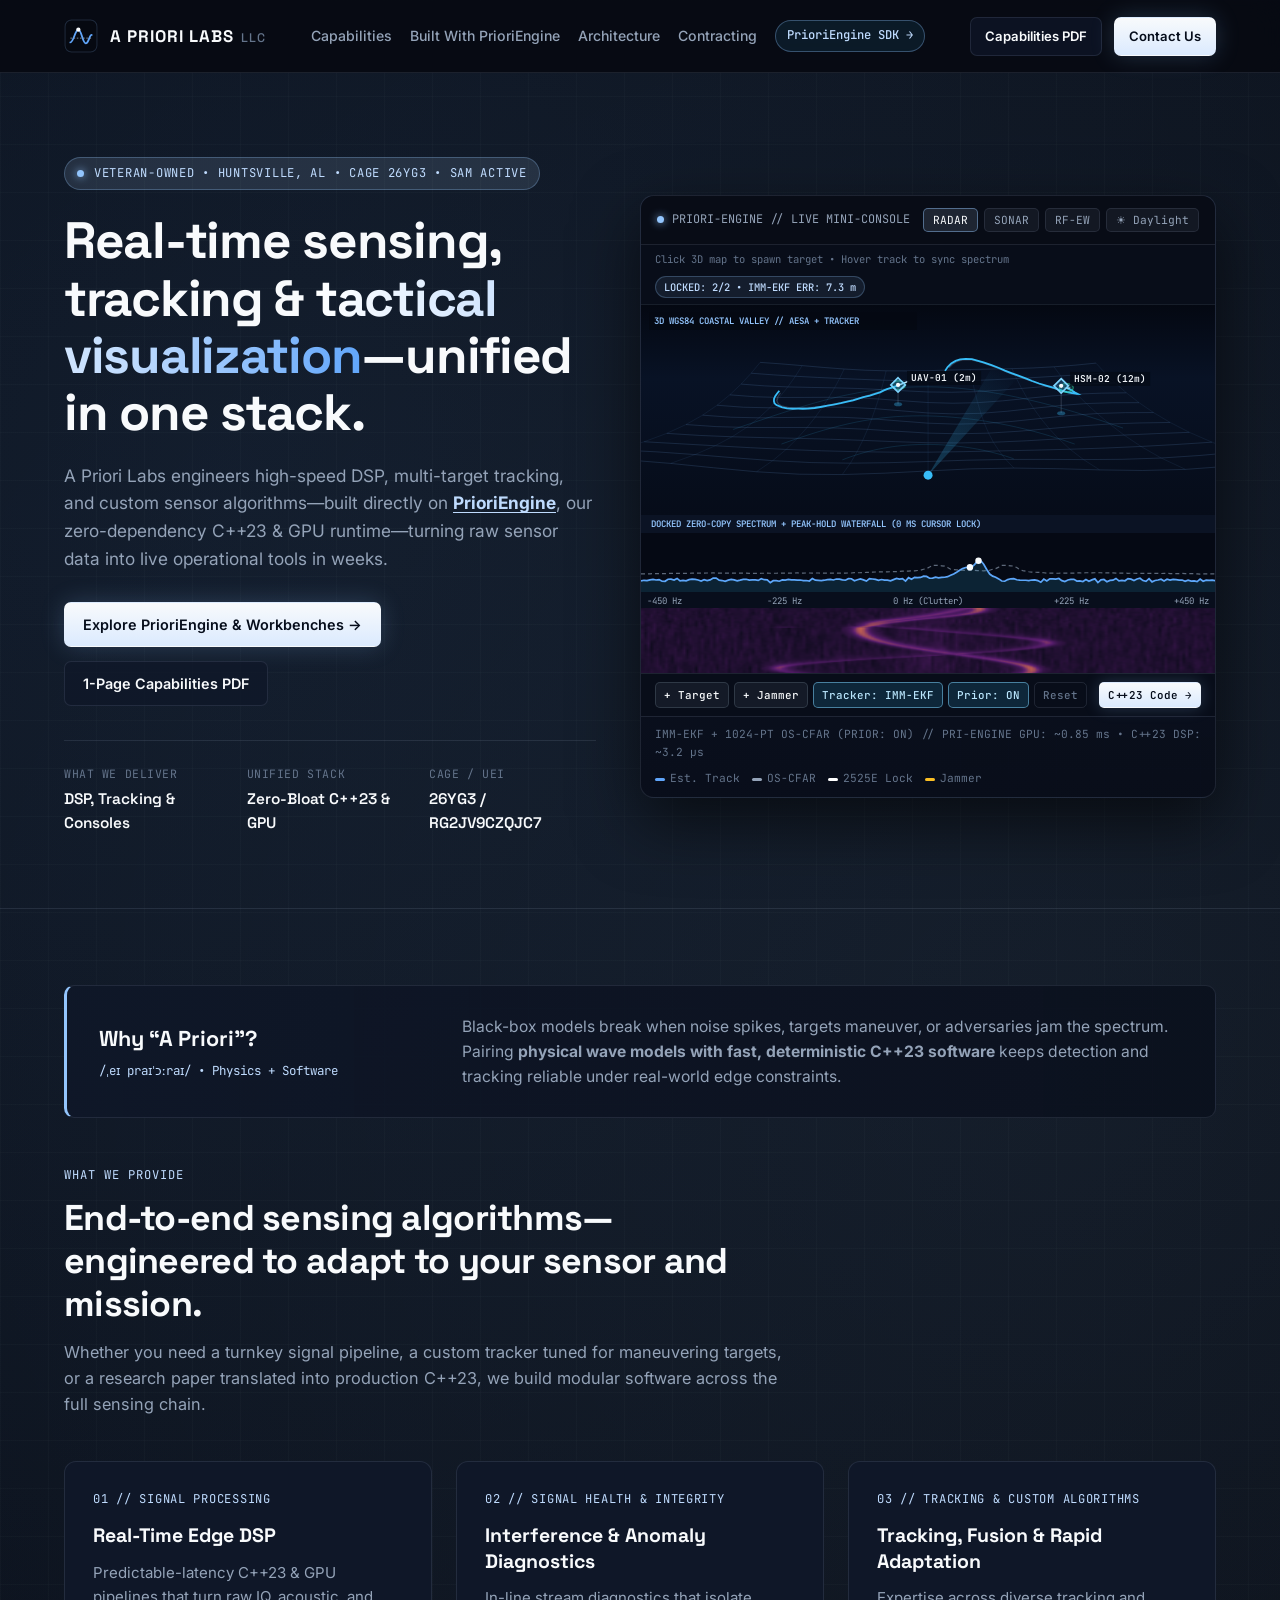
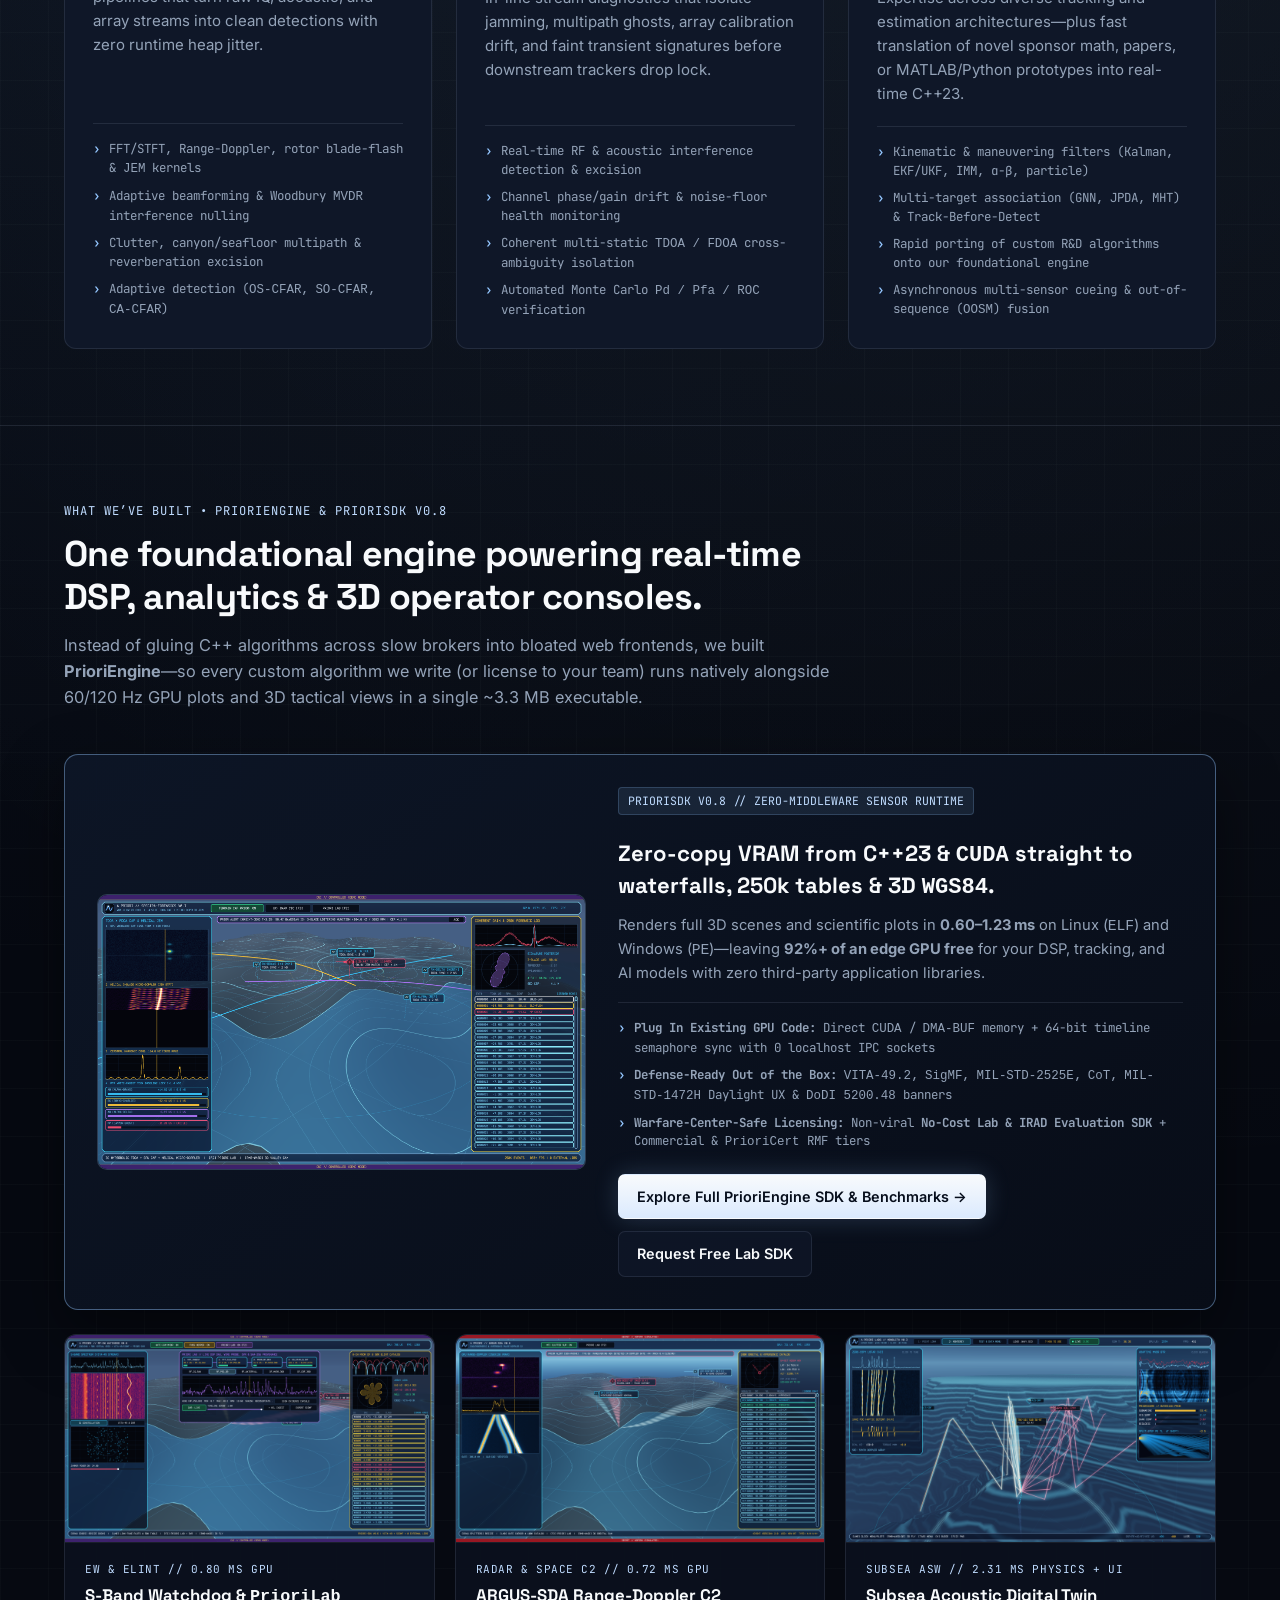
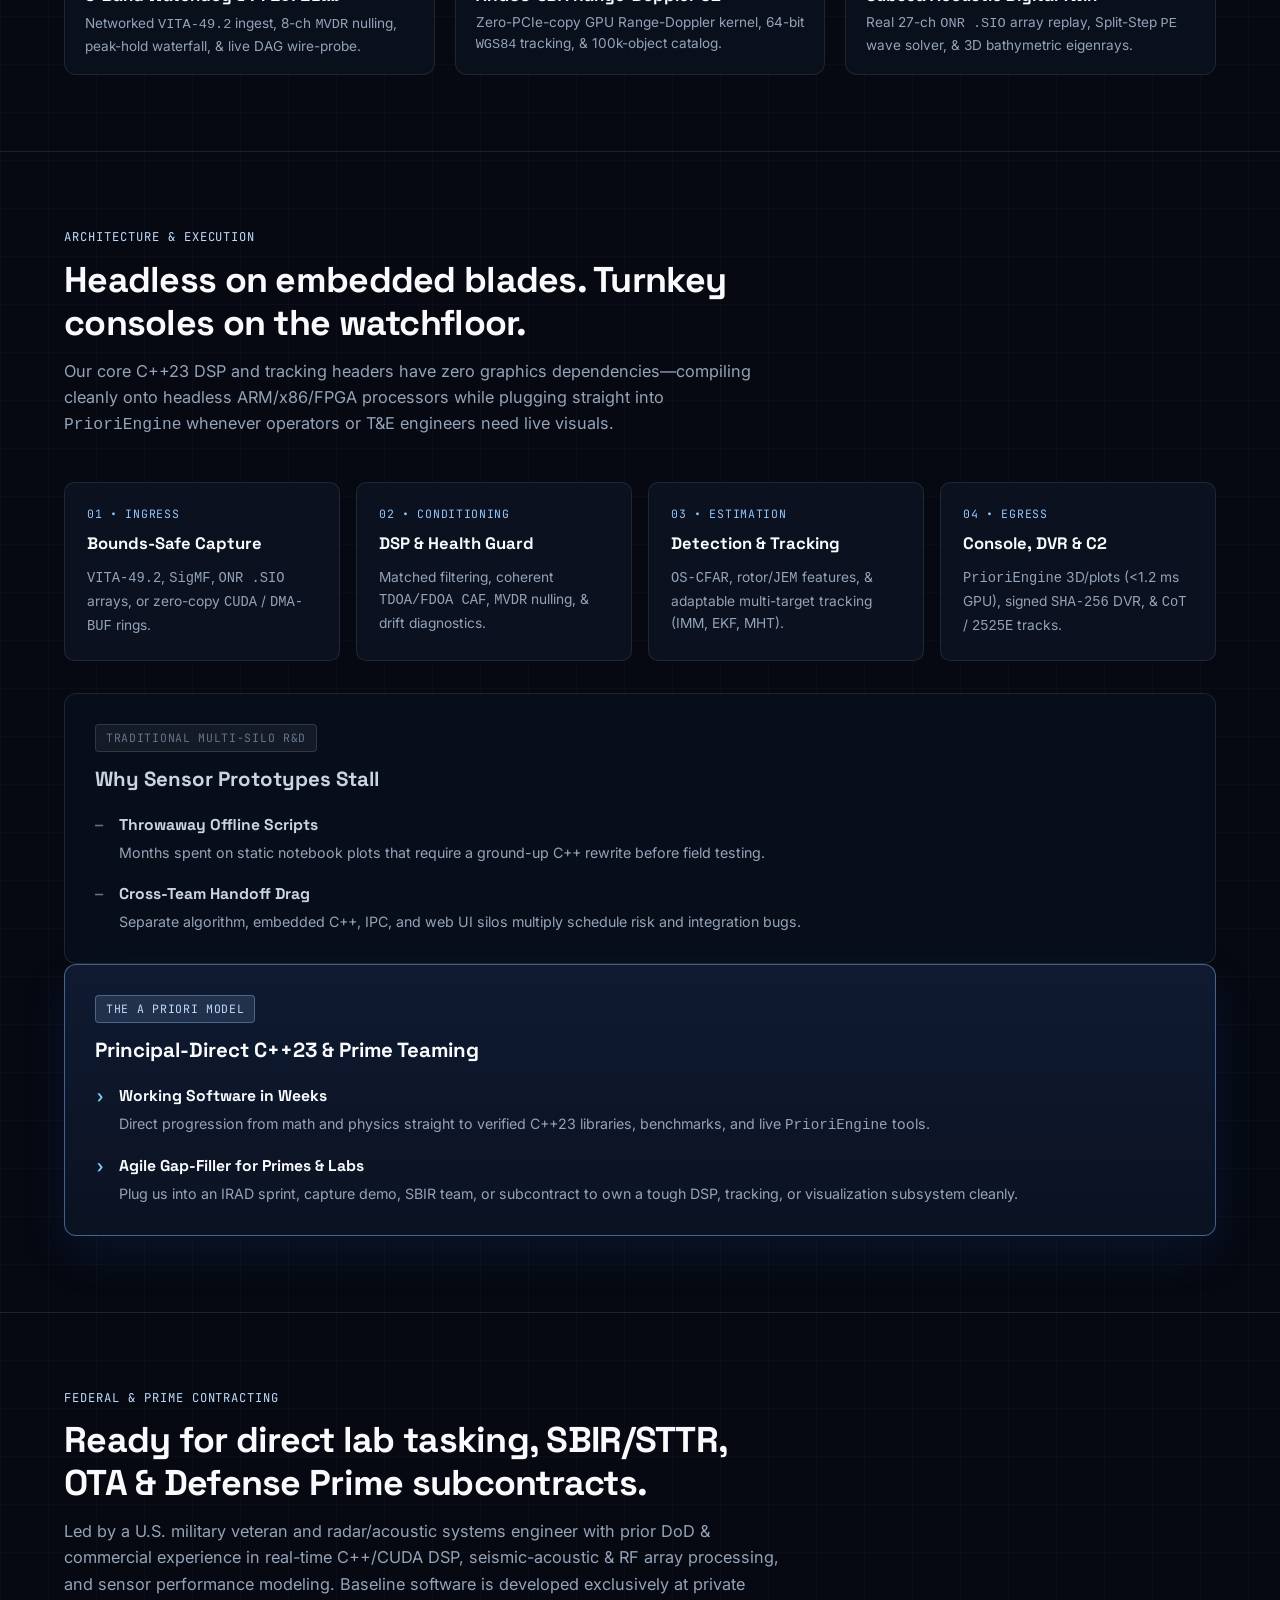
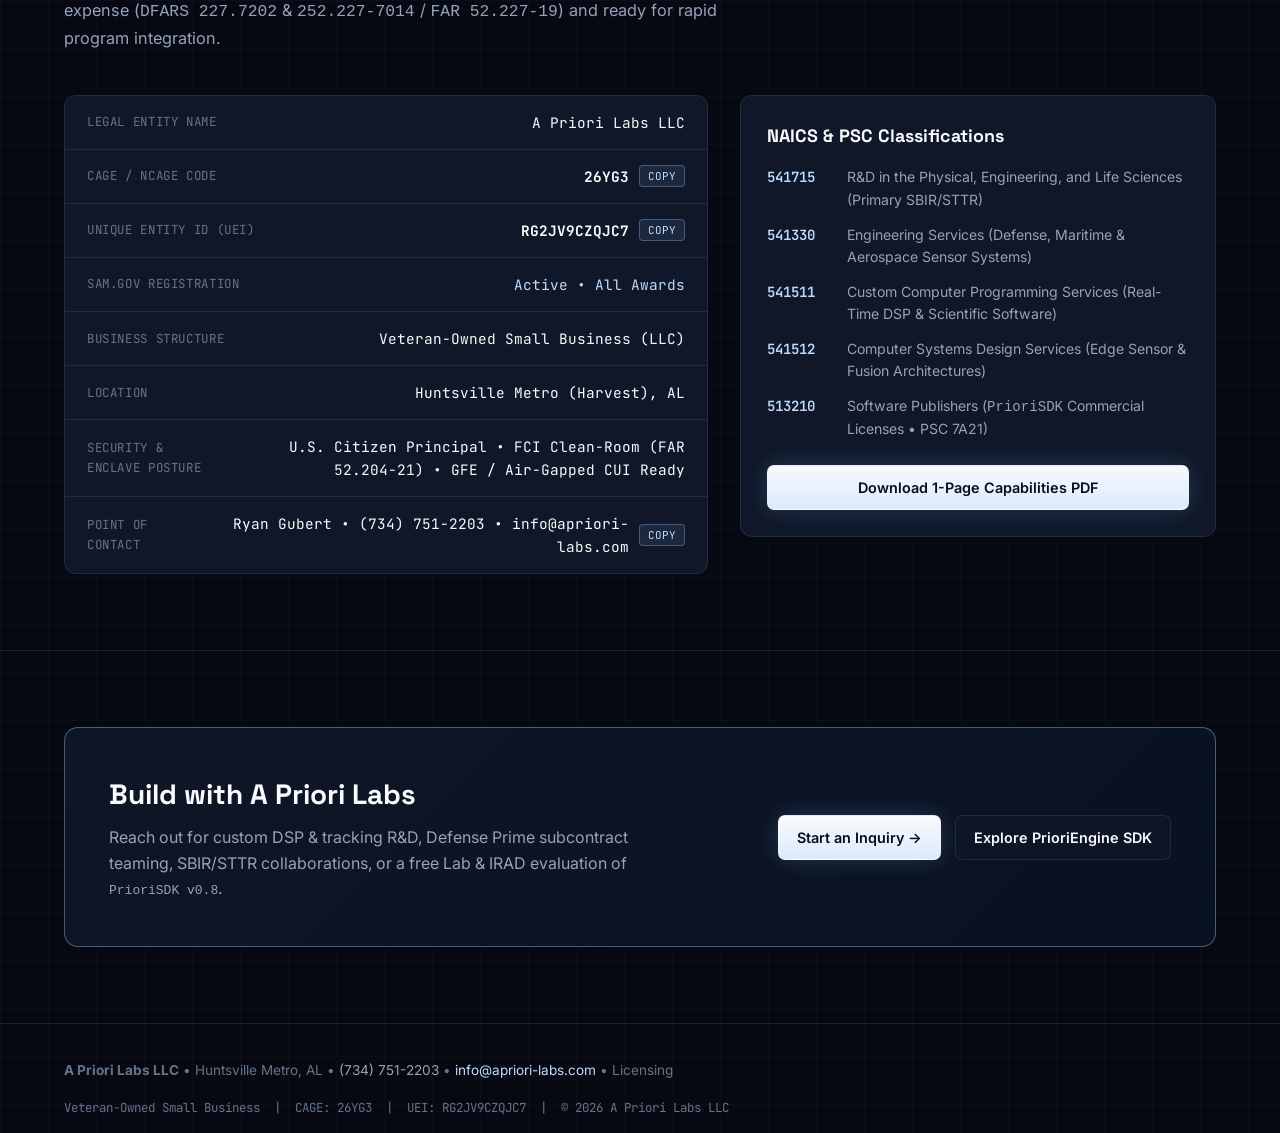
==== commit 36bdd318: "Add HUD backing pills and non-overlapping vertical bands for 3D track and jammer callouts" ====
--- a/index.html
+++ b/index.html
@@ -566,6 +566,6 @@
     </div>
   </div>
 
-  <script src="app.js?v=16"></script>
+  <script src="app.js?v=17"></script>
 </body>
 </html>
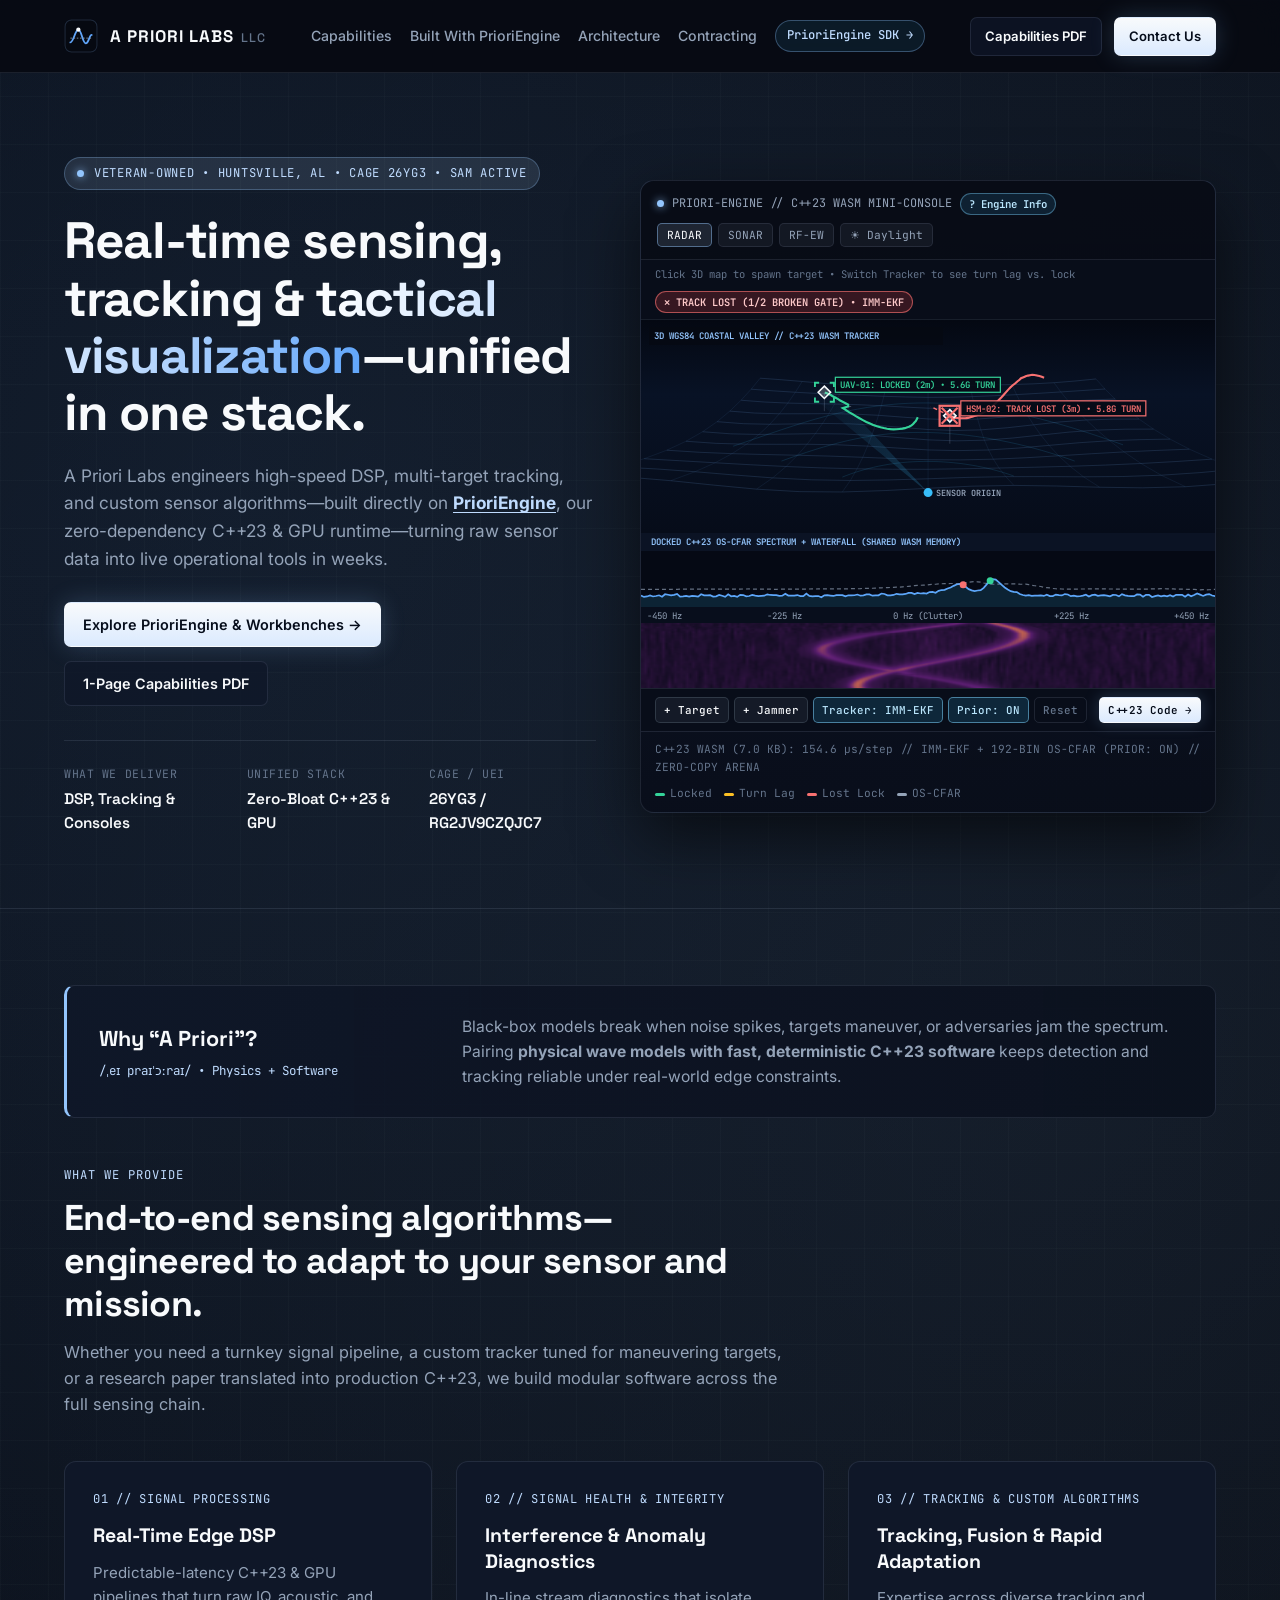
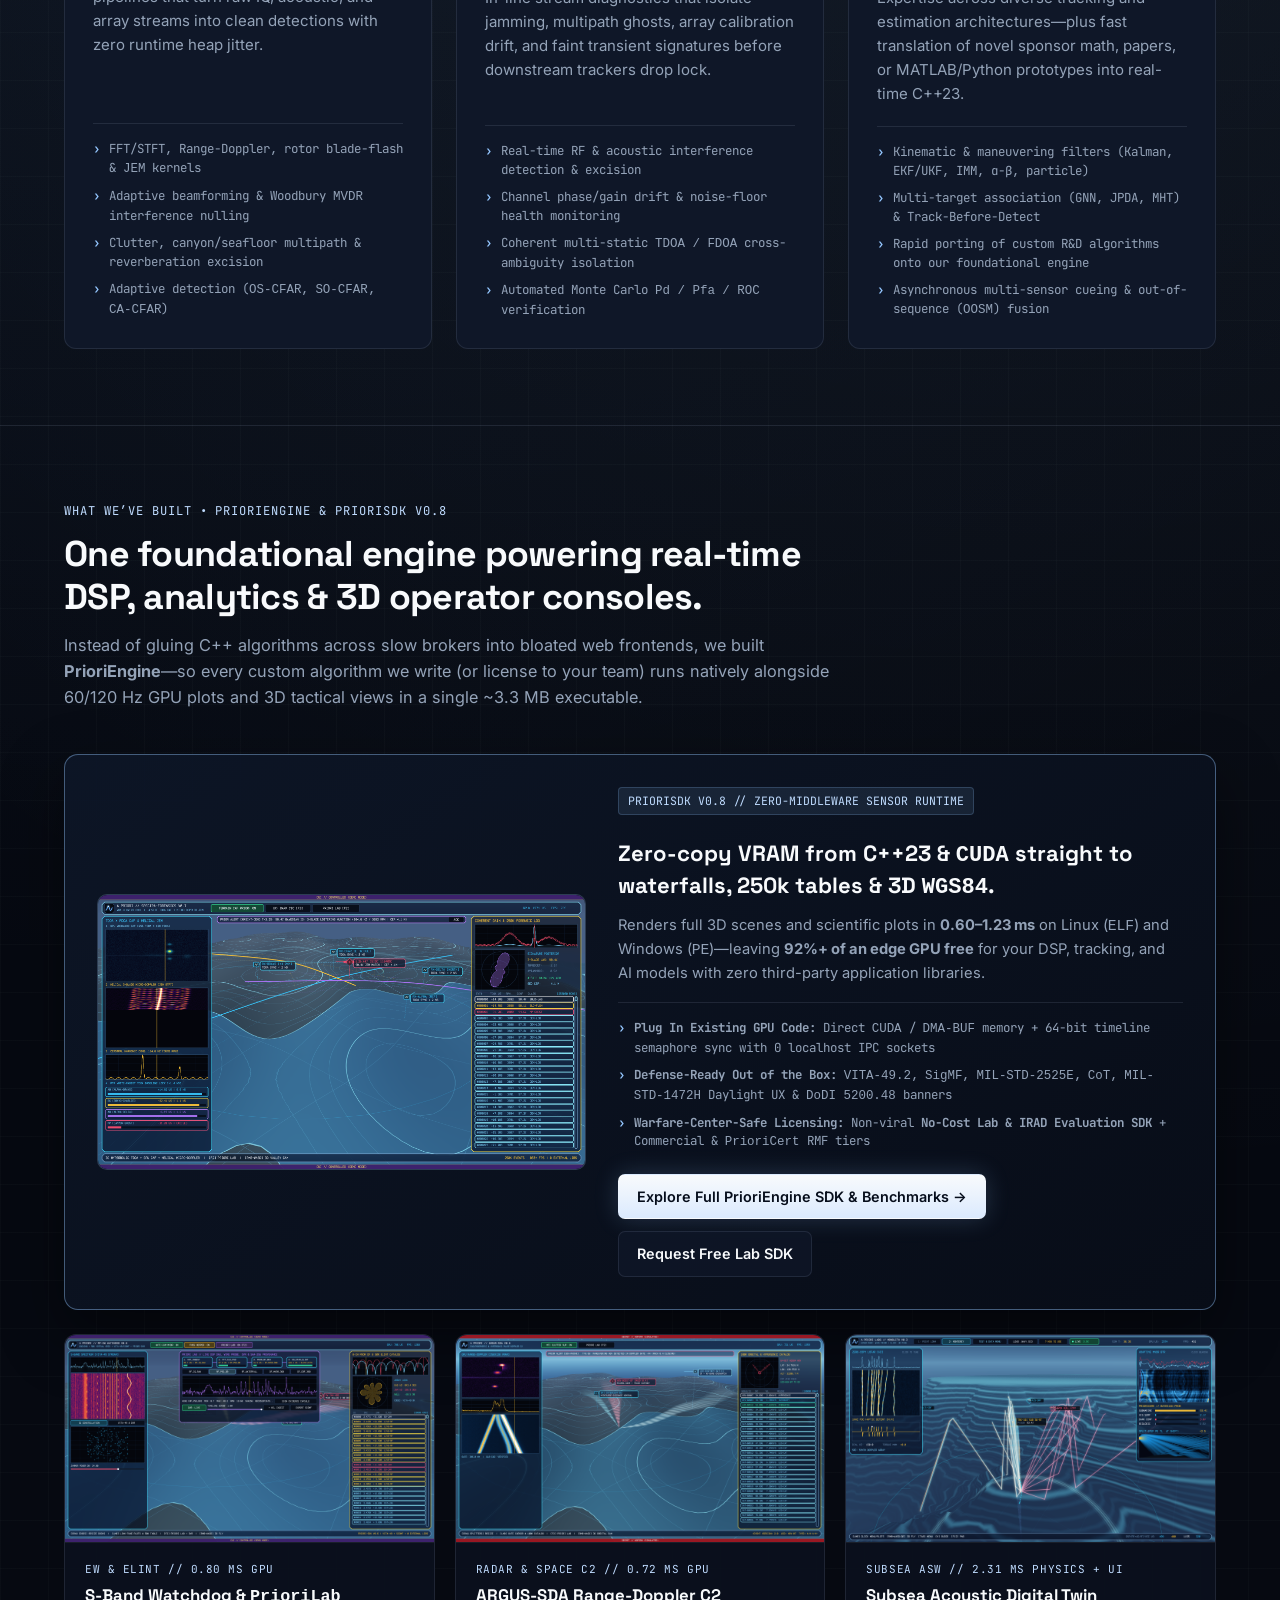
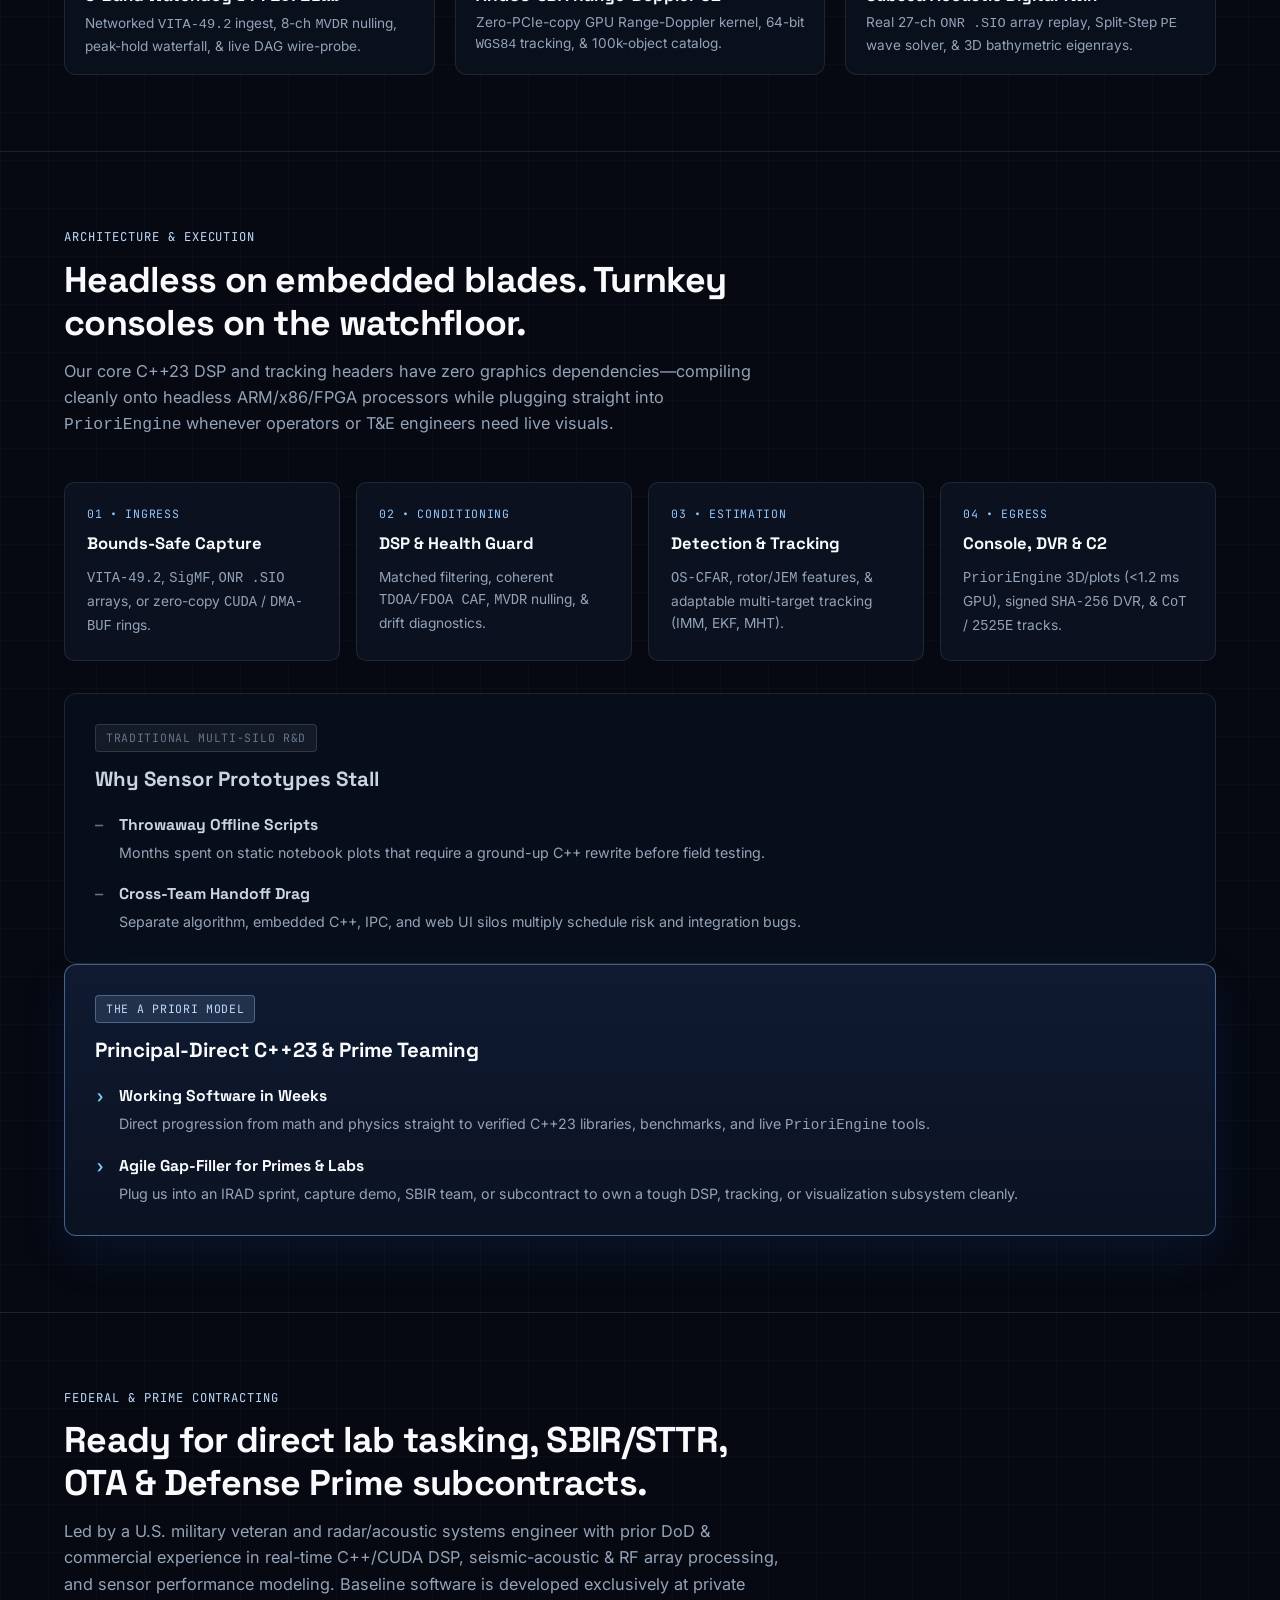
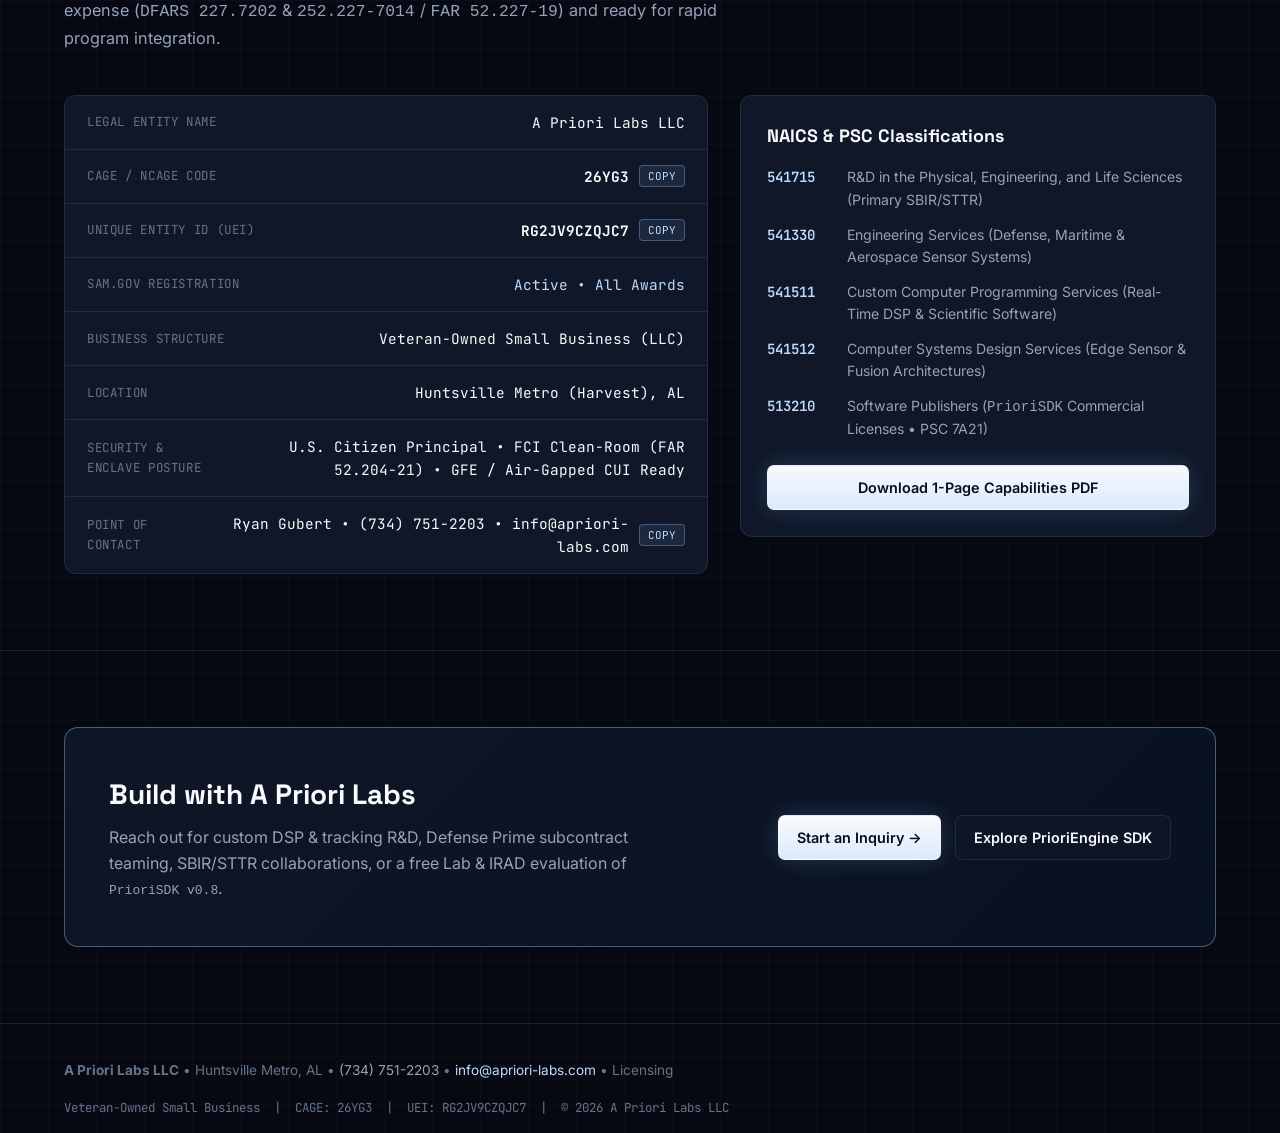
==== commit 92ae8dac: "Power Hero Mini-Console with compiled 7 KB C++23 WebAssembly (priori_core.wasm), add ? Engine Info t" ====
--- a/index.html
+++ b/index.html
@@ -42,7 +42,7 @@
   <link rel="preconnect" href="https://fonts.googleapis.com" />
   <link rel="preconnect" href="https://fonts.gstatic.com" crossorigin />
   <link href="https://fonts.googleapis.com/css2?family=Inter:wght@400;500;600;700&family=JetBrains+Mono:wght@400;500;600&family=Space+Grotesk:wght@600;700&display=swap" rel="stylesheet" />
-  <link rel="stylesheet" href="styles.css?v=16" />
+  <link rel="stylesheet" href="styles.css?v=18" />
 </head>
 <body>
   <header class="site-header">
@@ -109,12 +109,13 @@
           </div>
         </div>
 
-        <!-- Live Interactive PrioriEngine Mini-Console (Coupled 3D Terrain + Tracker + Docked Waterfall) -->
+        <!-- Live Interactive PrioriEngine Mini-Console (Coupled 3D Terrain + C++23 WASM Tracker + Docked Waterfall) -->
         <div class="dsp-panel" aria-label="Interactive PrioriEngine 3D Tracking and Spectrum Mini-Console">
           <div class="dsp-header">
             <div class="dsp-title">
               <span class="status-dot" aria-hidden="true"></span>
-              <span>PRIORI-ENGINE // LIVE MINI-CONSOLE</span>
+              <span>PRIORI-ENGINE // C++23 WASM MINI-CONSOLE</span>
+              <button class="dsp-info-btn" id="btnEngineInfo" type="button" aria-expanded="false" aria-controls="consoleInfoPopover" title="What is running in this console?">? Engine Info</button>
             </div>
             <div class="dsp-tabs" role="tablist" aria-label="Theater Mode">
               <button class="dsp-tab active" data-mode="radar" type="button">RADAR</button>
@@ -124,17 +125,28 @@
             </div>
           </div>
           <div class="dsp-subbar">
-            <span class="dsp-hint">Click 3D map to spawn target &bull; Hover track to sync spectrum</span>
-            <span id="dspScorePill" class="dsp-score-pill">LOCKED: 2/2 &bull; IMM-EKF ERR: 3.8 m</span>
+            <span class="dsp-hint">Click 3D map to spawn target &bull; Switch Tracker to see turn lag vs. lock</span>
+            <span id="dspScorePill" class="dsp-score-pill pill-ok">&#10003; 2/2 HOLDING TRACK &bull; IMM-EKF (3.1m)</span>
           </div>
           <div class="dsp-canvas-wrap">
+            <div class="console-info-popover" id="consoleInfoPopover" hidden>
+              <div style="display: flex; justify-content: space-between; align-items: center; margin-bottom: 4px;">
+                <strong>What You&rsquo;re Seeing &amp; How PrioriEngine Is Used Here</strong>
+                <button class="copy-btn" id="btnCloseEngineInfo" type="button" style="padding: 2px 7px;">CLOSE &times;</button>
+              </div>
+              <ul>
+                <li><strong>Real C++23 Engine Core (<code>priori_core.wasm</code> &bull; 7.0 KB):</strong> The kinematic trackers (<code>IMM-EKF</code>, <code>Kalman</code>, <code>&alpha;-&beta;</code>) and 65th-percentile <code>OS-CFAR</code> detector run live at 60 Hz in <strong>compiled freestanding C++23 WebAssembly</strong> (0 external libraries), sharing a zero-copy <code>Float32Array</code> tensor arena with the viewport—just like our native Vulkan <code>Linux ELF</code> / <code>Windows PE</code> runtime.</li>
+                <li><strong>Scene Layout:</strong> Top pane shows a bottom-center sensor scanning a 3D valley while targets fly figure-8 paths with <strong>5.5G evasive turns</strong>; bottom dock shows the coupled Doppler spectrum &amp; waterfall.</li>
+                <li><strong>See Tracker Lock vs. Failure:</strong> Switch <code>Tracker: IMM-EKF</code> &rarr; <code>Basic &alpha;-&beta;</code> to watch fixed-gain tracking <strong>break its 38m gate and coast off-target (red)</strong> in sharp turns, then switch back to <code>IMM-EKF</code> to re-lock (green)!</li>
+              </ul>
+            </div>
             <canvas id="dspCanvas"></canvas>
           </div>
           <div class="dsp-controls" aria-label="Mini-Console Controls">
             <div class="sim-btn-group">
-              <button class="sim-btn" id="btnSpawnStealth" type="button" title="Inject maneuvering low-SNR contact">+ Target</button>
+              <button class="sim-btn" id="btnSpawnStealth" type="button" title="Inject maneuvering contact">+ Target</button>
               <button class="sim-btn" id="btnSpawnJammer" type="button" title="Inject directional jammer strobe">+ Jammer</button>
-              <button class="sim-btn sim-btn-toggle active" id="btnTrackerCycle" type="button" title="Cycle tracking filter: IMM-EKF vs. Kalman vs. Basic alpha-beta">Tracker: IMM-EKF</button>
+              <button class="sim-btn sim-btn-toggle active" id="btnTrackerCycle" type="button" title="Cycle C++23 tracker: IMM-EKF (holds turns) vs. Kalman (turn lag) vs. Basic alpha-beta (loses lock)">Tracker: IMM-EKF</button>
               <button class="sim-btn sim-btn-toggle active" id="btnPriorToggle" type="button" aria-pressed="true" title="Toggle adaptive clutter &amp; jammer nulling">Prior: ON</button>
               <button class="sim-btn sim-btn-ghost" id="btnResetSim" type="button" title="Reset scenario">Reset</button>
             </div>
@@ -143,12 +155,12 @@
             </button>
           </div>
           <div class="dsp-footer">
-            <span id="dspReadout">IMM-EKF + 1024-PT OS-CFAR (PRIOR: ON) // PRI-ENGINE GPU: ~0.85 ms &bull; C++23 DSP: ~3.2 &mu;s</span>
+            <span id="dspReadout">C++23 WASM (7.0 KB): ACTIVE // IMM-EKF + 192-BIN OS-CFAR // ZERO-COPY ARENA</span>
             <div class="dsp-legend">
-              <span class="legend-item"><span class="swatch swatch-blue"></span>Est. Track</span>
+              <span class="legend-item"><span class="swatch" style="background:#34d399;"></span>Locked</span>
+              <span class="legend-item"><span class="swatch swatch-amber"></span>Turn Lag</span>
+              <span class="legend-item"><span class="swatch" style="background:#f87171;"></span>Lost Lock</span>
               <span class="legend-item"><span class="swatch swatch-slate"></span>OS-CFAR</span>
-              <span class="legend-item"><span class="swatch swatch-white"></span>2525E Lock</span>
-              <span class="legend-item"><span class="swatch swatch-amber"></span>Jammer</span>
             </div>
           </div>
         </div>
@@ -566,6 +578,6 @@
     </div>
   </div>
 
-  <script src="app.js?v=17"></script>
+  <script src="app.js?v=18"></script>
 </body>
 </html>
--- a/styles.css
+++ b/styles.css
@@ -349,8 +349,120 @@
   border: 1px solid rgba(147, 197, 253, 0.25);
   padding: 2px 8px;
   border-radius: 999px;
-  font-weight: 500;
+  font-weight: 600;
   font-size: 0.65rem;
+  transition: all 0.18s ease;
+}
+
+.dsp-score-pill.pill-ok {
+  color: #6ee7b7;
+  background: rgba(16, 185, 129, 0.14);
+  border-color: rgba(52, 211, 153, 0.45);
+}
+
+.dsp-score-pill.pill-warn {
+  color: #fde68a;
+  background: rgba(245, 158, 11, 0.16);
+  border-color: rgba(251, 191, 36, 0.5);
+}
+
+.dsp-score-pill.pill-lost {
+  color: #fecaca;
+  background: rgba(239, 68, 68, 0.2);
+  border-color: rgba(248, 113, 113, 0.62);
+}
+
+.dsp-panel.theme-daylight .dsp-score-pill.pill-ok {
+  color: #065f46;
+  background: rgba(16, 185, 129, 0.16);
+  border-color: rgba(5, 150, 105, 0.45);
+}
+
+.dsp-panel.theme-daylight .dsp-score-pill.pill-warn {
+  color: #92400e;
+  background: rgba(245, 158, 11, 0.18);
+  border-color: rgba(217, 119, 6, 0.48);
+}
+
+.dsp-panel.theme-daylight .dsp-score-pill.pill-lost {
+  color: #991b1b;
+  background: rgba(239, 68, 68, 0.16);
+  border-color: rgba(220, 38, 38, 0.52);
+}
+
+.dsp-info-btn {
+  background: rgba(56, 189, 248, 0.12);
+  border: 1px solid rgba(125, 211, 252, 0.4);
+  color: #bae6fd;
+  font-family: var(--font-mono);
+  font-size: 0.67rem;
+  font-weight: 600;
+  padding: 3px 8px;
+  border-radius: 999px;
+  cursor: pointer;
+  transition: all 0.15s ease;
+}
+
+.dsp-info-btn:hover,
+.dsp-info-btn.active {
+  background: rgba(56, 189, 248, 0.25);
+  color: #ffffff;
+  border-color: #7dd3fc;
+}
+
+.dsp-panel.theme-daylight .dsp-info-btn {
+  background: rgba(2, 132, 199, 0.12);
+  border-color: rgba(2, 132, 199, 0.4);
+  color: #0369a1;
+}
+
+.console-info-popover {
+  position: absolute;
+  top: 8px;
+  left: 8px;
+  right: 8px;
+  z-index: 12;
+  background: rgba(7, 12, 24, 0.96);
+  border: 1px solid rgba(125, 211, 252, 0.52);
+  border-radius: 9px;
+  padding: 13px 15px;
+  box-shadow: 0 18px 42px rgba(0, 0, 0, 0.72);
+  color: #e2e8f0;
+  font-size: 0.79rem;
+  line-height: 1.5;
+  cursor: default;
+}
+
+.console-info-popover[hidden] {
+  display: none !important;
+}
+
+.console-info-popover strong {
+  color: #ffffff;
+}
+
+.console-info-popover ul {
+  margin: 7px 0 0;
+  padding-left: 16px;
+  display: flex;
+  flex-direction: column;
+  gap: 4px;
+  color: #cbd5e1;
+}
+
+.dsp-panel.theme-daylight .console-info-popover {
+  background: rgba(255, 255, 255, 0.97);
+  border-color: #0284c7;
+  color: #1e293b;
+  box-shadow: 0 16px 36px rgba(15, 23, 42, 0.24);
+}
+
+.dsp-panel.theme-daylight .console-info-popover strong {
+  color: #0f172a;
+}
+
+.dsp-panel.theme-daylight .console-info-popover ul {
+  color: #334155;
 }
 
 .dsp-canvas-wrap {
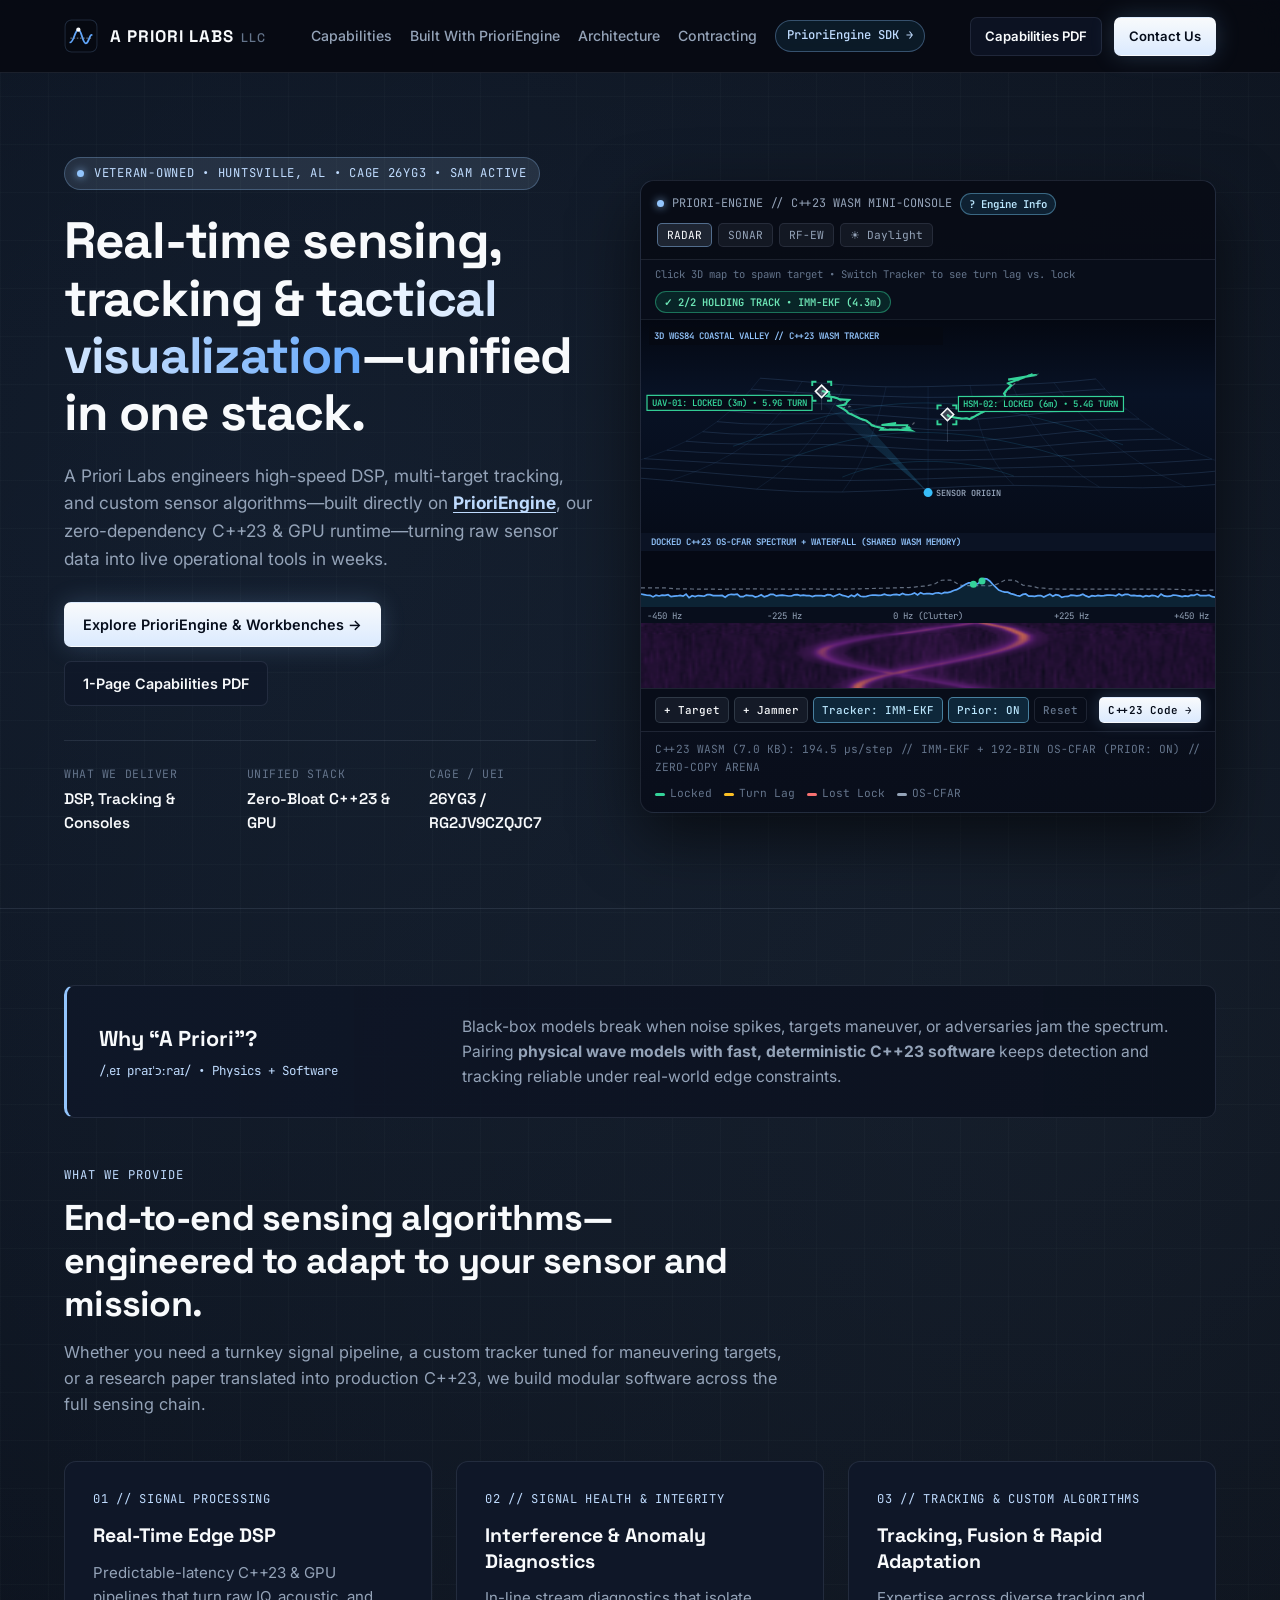
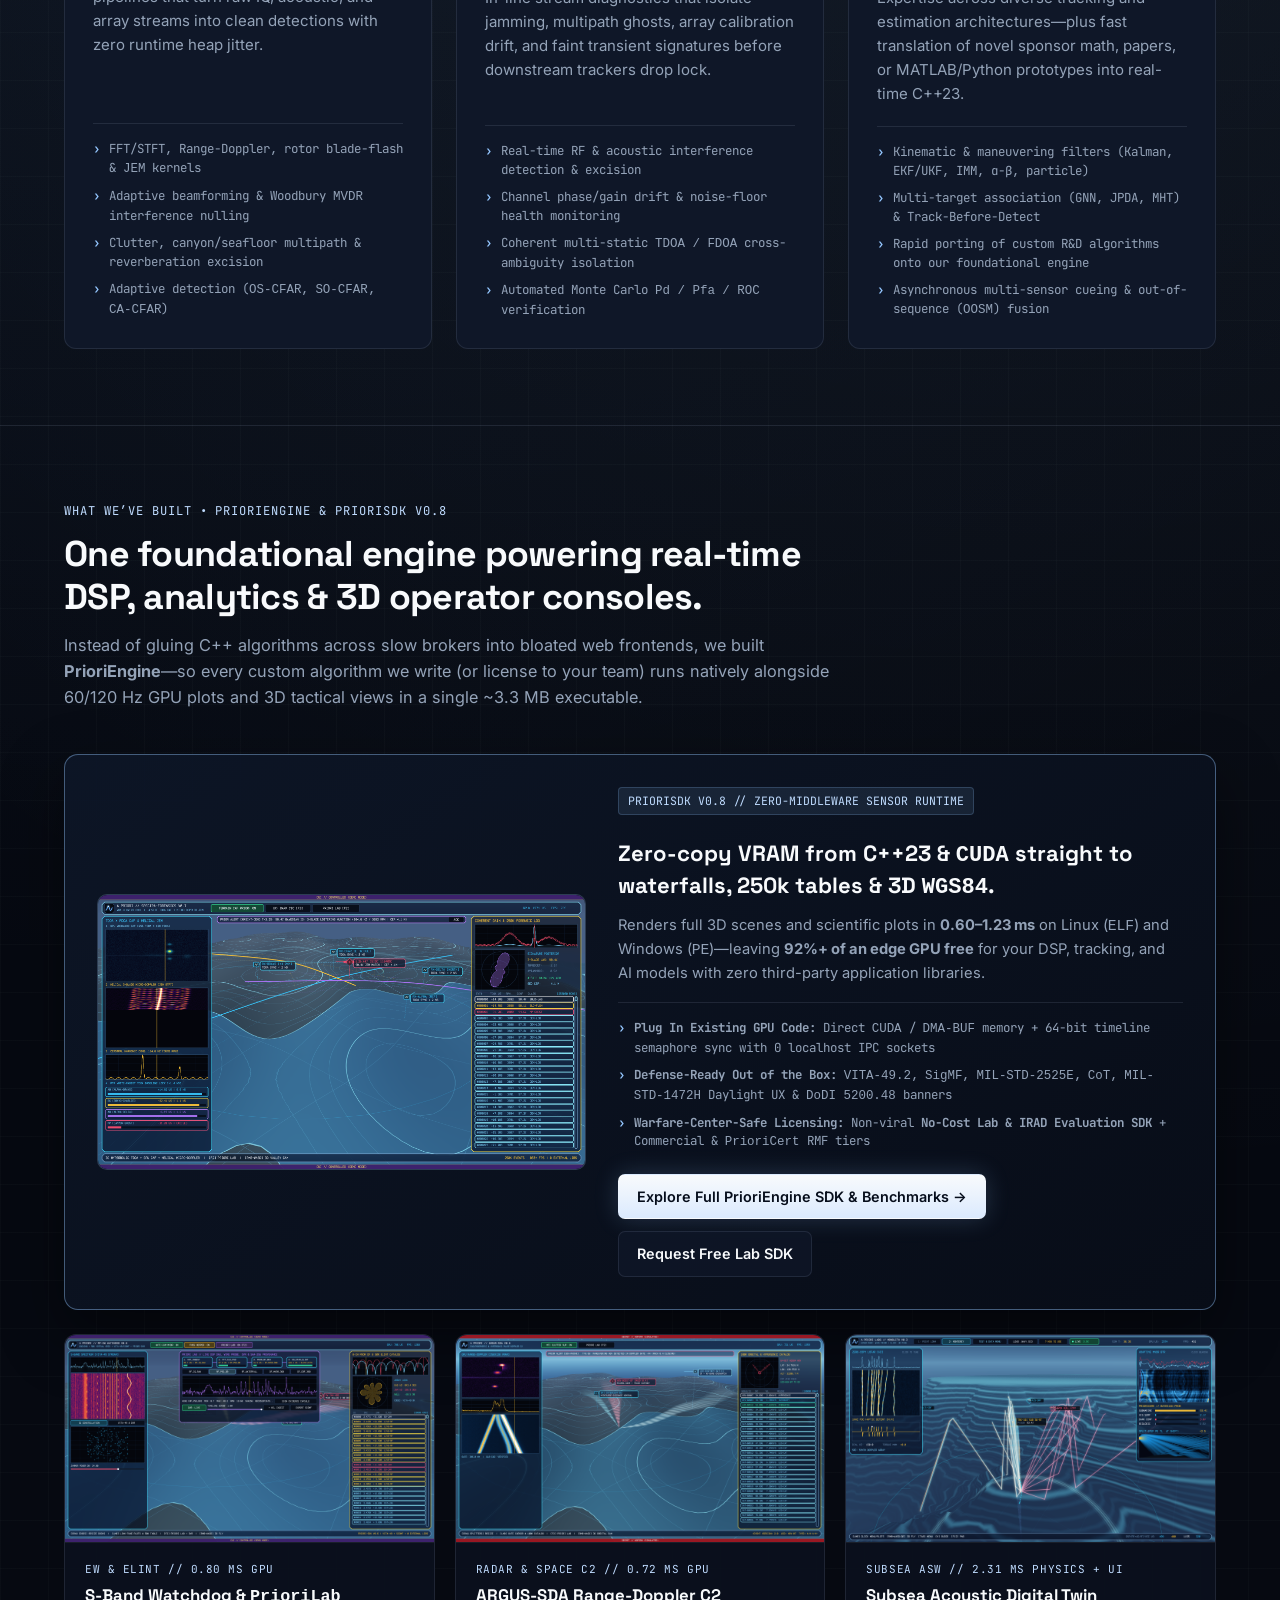
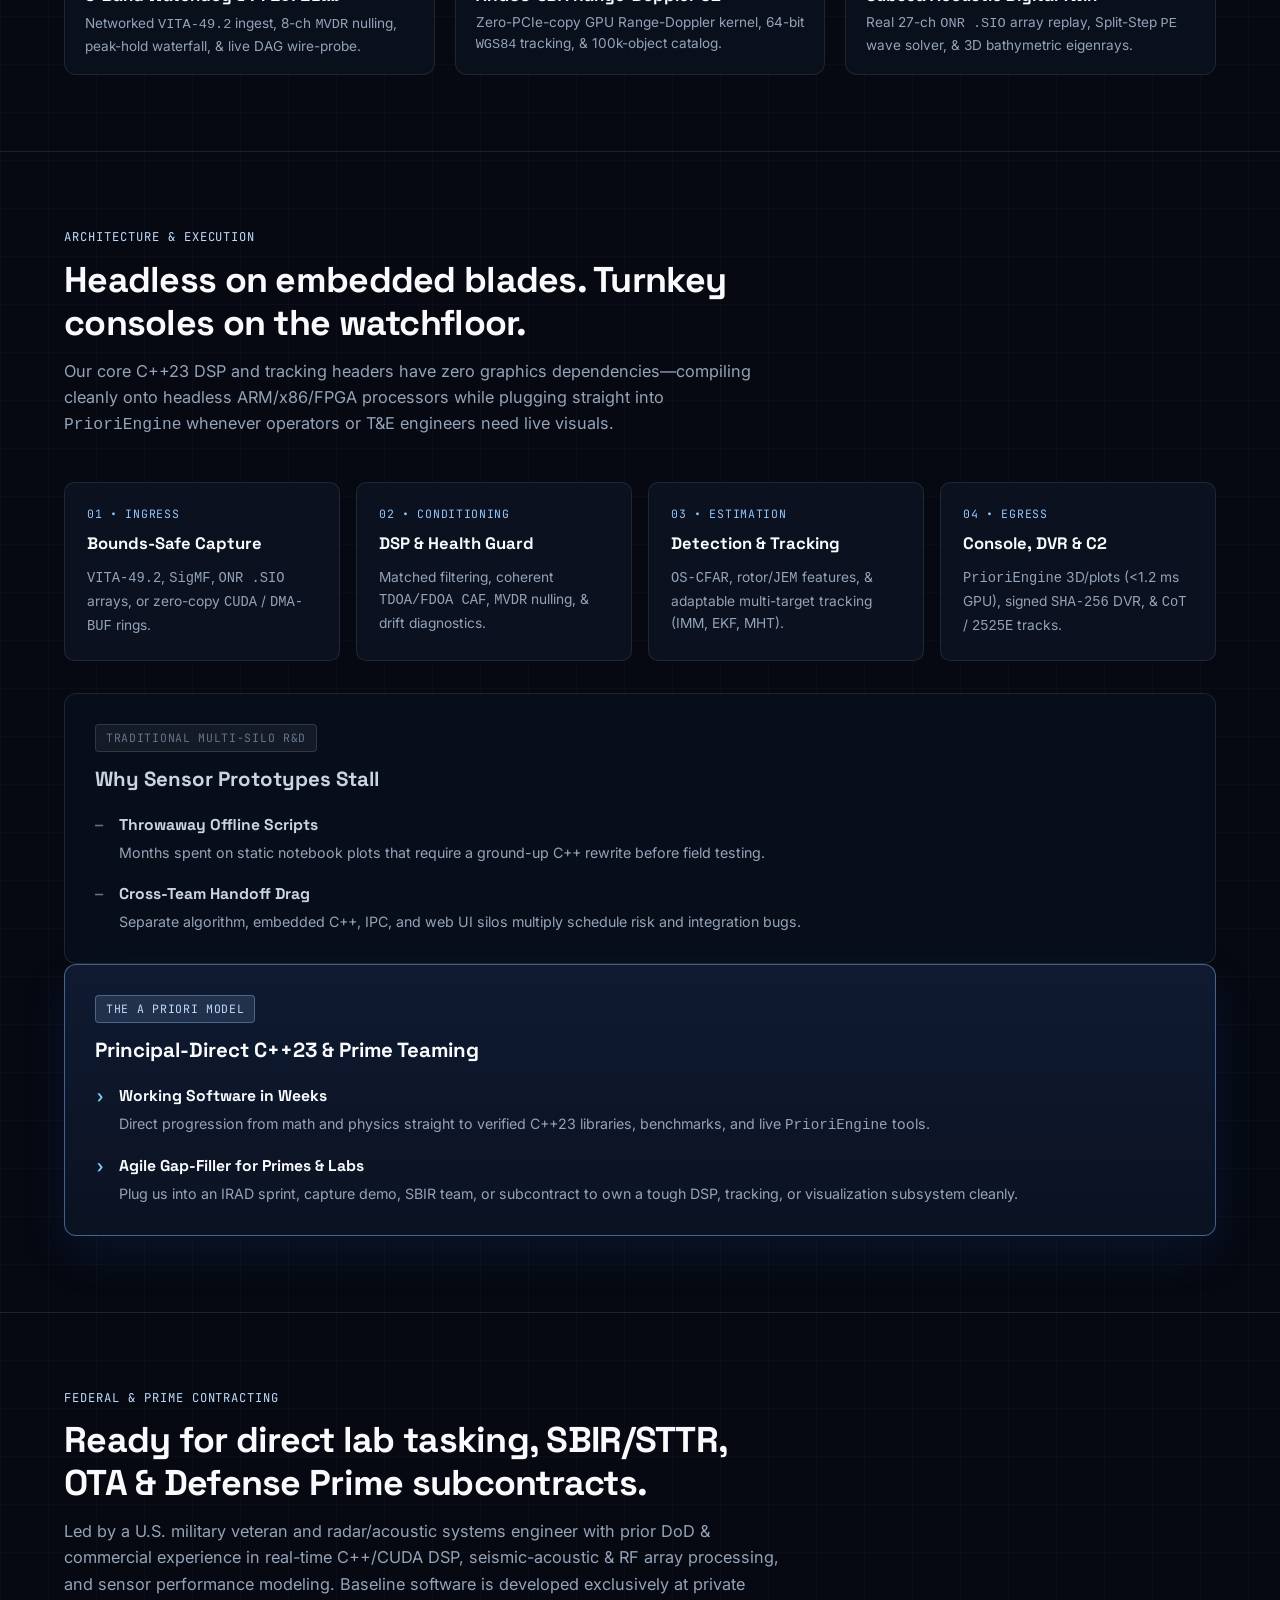
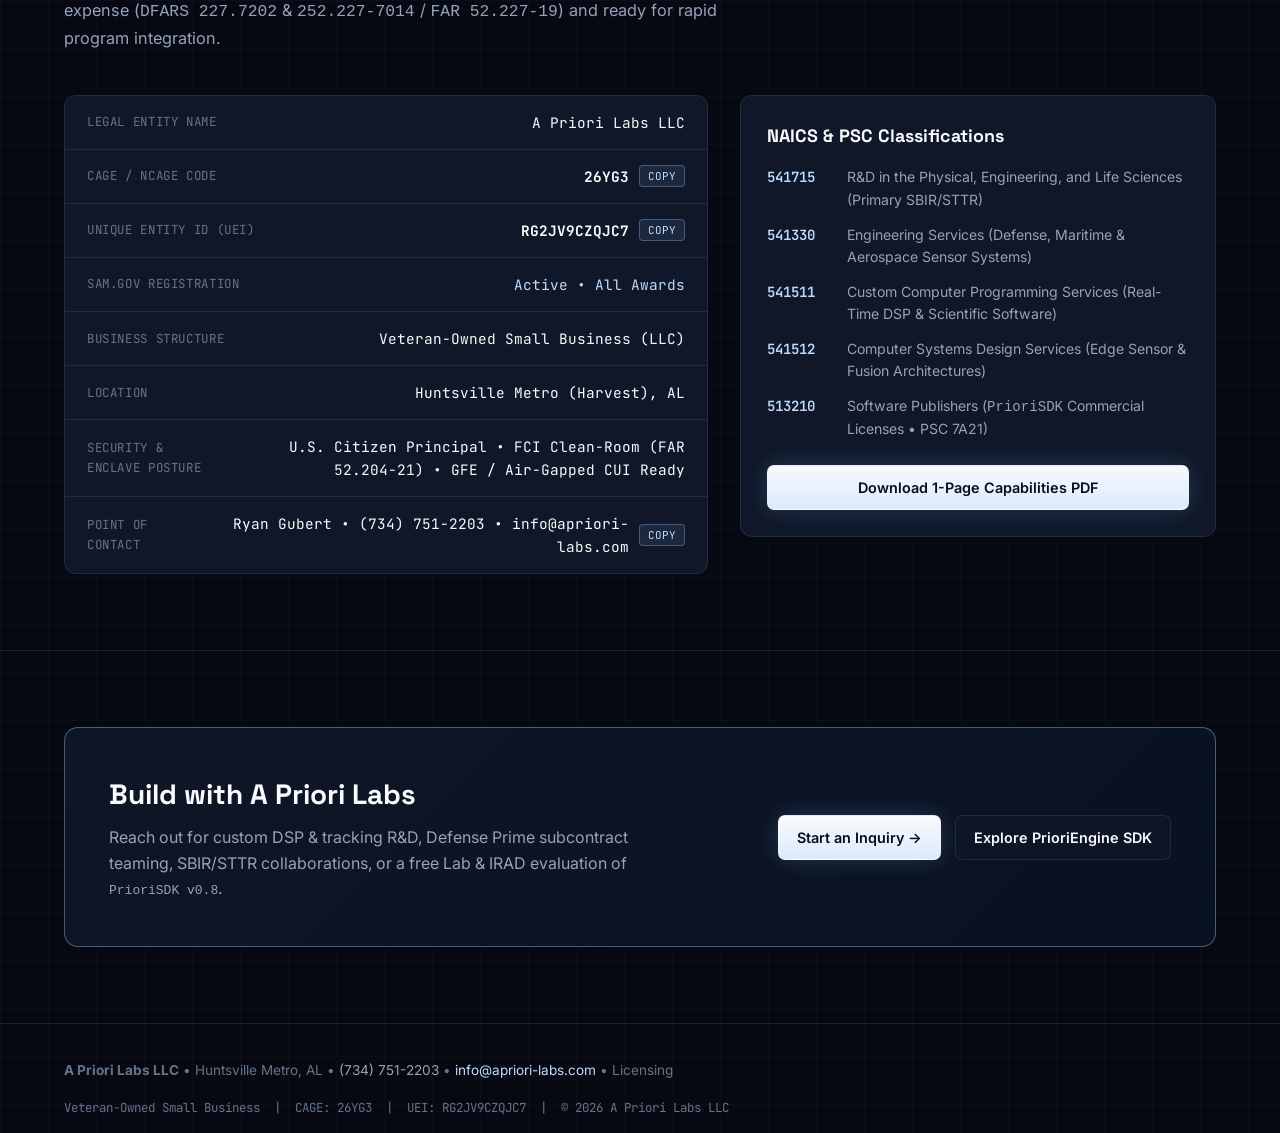
==== commit da5c70b6: "Use realistic 3.8 Hz scan revisit in priori_core.wasm for unmistakable turn lag and gate-break coast" ====
--- a/index.html
+++ b/index.html
@@ -578,6 +578,6 @@
     </div>
   </div>
 
-  <script src="app.js?v=18"></script>
+  <script src="app.js?v=19"></script>
 </body>
 </html>
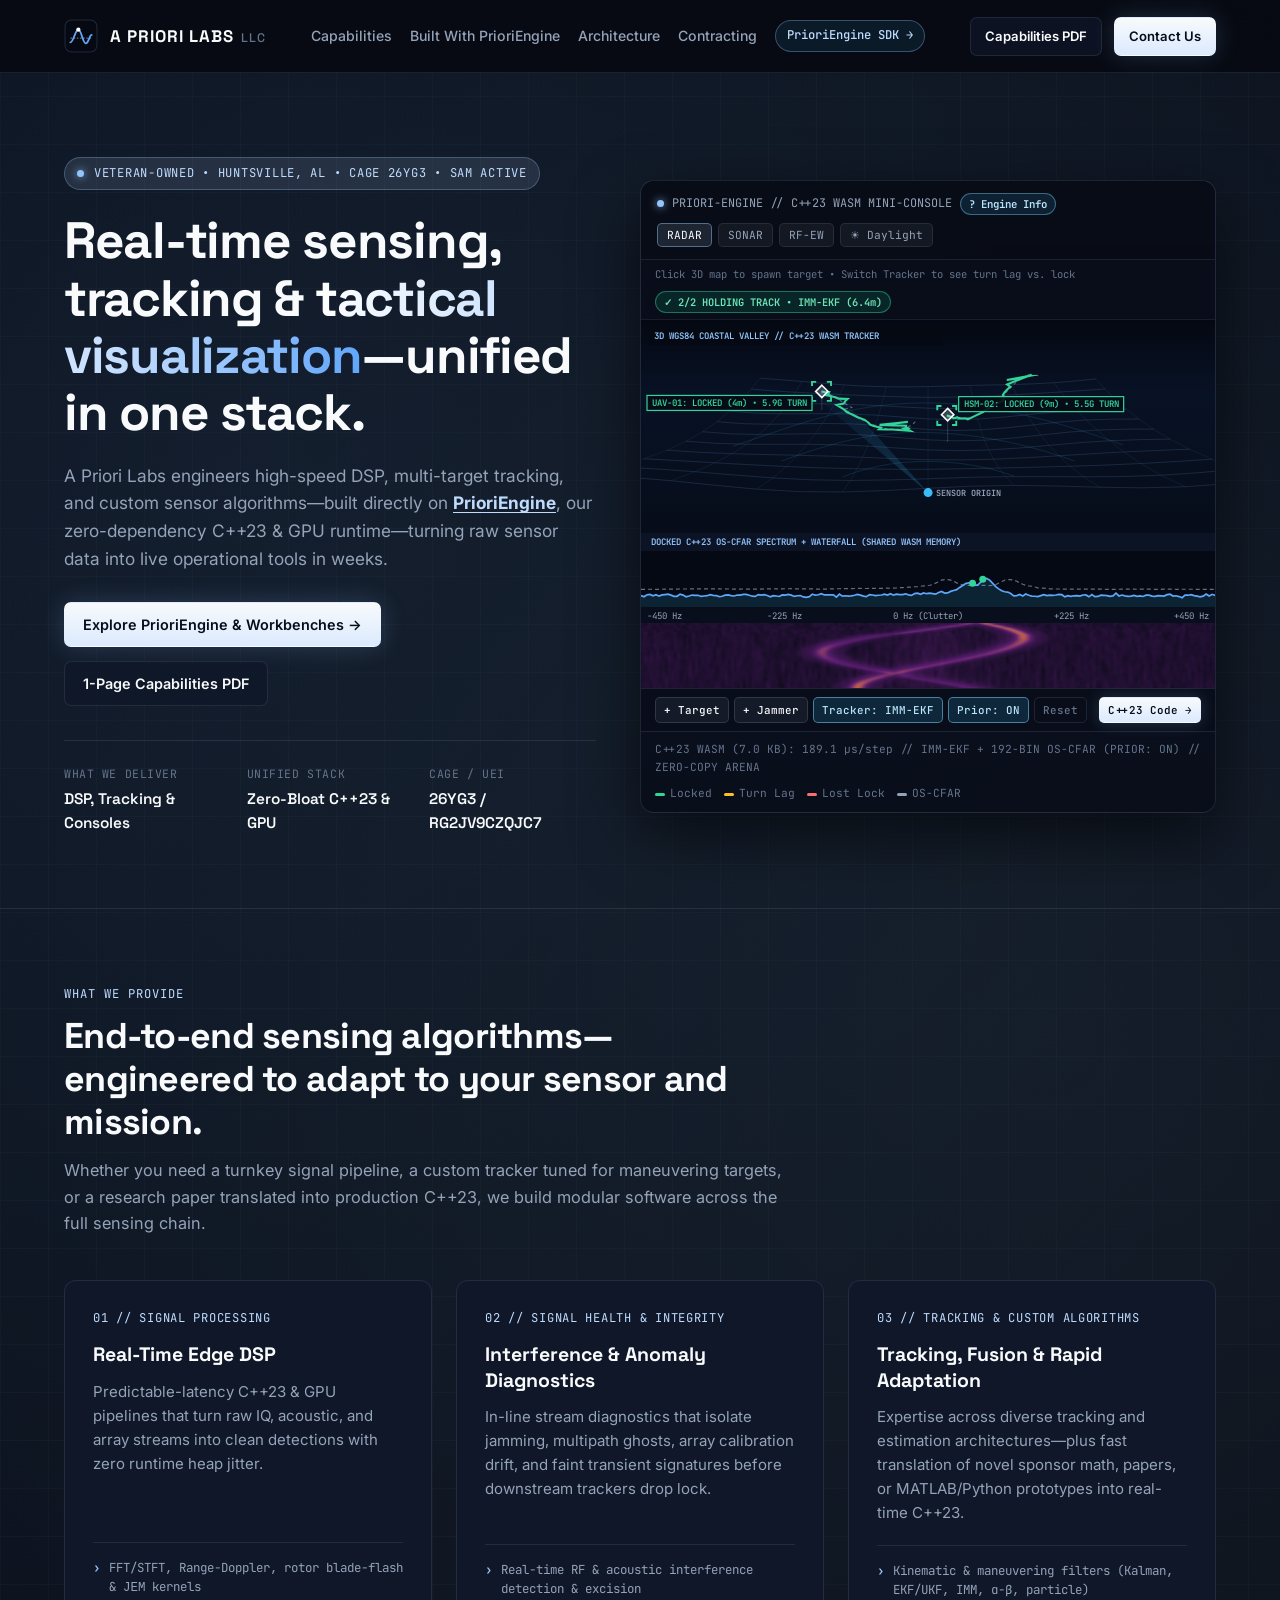
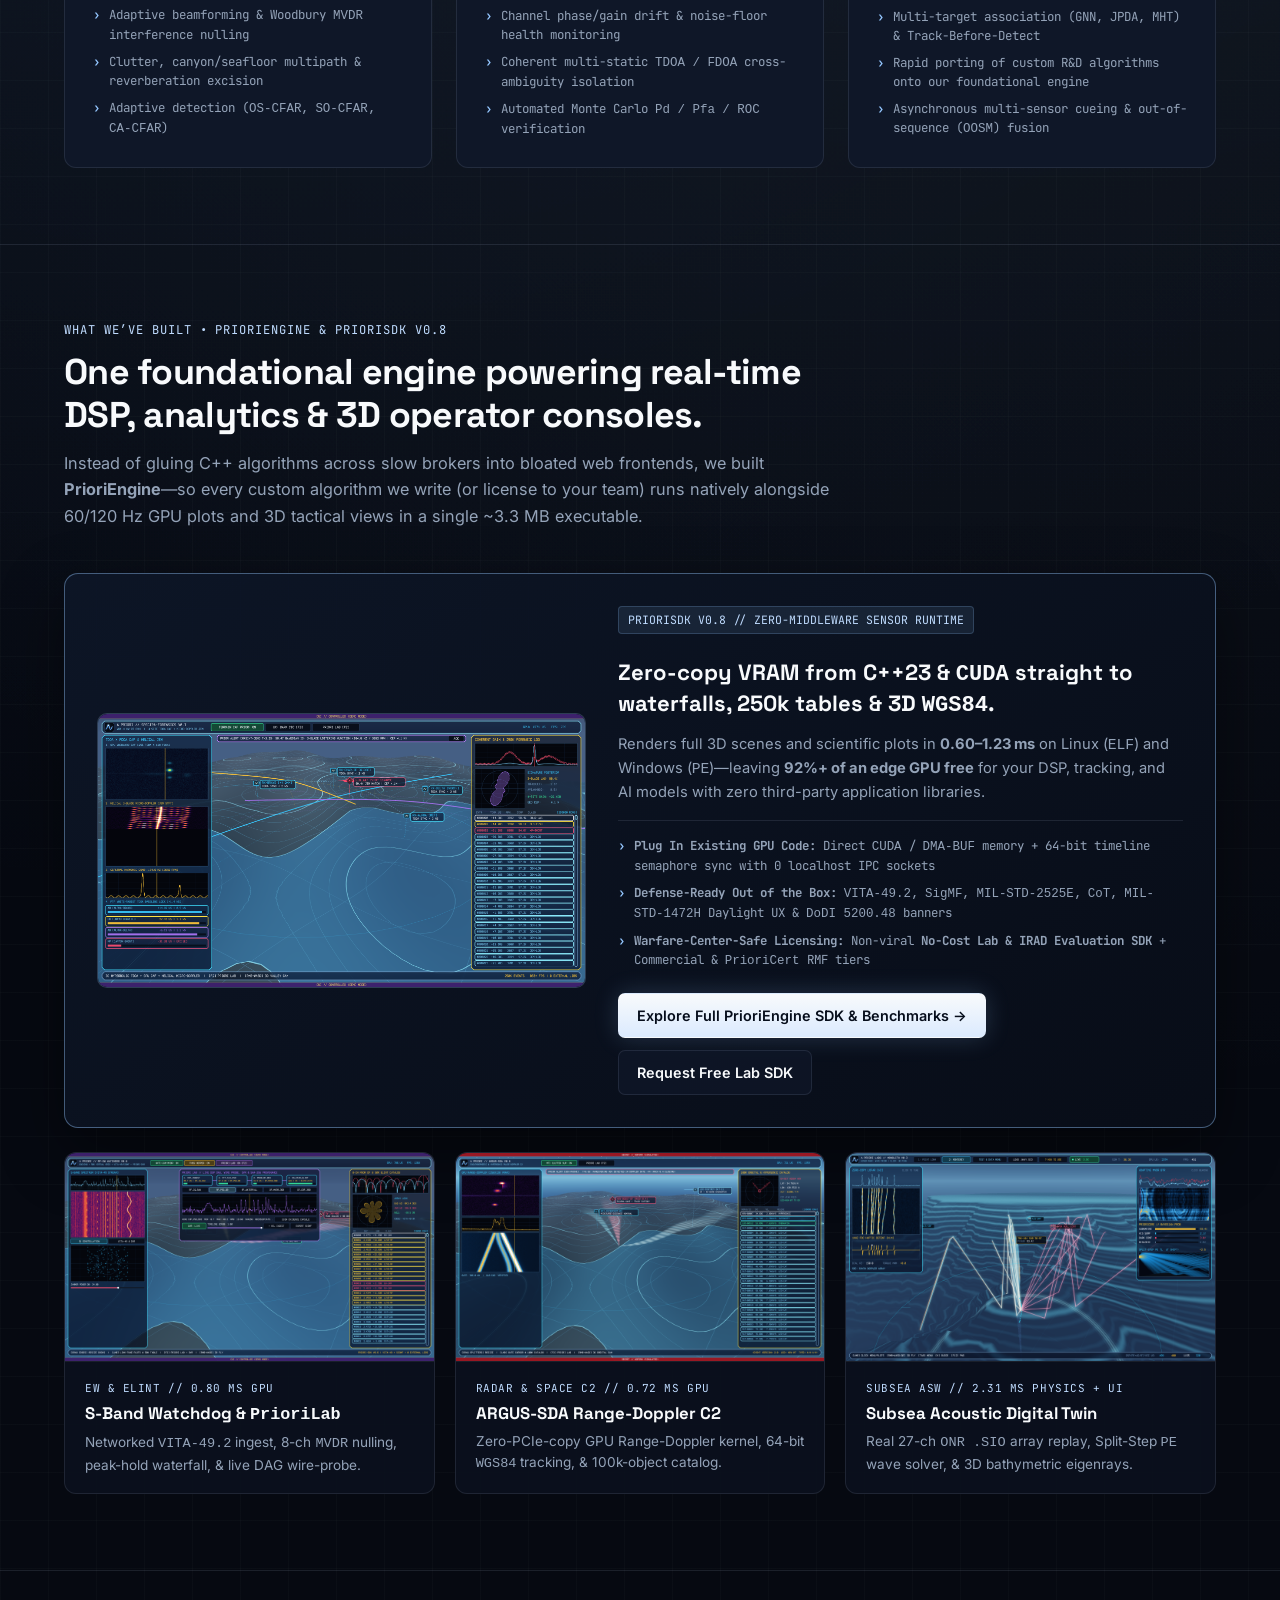
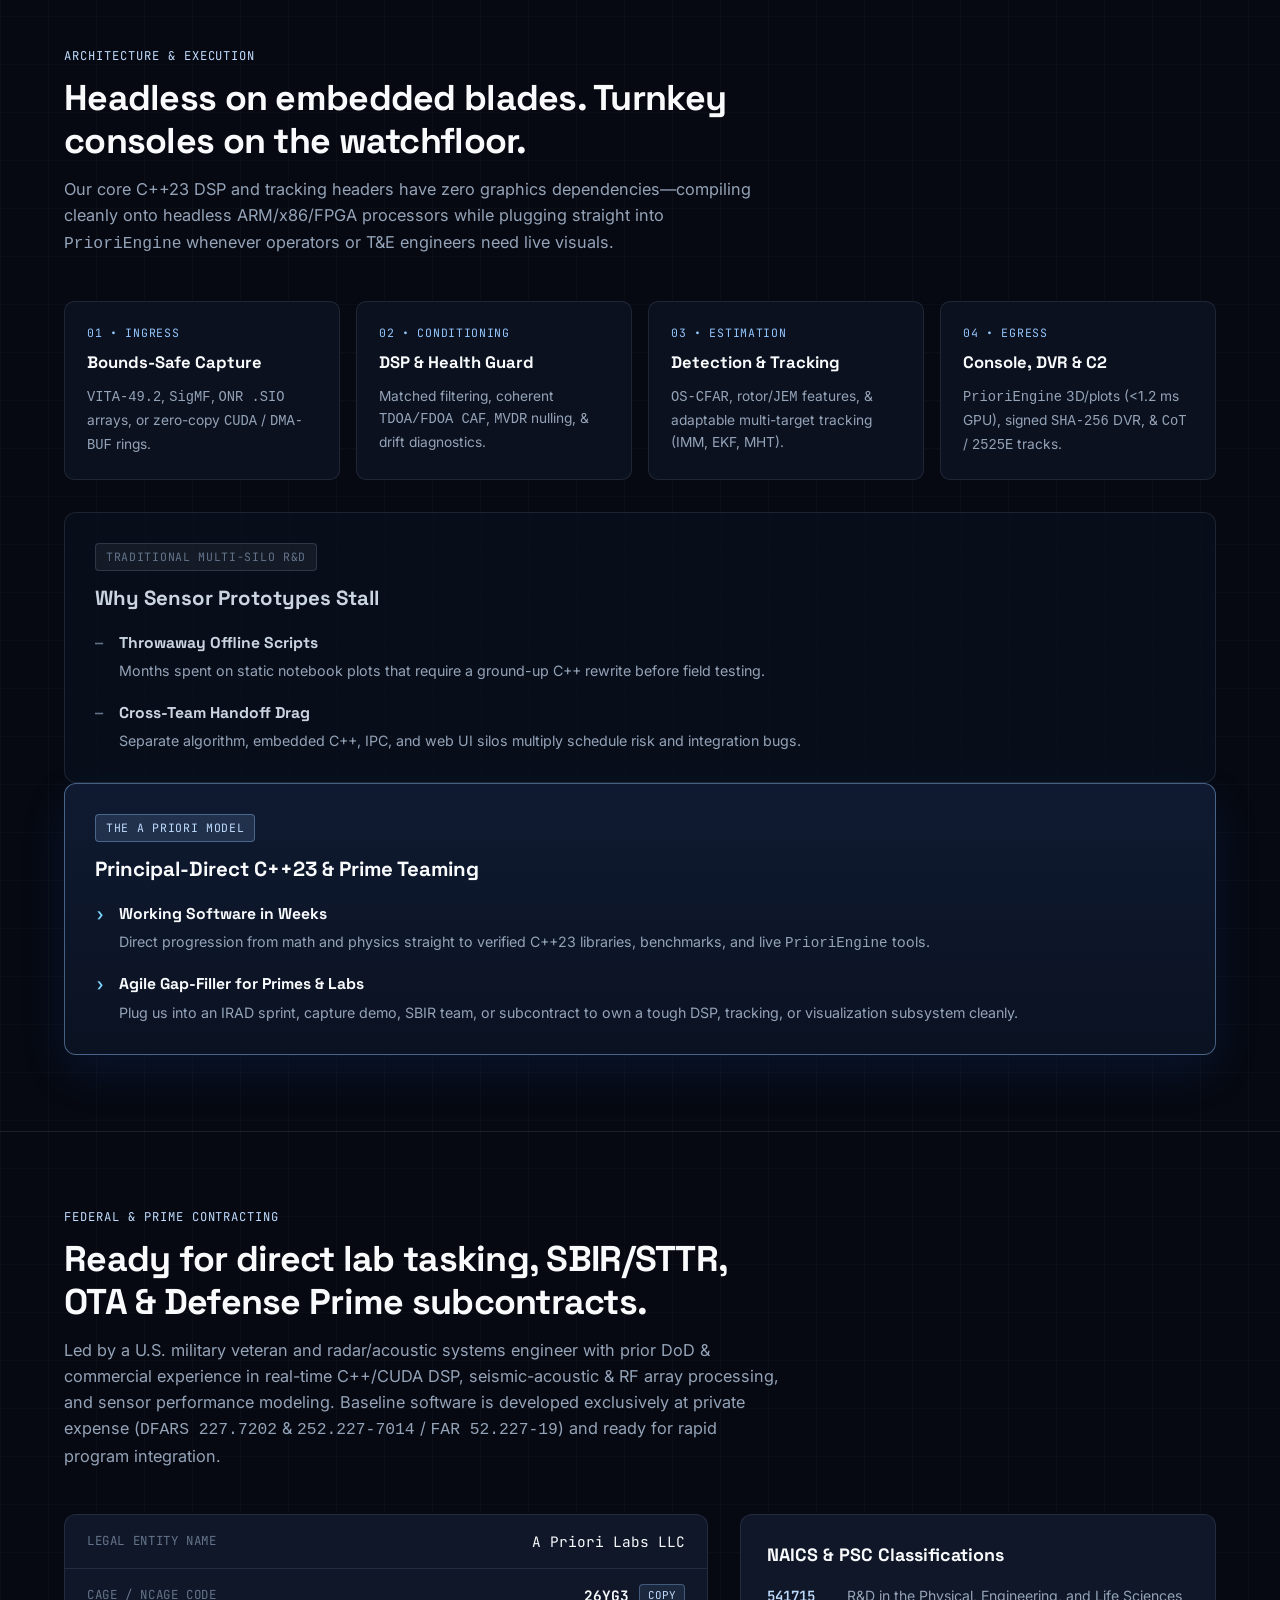
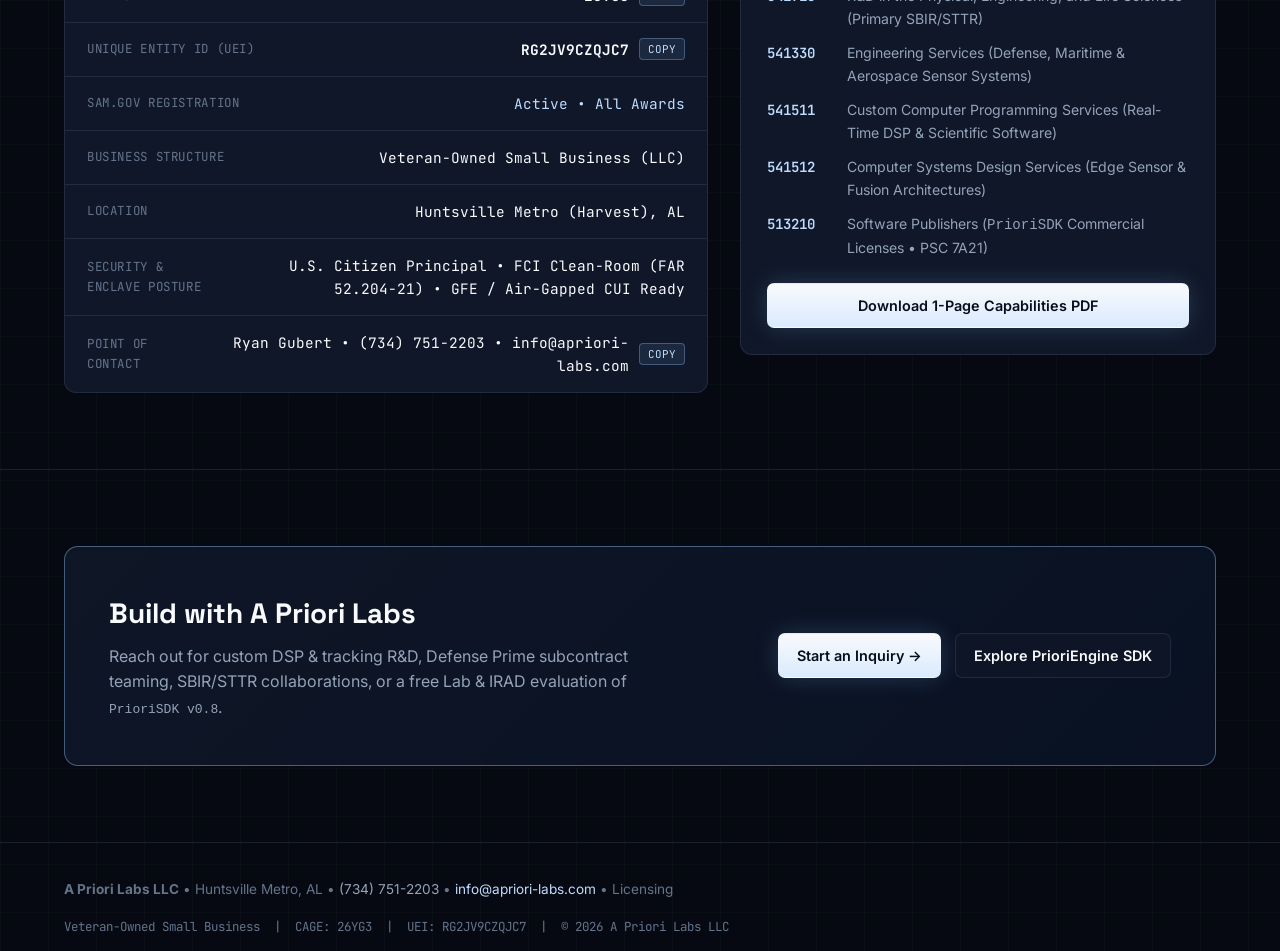
==== commit cd6f8596: "Remove Why A Priori callout band for cleaner Hero-to-Capabilities flow" ====
--- a/index.html
+++ b/index.html
@@ -170,16 +170,6 @@
     <!-- Core Capabilities (Concise, Clear & Broadened Beyond Narrow Filter Labels) -->
     <section id="capabilities">
       <div class="container">
-        <div class="thesis-band">
-          <div>
-            <div class="thesis-term">Why &ldquo;A Priori&rdquo;?</div>
-            <div class="thesis-phonetic">/ˌeɪ praɪˈɔːraɪ/ &bull; Physics + Software</div>
-          </div>
-          <div class="thesis-desc">
-            Black-box models break when noise spikes, targets maneuver, or adversaries jam the spectrum. Pairing <strong>physical wave models with fast, deterministic C++23 software</strong> keeps detection and tracking reliable under real-world edge constraints.
-          </div>
-        </div>
-
         <div class="section-header">
           <span class="section-tag">What We Provide</span>
           <h2>End-to-end sensing algorithms—engineered to adapt to your sensor and mission.</h2>
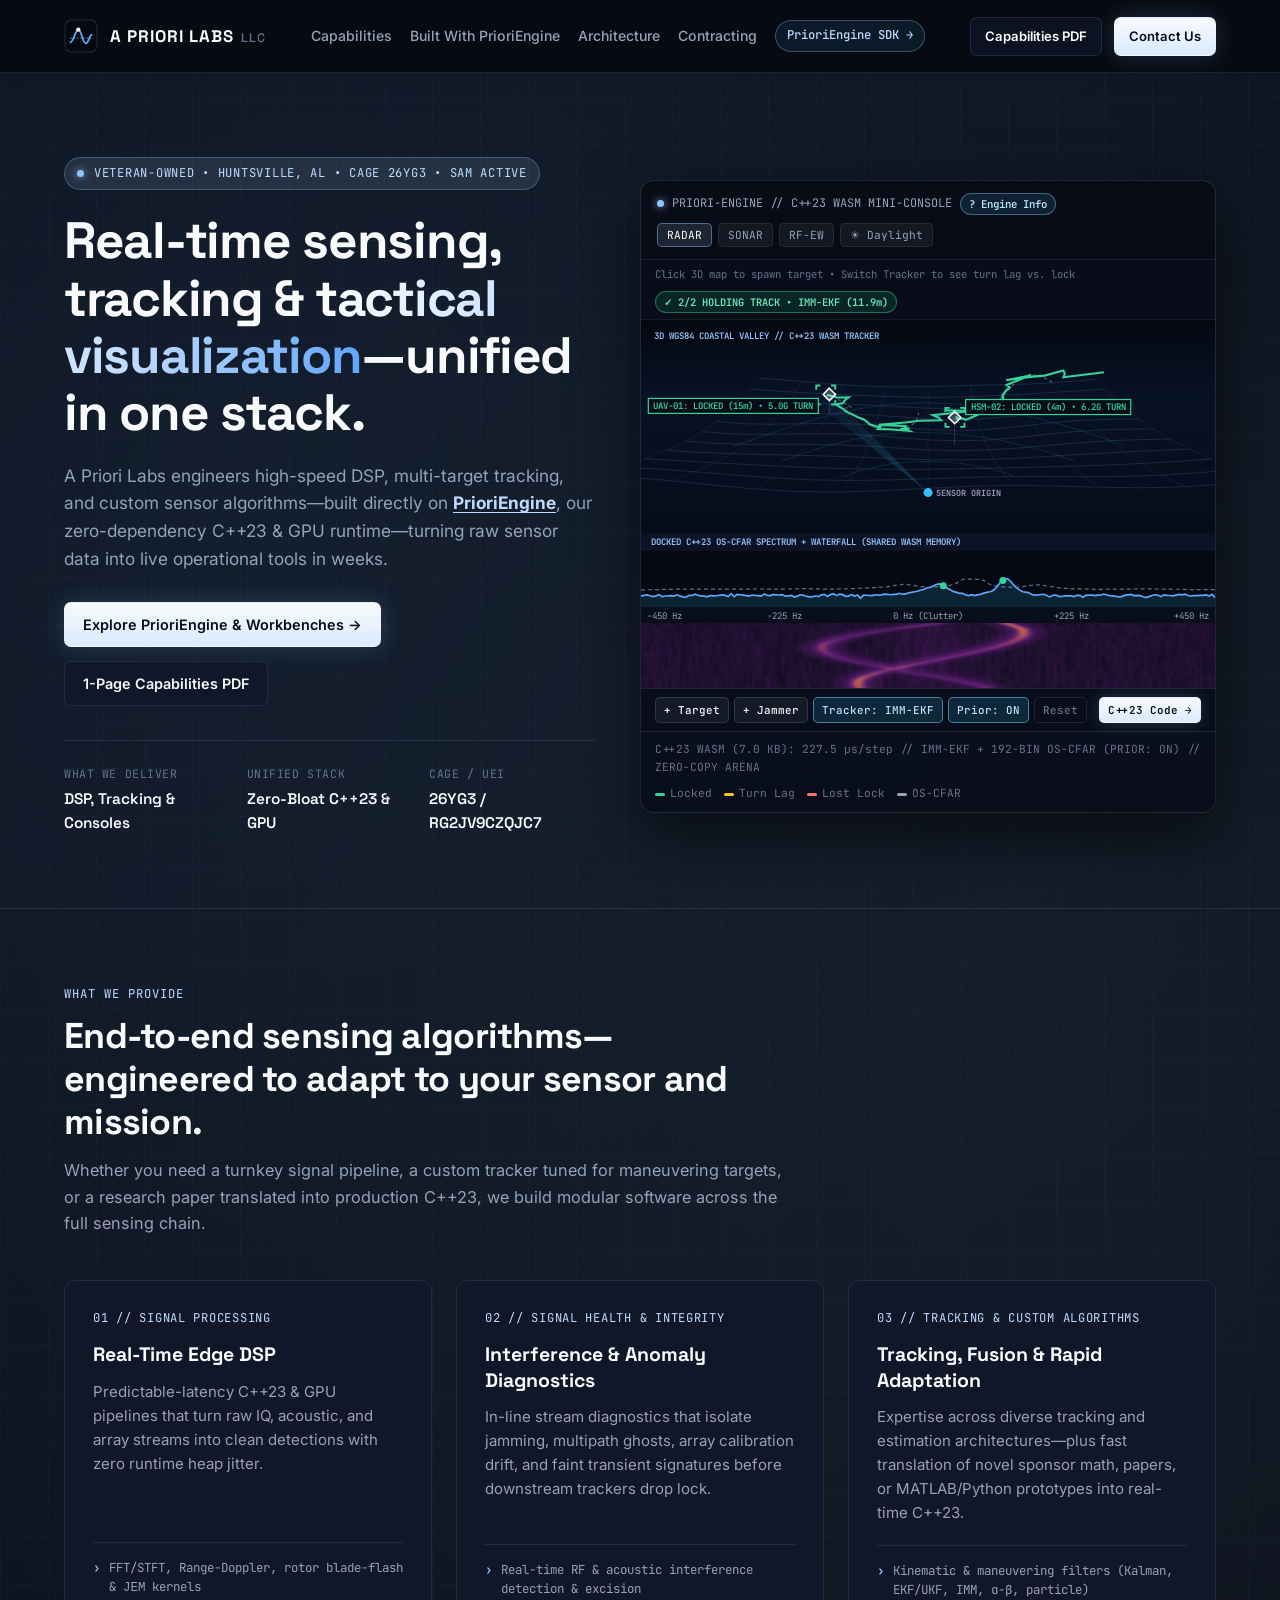
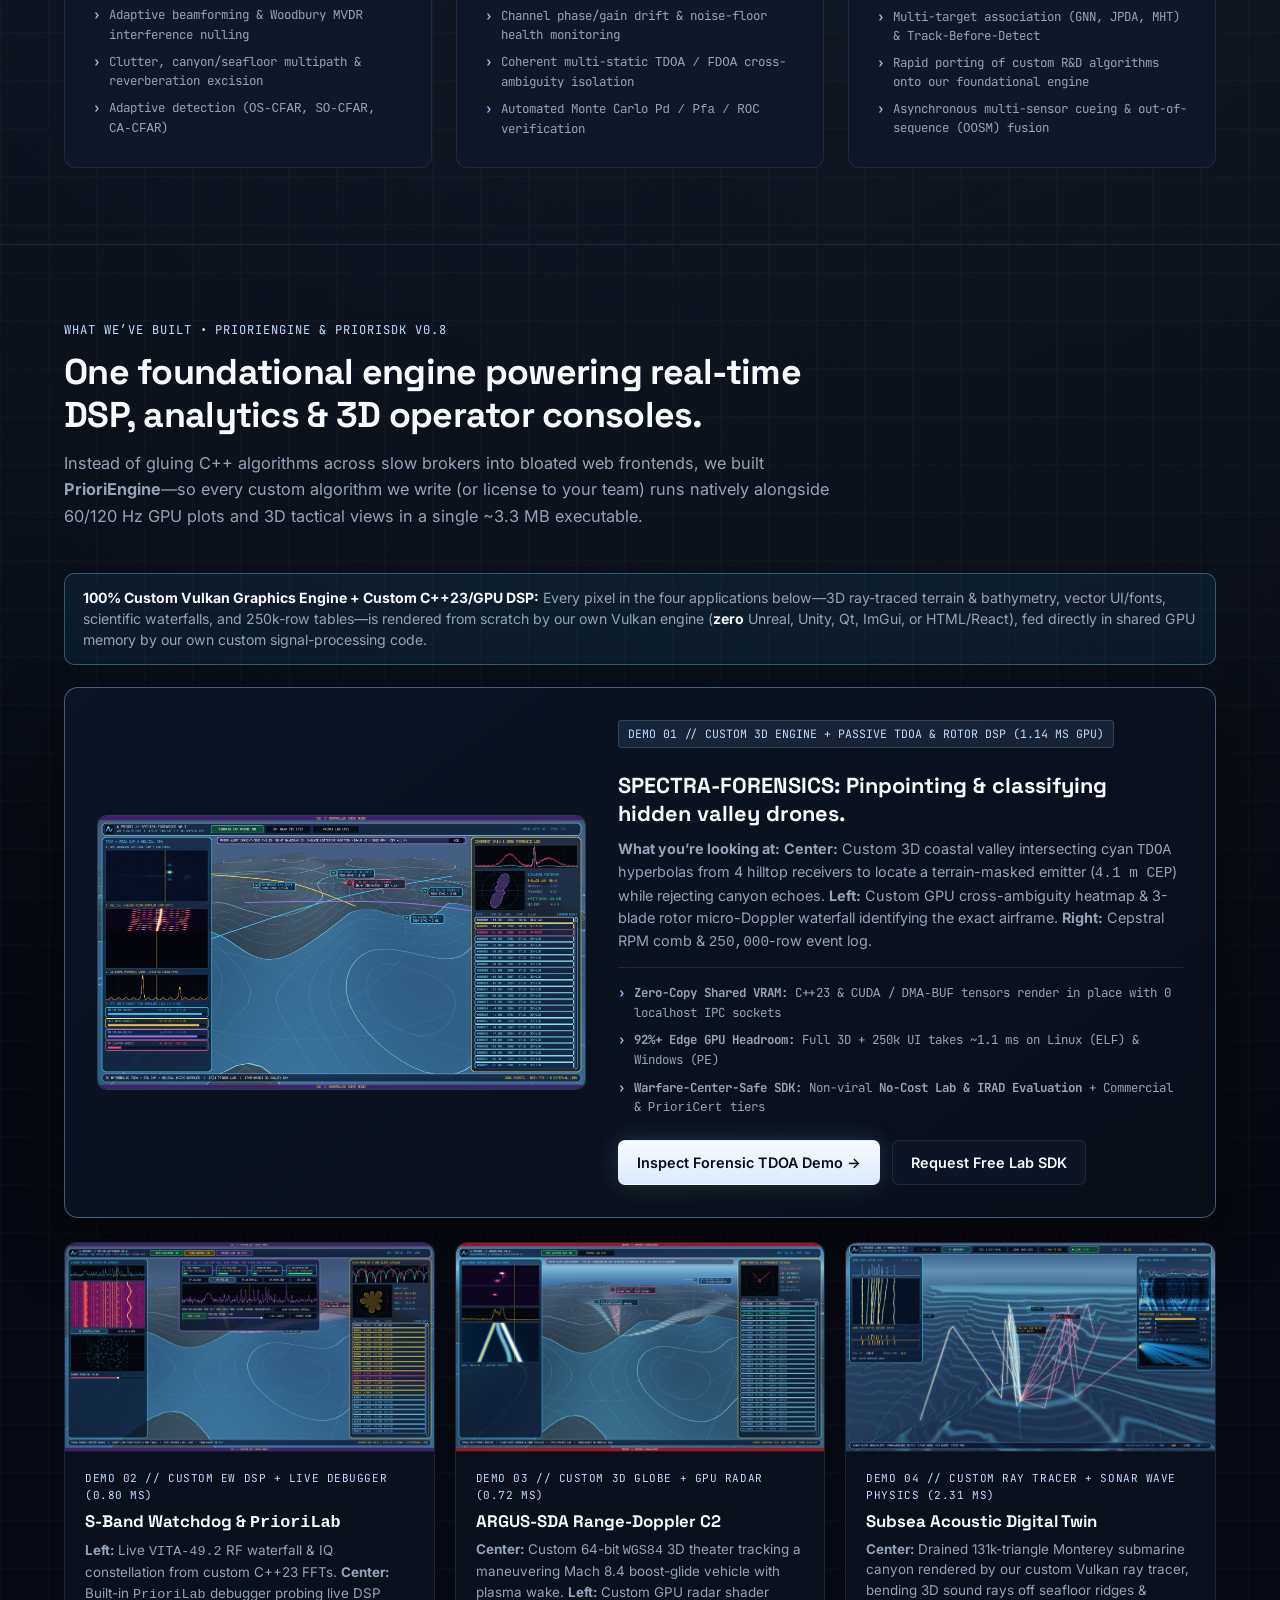
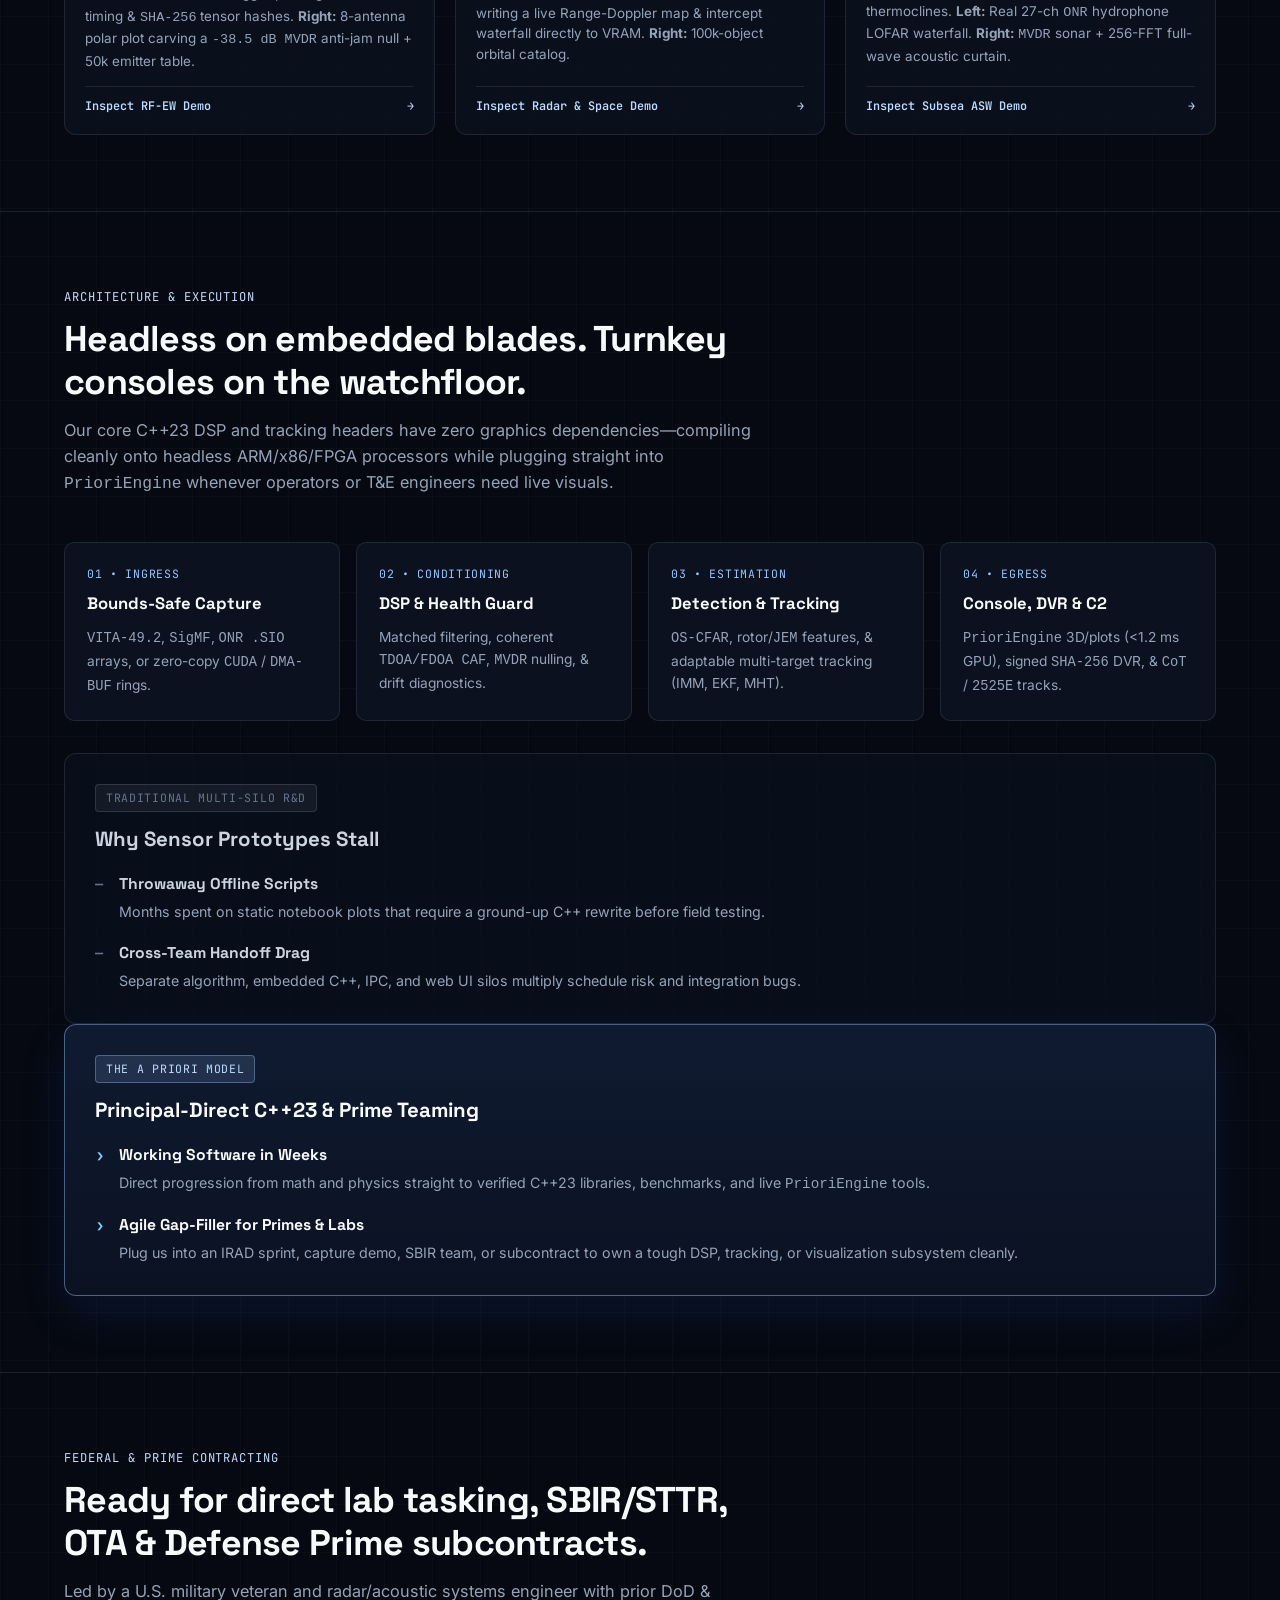
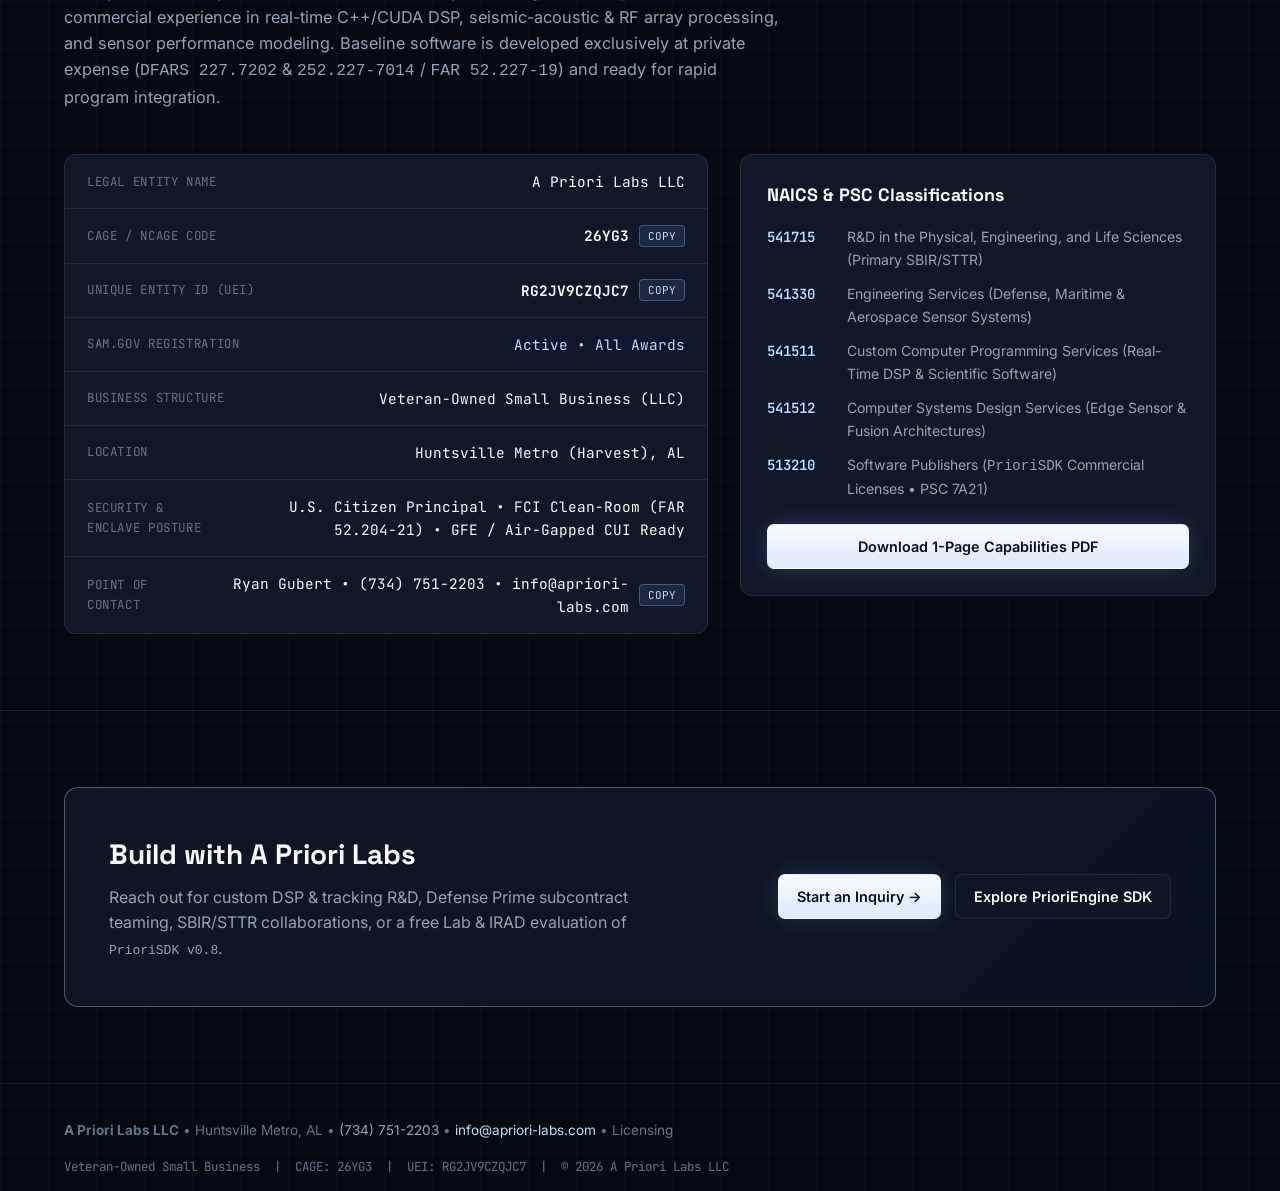
==== commit 5cc210f2: "Deep-link each showcase card to its specific engine.html?tab= demo and add Left/Center/Right visual " ====
--- a/index.html
+++ b/index.html
@@ -42,7 +42,7 @@
   <link rel="preconnect" href="https://fonts.googleapis.com" />
   <link rel="preconnect" href="https://fonts.gstatic.com" crossorigin />
   <link href="https://fonts.googleapis.com/css2?family=Inter:wght@400;500;600;700&family=JetBrains+Mono:wght@400;500;600&family=Space+Grotesk:wght@600;700&display=swap" rel="stylesheet" />
-  <link rel="stylesheet" href="styles.css?v=18" />
+  <link rel="stylesheet" href="styles.css?v=21" />
 </head>
 <body>
   <header class="site-header">
@@ -235,29 +235,33 @@
           </p>
         </div>
 
+        <div class="custom-stack-banner">
+          <strong>100% Custom Vulkan Graphics Engine + Custom C++23/GPU DSP:</strong> Every pixel in the four applications below—3D ray-traced terrain &amp; bathymetry, vector UI/fonts, scientific waterfalls, and 250k-row tables—is rendered from scratch by our own Vulkan engine (<strong>zero</strong> Unreal, Unity, Qt, ImGui, or HTML/React), fed directly in shared GPU memory by our own custom signal-processing code.
+        </div>
+
         <div class="engine-bridge-card">
           <div class="engine-bridge-media">
-            <a href="engine.html#showcase" title="Explore all 5 verified PrioriEngine 1920x1080 reference workbenches">
+            <a href="engine.html?tab=forensics#showcase" title="Inspect Tab 01: SPECTRA-FORENSICS TDOA &amp; Rotor Blade-Flash Workbench">
               <img src="assets/showcase_spectra_forensics.png" alt="SPECTRA-FORENSICS built on PrioriSDK v0.8 showing 3D hyperbolic TDOA geolocation, GPU Cross-Ambiguity heatmap, helical rotor blade-flash waterfall, MIL-STD-1472H ACK alarm banner, and 250,000-row forensic log" loading="lazy" />
             </a>
           </div>
 
           <div>
-            <span class="domain-badge">PRIORISDK V0.8 // ZERO-MIDDLEWARE SENSOR RUNTIME</span>
-            <h3 style="font-family: var(--font-display); font-size: 1.38rem; margin: 10px 0 12px; line-height: 1.28;">
-              Zero-copy VRAM from C++23 &amp; <code>CUDA</code> straight to waterfalls, 250k tables &amp; 3D <code>WGS84</code>.
+            <span class="domain-badge">DEMO 01 // CUSTOM 3D ENGINE + PASSIVE TDOA &amp; ROTOR DSP (1.14 MS GPU)</span>
+            <h3 style="font-family: var(--font-display); font-size: 1.36rem; margin: 10px 0 10px; line-height: 1.28;">
+              SPECTRA-FORENSICS: Pinpointing &amp; classifying hidden valley drones.
             </h3>
-            <p style="color: var(--text-secondary); font-size: 0.92rem; line-height: 1.58; margin-bottom: 16px;">
-              Renders full 3D scenes and scientific plots in <strong>0.60&ndash;1.23 ms</strong> on Linux (<code>ELF</code>) and Windows (<code>PE</code>)—leaving <strong>92%+ of an edge GPU free</strong> for your DSP, tracking, and AI models with zero third-party application libraries.
+            <p style="color: var(--text-secondary); font-size: 0.9rem; line-height: 1.56; margin-bottom: 14px;">
+              <strong>What you&rsquo;re looking at:</strong> <strong>Center:</strong> Custom 3D coastal valley intersecting cyan <code>TDOA</code> hyperbolas from 4 hilltop receivers to locate a terrain-masked emitter (<code>4.1 m CEP</code>) while rejecting canyon echoes. <strong>Left:</strong> Custom GPU cross-ambiguity heatmap &amp; 3-blade rotor micro-Doppler waterfall identifying the exact airframe. <strong>Right:</strong> Cepstral RPM comb &amp; <code>250,000</code>-row event log.
             </p>
             <ul class="tech-list">
-              <li><strong>Plug In Existing GPU Code:</strong> Direct <code>CUDA</code> / <code>DMA-BUF</code> memory + 64-bit timeline semaphore sync with 0 localhost IPC sockets</li>
-              <li><strong>Defense-Ready Out of the Box:</strong> <code>VITA-49.2</code>, <code>SigMF</code>, <code>MIL-STD-2525E</code>, <code>CoT</code>, <code>MIL-STD-1472H</code> Daylight UX &amp; <code>DoDI 5200.48</code> banners</li>
-              <li><strong>Warfare-Center-Safe Licensing:</strong> Non-viral <strong>No-Cost Lab &amp; IRAD Evaluation SDK</strong> + Commercial &amp; <code>PrioriCert</code> RMF tiers</li>
+              <li><strong>Zero-Copy Shared VRAM:</strong> C++23 &amp; <code>CUDA</code> / <code>DMA-BUF</code> tensors render in place with 0 localhost IPC sockets</li>
+              <li><strong>92%+ Edge GPU Headroom:</strong> Full 3D + 250k UI takes ~1.1 ms on Linux (<code>ELF</code>) &amp; Windows (<code>PE</code>)</li>
+              <li><strong>Warfare-Center-Safe SDK:</strong> Non-viral <strong>No-Cost Lab &amp; IRAD Evaluation</strong> + Commercial &amp; <code>PrioriCert</code> tiers</li>
             </ul>
             <div class="engine-bridge-actions">
-              <a href="engine.html" class="btn btn-primary">
-                Explore Full PrioriEngine SDK &amp; Benchmarks &rarr;
+              <a href="engine.html?tab=forensics#showcase" class="btn btn-primary">
+                Inspect Forensic TDOA Demo &rarr;
               </a>
               <a href="mailto:info@apriori-labs.com?subject=PrioriSDK%20v0.8%20Lab%20%26%20IRAD%20Evaluation%20Request" class="btn btn-outline" data-inquiry="eval">
                 Request Free Lab SDK
@@ -266,38 +270,47 @@
           </div>
         </div>
 
-        <!-- Visual Showcase Trio of Built Workbenches -->
+        <!-- Visual Showcase Trio of Built Workbenches (Each Deep-Links to Its Specific Demo Tab!) -->
         <div class="showcase-trio" aria-label="Examples Built on PrioriEngine">
-          <a href="engine.html#showcase" class="trio-card" style="text-decoration: none;">
+          <a href="engine.html?tab=rf#showcase" class="trio-card" style="text-decoration: none;">
             <span class="trio-thumb">
               <img src="assets/showcase_rf_ew.png" alt="RF-EW Spectrum Watchdog and PrioriLab Wire-Probe" loading="lazy" />
             </span>
             <div class="trio-body">
-              <span class="trio-tag">EW &amp; ELINT // 0.80 MS GPU</span>
+              <span class="trio-tag">DEMO 02 // CUSTOM EW DSP + LIVE DEBUGGER (0.80 MS)</span>
               <h4>S-Band Watchdog &amp; <code>PrioriLab</code></h4>
-              <p>Networked <code>VITA-49.2</code> ingest, 8-ch <code>MVDR</code> nulling, peak-hold waterfall, &amp; live DAG wire-probe.</p>
+              <p>
+                <strong>Left:</strong> Live <code>VITA-49.2</code> RF waterfall &amp; IQ constellation from custom C++23 FFTs. <strong>Center:</strong> Built-in <code>PrioriLab</code> debugger probing live DSP timing &amp; <code>SHA-256</code> tensor hashes. <strong>Right:</strong> 8-antenna polar plot carving a <code>-38.5 dB MVDR</code> anti-jam null + 50k emitter table.
+              </p>
+              <span class="trio-cta"><span>Inspect RF-EW Demo</span><span>&rarr;</span></span>
             </div>
           </a>
 
-          <a href="engine.html#showcase" class="trio-card" style="text-decoration: none;">
+          <a href="engine.html?tab=sda#showcase" class="trio-card" style="text-decoration: none;">
             <span class="trio-thumb">
               <img src="assets/showcase_sda_hypersonic.png" alt="ARGUS-SDA Orbital and Hypersonic Range-Doppler C2" loading="lazy" />
             </span>
             <div class="trio-body">
-              <span class="trio-tag">RADAR &amp; SPACE C2 // 0.72 MS GPU</span>
+              <span class="trio-tag">DEMO 03 // CUSTOM 3D GLOBE + GPU RADAR (0.72 MS)</span>
               <h4>ARGUS-SDA Range-Doppler C2</h4>
-              <p>Zero-PCIe-copy GPU Range-Doppler kernel, 64-bit <code>WGS84</code> tracking, &amp; 100k-object catalog.</p>
+              <p>
+                <strong>Center:</strong> Custom 64-bit <code>WGS84</code> 3D theater tracking a maneuvering Mach 8.4 boost-glide vehicle with plasma wake. <strong>Left:</strong> Custom GPU radar shader writing a live Range-Doppler map &amp; intercept waterfall directly to VRAM. <strong>Right:</strong> 100k-object orbital catalog.
+              </p>
+              <span class="trio-cta"><span>Inspect Radar &amp; Space Demo</span><span>&rarr;</span></span>
             </div>
           </a>
 
-          <a href="engine.html#showcase" class="trio-card" style="text-decoration: none;">
+          <a href="engine.html?tab=asw#showcase" class="trio-card" style="text-decoration: none;">
             <span class="trio-thumb">
               <img src="assets/showcase_monterey_canyon.png" alt="Subsea ASW Acoustic Digital Twin over Monterey Canyon" loading="lazy" />
             </span>
             <div class="trio-body">
-              <span class="trio-tag">SUBSEA ASW // 2.31 MS PHYSICS + UI</span>
+              <span class="trio-tag">DEMO 04 // CUSTOM RAY TRACER + SONAR WAVE PHYSICS (2.31 MS)</span>
               <h4>Subsea Acoustic Digital Twin</h4>
-              <p>Real 27-ch <code>ONR .SIO</code> array replay, Split-Step <code>PE</code> wave solver, &amp; 3D bathymetric eigenrays.</p>
+              <p>
+                <strong>Center:</strong> Drained 131k-triangle Monterey submarine canyon rendered by our custom Vulkan ray tracer, bending 3D sound rays off seafloor ridges &amp; thermoclines. <strong>Left:</strong> Real 27-ch <code>ONR</code> hydrophone LOFAR waterfall. <strong>Right:</strong> <code>MVDR</code> sonar + 256-FFT full-wave acoustic curtain.
+              </p>
+              <span class="trio-cta"><span>Inspect Subsea ASW Demo</span><span>&rarr;</span></span>
             </div>
           </a>
         </div>
@@ -568,6 +581,6 @@
     </div>
   </div>
 
-  <script src="app.js?v=19"></script>
+  <script src="app.js?v=21"></script>
 </body>
 </html>
--- a/styles.css
+++ b/styles.css
@@ -2052,9 +2052,70 @@
 }
 
 .trio-body p {
-  font-size: 0.85rem;
-  color: var(--text-secondary);
-  line-height: 1.5;
+  font-size: 0.84rem;
+  color: var(--text-secondary);
+  line-height: 1.54;
+  flex-grow: 1;
+}
+
+.trio-cta {
+  margin-top: 8px;
+  padding-top: 10px;
+  border-top: 1px solid var(--border-subtle);
+  font-family: var(--font-mono);
+  font-size: 0.74rem;
+  font-weight: 600;
+  color: var(--accent-ice);
+  display: flex;
+  justify-content: space-between;
+  align-items: center;
+}
+
+.trio-card:hover .trio-cta {
+  color: #ffffff;
+}
+
+.custom-stack-banner {
+  background: rgba(56, 189, 248, 0.08);
+  border: 1px solid rgba(125, 211, 252, 0.34);
+  border-radius: 10px;
+  padding: 13px 18px;
+  margin-bottom: 22px;
+  font-size: 0.88rem;
+  color: var(--text-secondary);
+  line-height: 1.52;
+}
+
+.custom-stack-banner strong {
+  color: var(--accent-white);
+}
+
+/* 3-Column Visual Screen Orientation Guide inside engine.html Demo Panes */
+.screen-guide-strip {
+  display: grid;
+  grid-template-columns: repeat(3, 1fr);
+  gap: 14px;
+  padding: 16px 28px;
+  background: rgba(6, 11, 22, 0.88);
+  border-top: 1px solid var(--border-subtle);
+  border-bottom: 1px solid var(--border-subtle);
+}
+
+.screen-guide-col {
+  font-size: 0.82rem;
+  color: var(--text-secondary);
+  line-height: 1.48;
+}
+
+.screen-guide-col span {
+  display: block;
+  font-family: var(--font-mono);
+  font-size: 0.69rem;
+  font-weight: 600;
+  letter-spacing: 0.05em;
+  text-transform: uppercase;
+  color: #7dd3fc;
+  margin-bottom: 3px;
 }
 
 /* License Page Document Box */
@@ -2171,7 +2232,8 @@
   .pillars-grid,
   .domains-grid,
   .principles-strip,
-  .showcase-trio {
+  .showcase-trio,
+  .screen-guide-strip {
     grid-template-columns: 1fr;
   }
 
